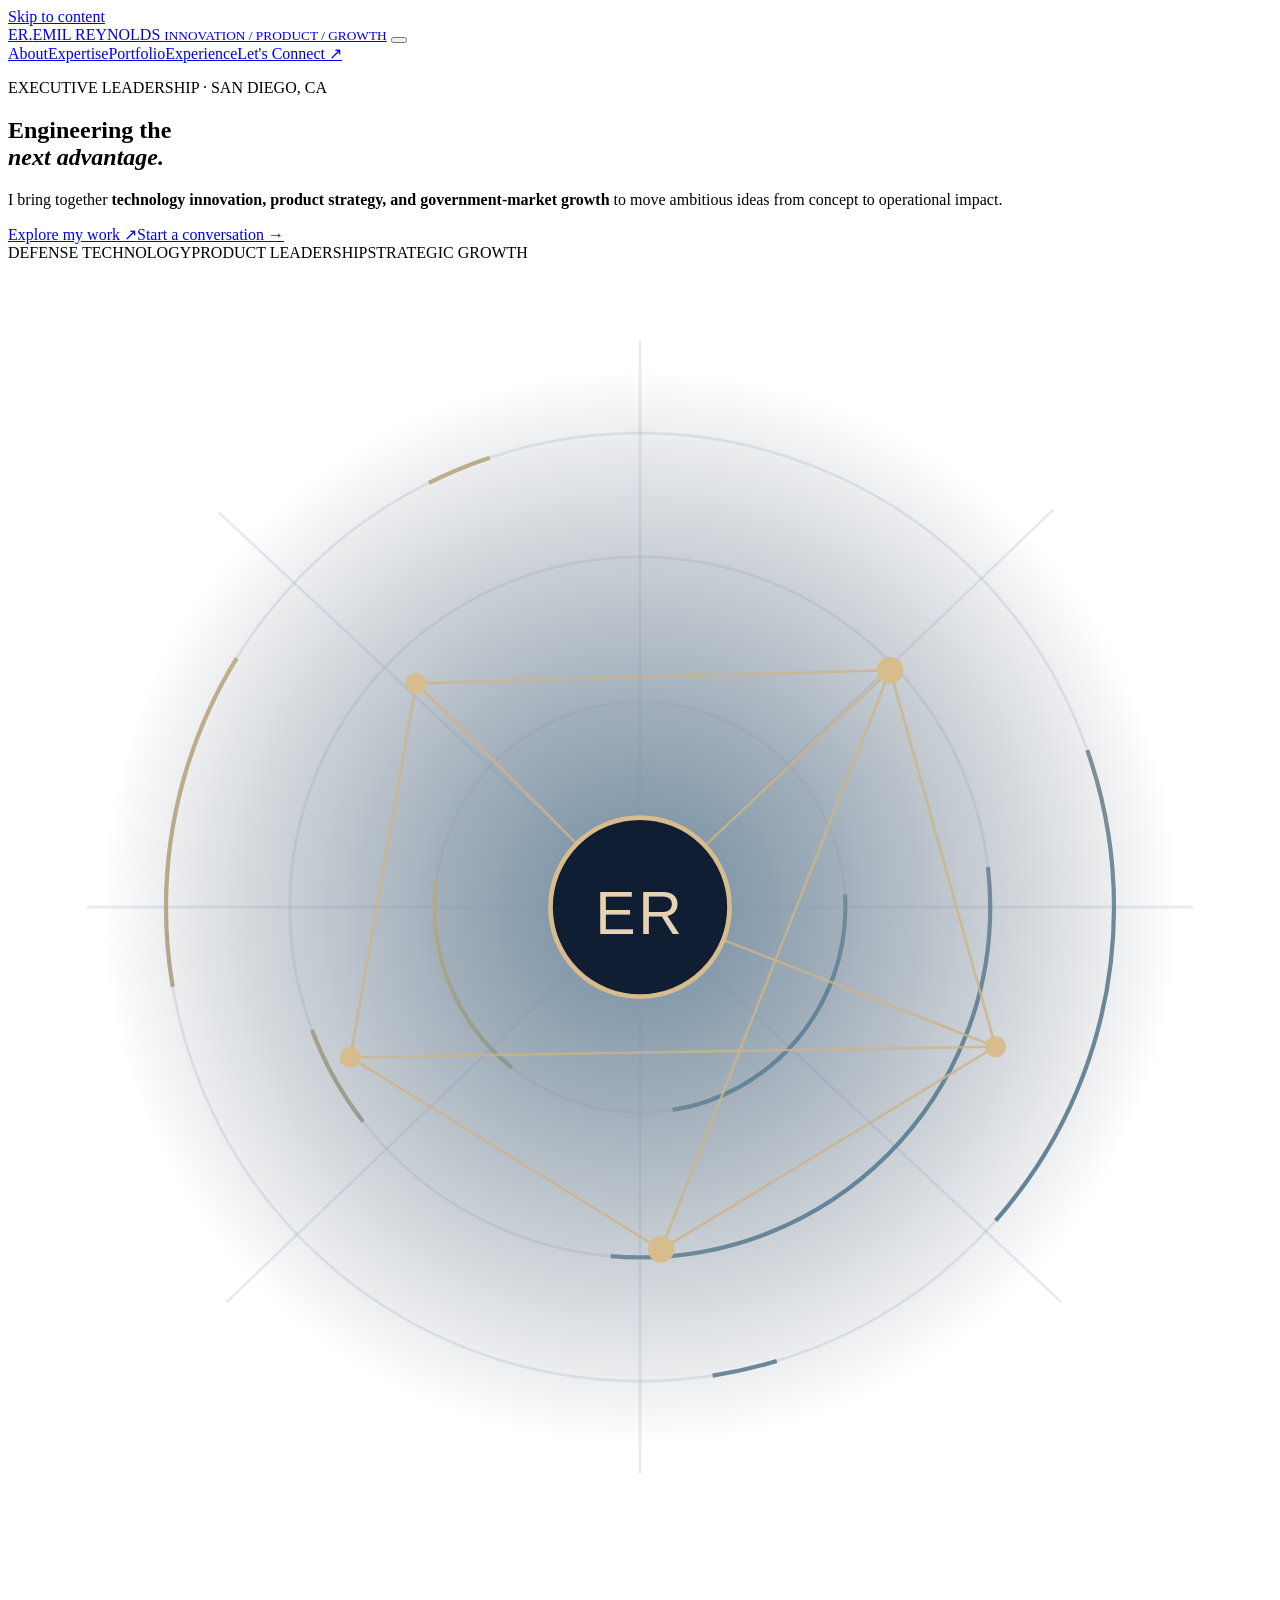
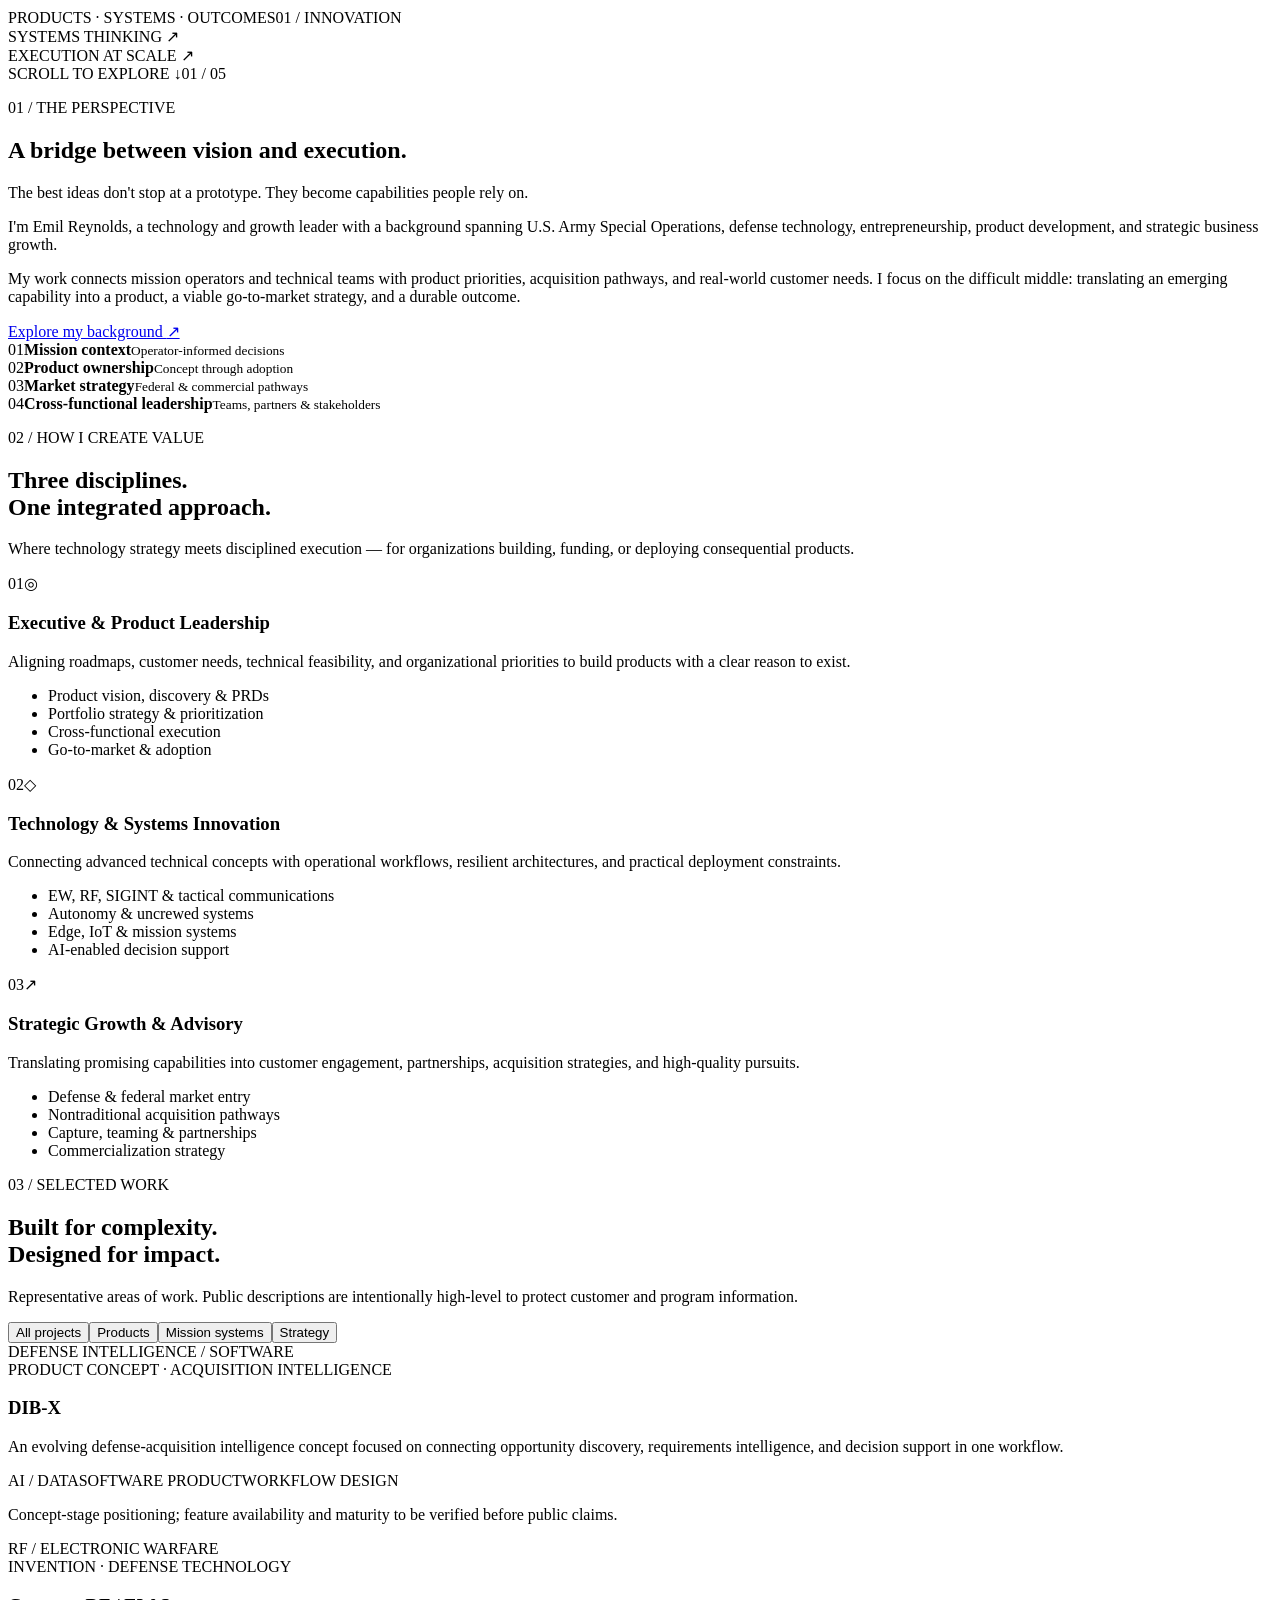
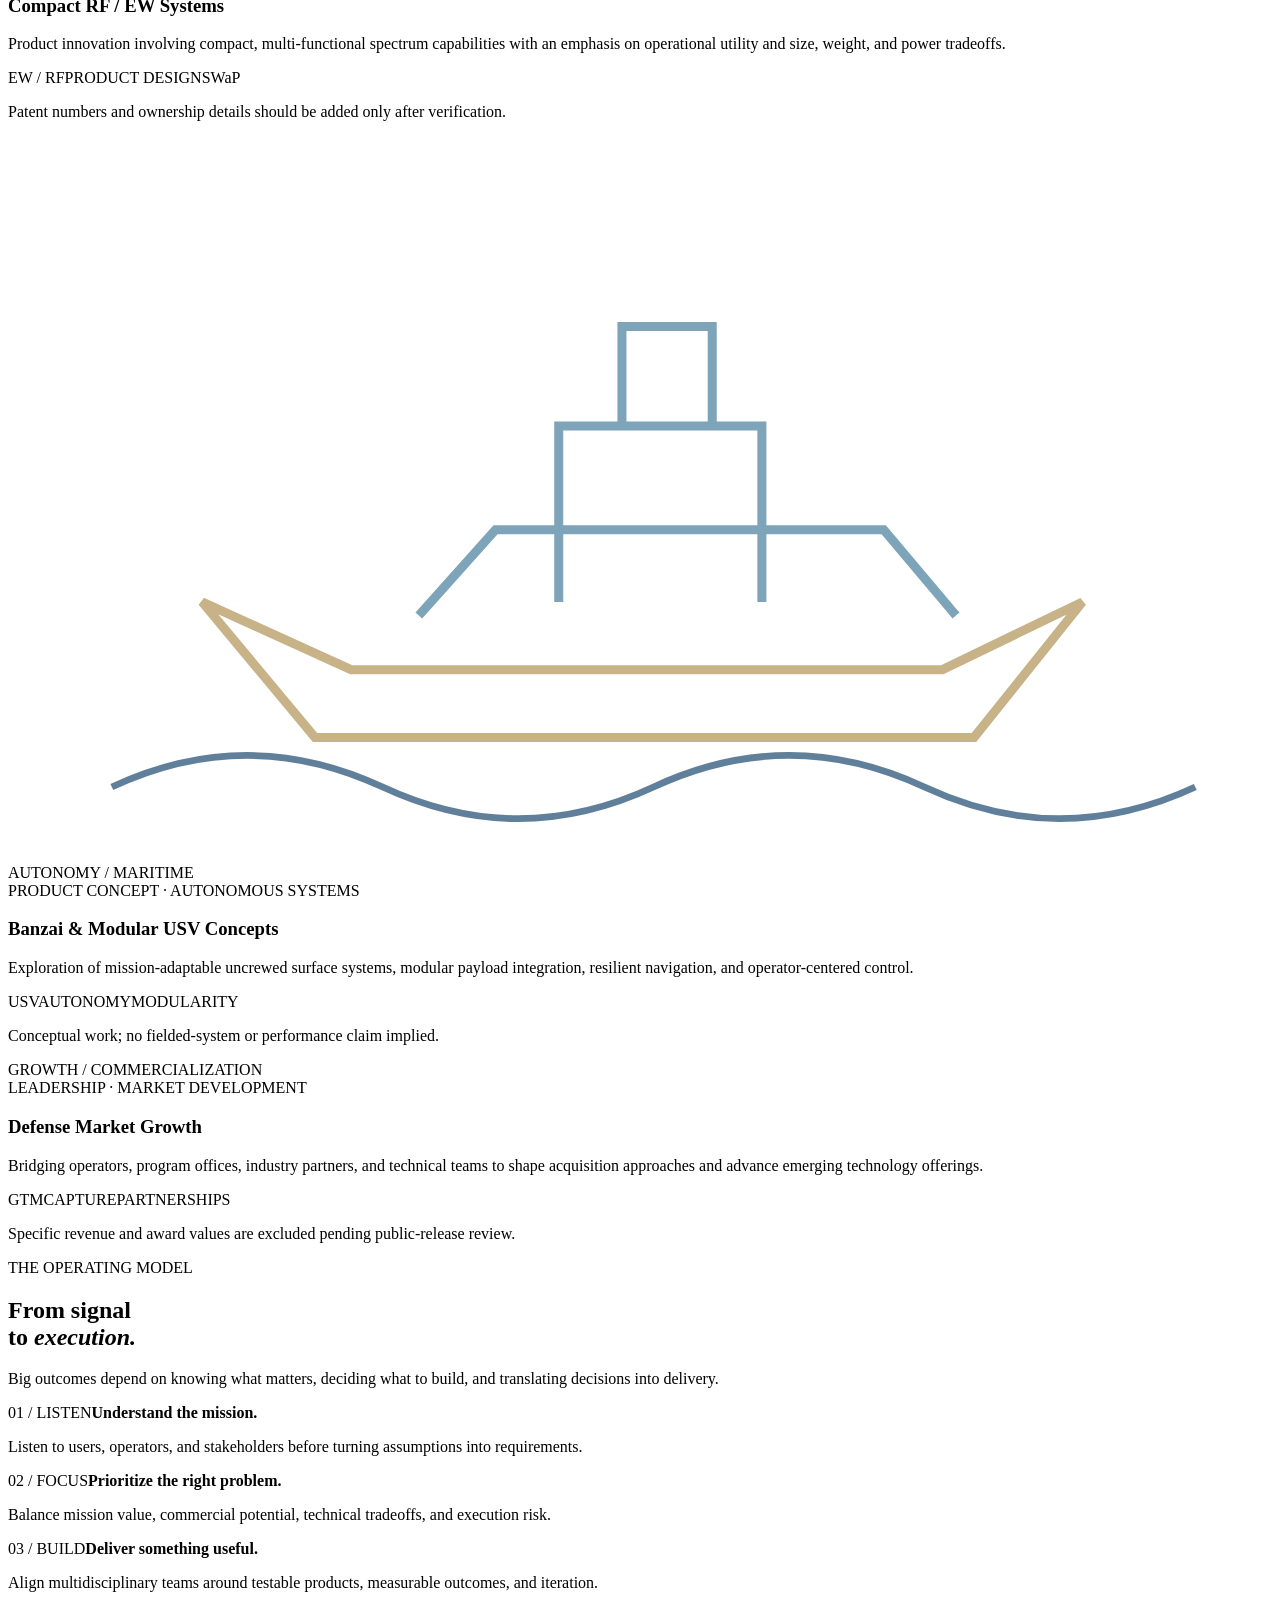
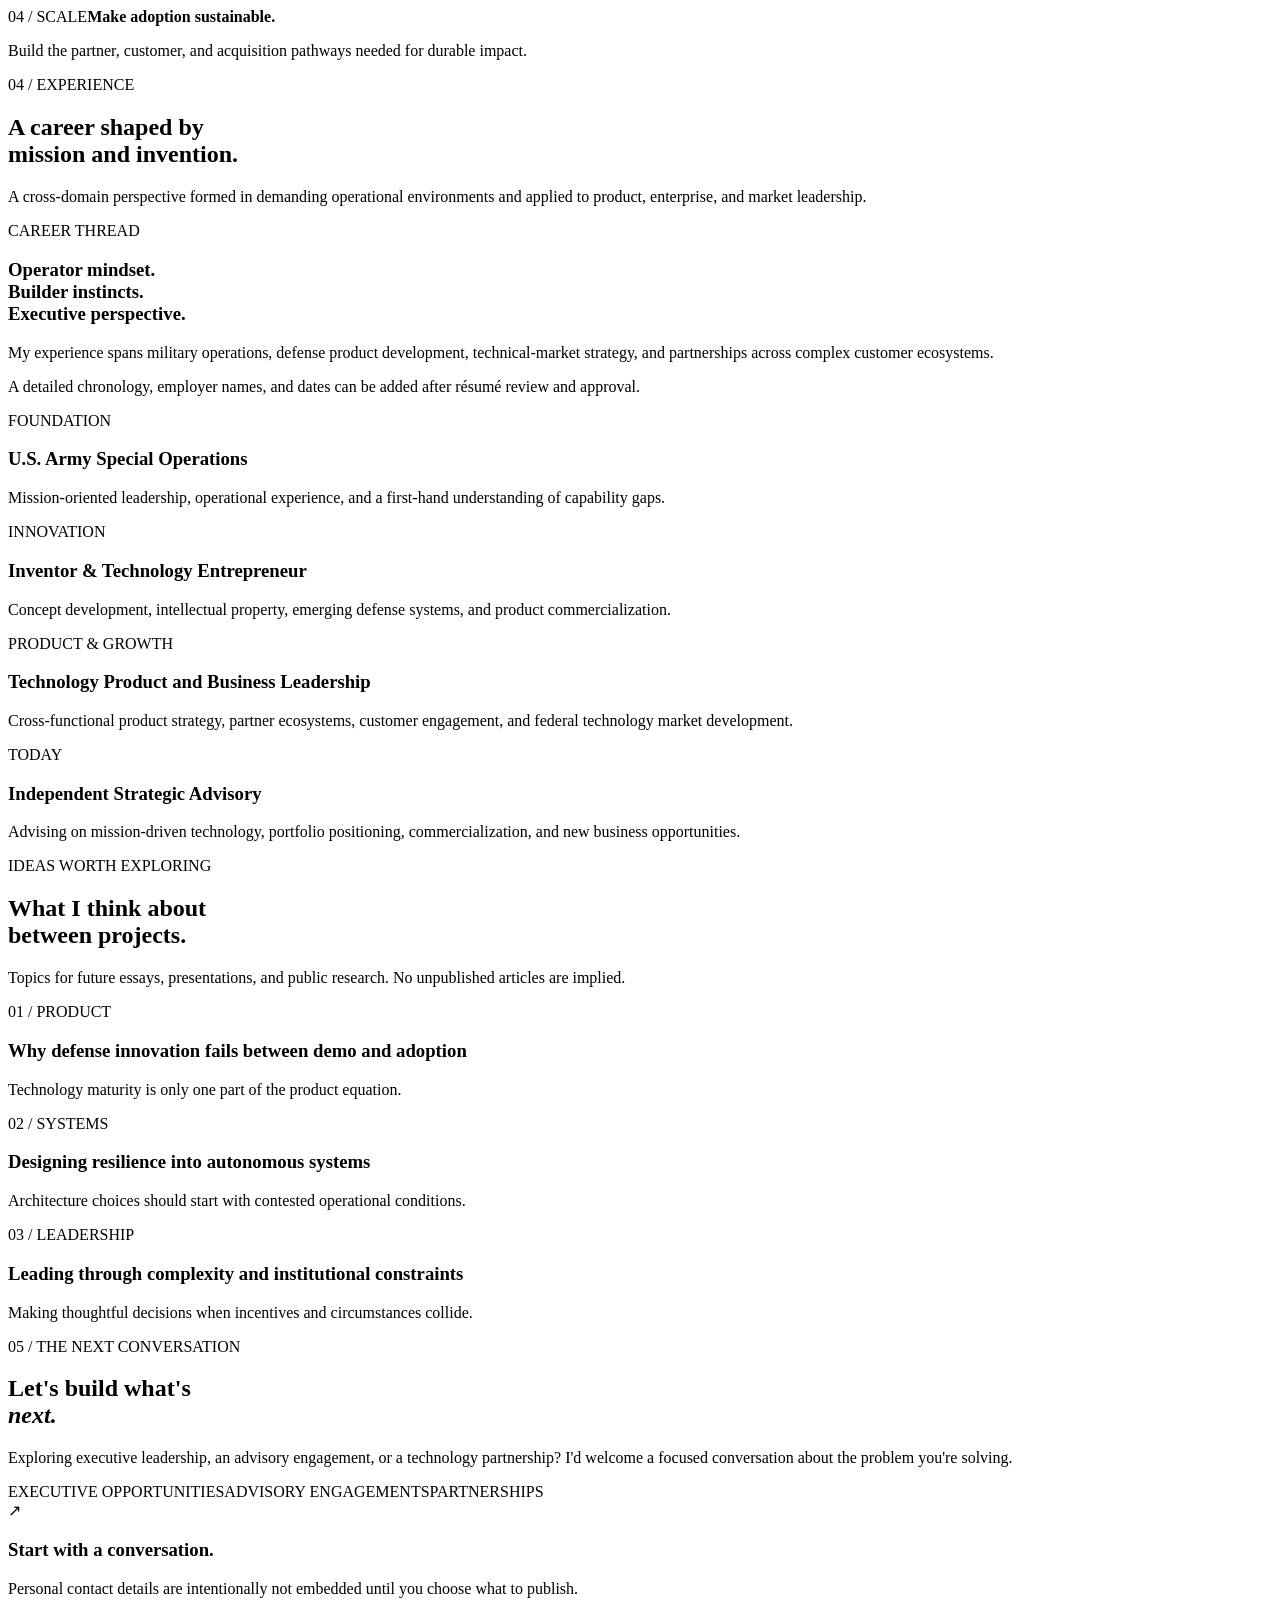
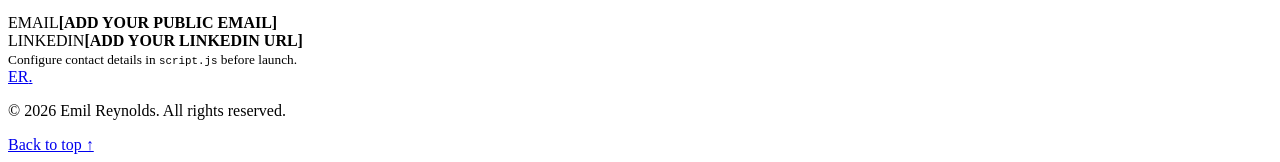
==== index.html @ 820b046d "Add executive portfolio website homepage" ====
<!doctype html>
<html lang="en">
<head>
  <meta charset="utf-8">
  <meta name="viewport" content="width=device-width, initial-scale=1">
  <meta name="theme-color" content="#0a1425">
  <meta name="description" content="Emil Reynolds — executive leadership in defense technology, product innovation, and strategic growth. Explore experience, advisory services, and selected product work.">
  <meta property="og:type" content="website">
  <meta property="og:title" content="Emil Reynolds | Innovation • Product • Growth">
  <meta property="og:description" content="Building mission-driven technology. Leading products. Turning complex challenges into growth.">
  <meta property="og:image" content="assets/social-preview.svg">
  <link rel="icon" href="assets/favicon.svg" type="image/svg+xml">
  <link rel="stylesheet" href="styles.css">
  <title>Emil Reynolds | Technology Executive & Product Innovator</title>
</head>
<body>
  <a class="skip-link" href="#main">Skip to content</a>
  <div class="ambient ambient-one" aria-hidden="true"></div><div class="ambient ambient-two" aria-hidden="true"></div>
  <header class="site-header" id="top">
    <div class="container nav-shell">
      <a class="brand" href="#top" aria-label="Emil Reynolds, home"><span class="brand-mark">ER<span class="brand-dot">.</span></span><span class="brand-name">EMIL REYNOLDS <small>INNOVATION / PRODUCT / GROWTH</small></span></a>
      <button class="menu-toggle" type="button" aria-expanded="false" aria-controls="main-navigation" aria-label="Open navigation"><span></span><span></span><span></span></button>
      <nav class="nav-links" id="main-navigation" aria-label="Main navigation">
        <a href="#about">About</a><a href="#expertise">Expertise</a><a href="#work">Portfolio</a><a href="#experience">Experience</a><a href="#contact" class="nav-cta">Let's Connect <span aria-hidden="true">↗</span></a>
      </nav>
    </div>
  </header>
  <main id="main">
    <section class="hero section" aria-labelledby="hero-title">
      <div class="container hero-layout">
        <div class="hero-copy">
          <p class="eyebrow"><span class="pulse"></span> EXECUTIVE LEADERSHIP · SAN DIEGO, CA</p>
          <h1 id="hero-title">Engineering the<br><em>next advantage.</em></h1>
          <p class="hero-lead">I bring together <strong>technology innovation, product strategy, and government-market growth</strong> to move ambitious ideas from concept to operational impact.</p>
          <div class="hero-actions"><a href="#work" class="button button-primary">Explore my work <span aria-hidden="true">↗</span></a><a href="#contact" class="button button-outline">Start a conversation <span aria-hidden="true">→</span></a></div>
          <div class="hero-trust"><span>DEFENSE TECHNOLOGY</span><i></i><span>PRODUCT LEADERSHIP</span><i></i><span>STRATEGIC GROWTH</span></div>
        </div>
        <div class="hero-art" aria-label="Abstract illustration of connected technology systems">
          <div class="art-frame"><div class="art-inner"><svg viewBox="0 0 480 510" role="img" aria-label="Abstract connected technology network illustration"><defs><linearGradient id="ring" x1="0" y1="0" x2="1" y2="1"><stop stop-color="#d4b886"/><stop offset="1" stop-color="#507b9d"/></linearGradient><radialGradient id="glow"><stop stop-color="#204c6c" stop-opacity=".65"/><stop offset="1" stop-color="#112039" stop-opacity="0"/></radialGradient></defs><circle cx="240" cy="245" r="205" fill="url(#glow)"/><g fill="none" stroke="#7893aa" stroke-opacity=".18"><circle cx="240" cy="245" r="180"/><circle cx="240" cy="245" r="133"/><circle cx="240" cy="245" r="78"/><path d="M30 245H450M240 30V460M80 95L400 395M397 94L83 395"/></g><g fill="none" stroke="url(#ring)" stroke-width="1.6"><circle cx="240" cy="245" r="180" stroke-dasharray="130 100 25 280"/><circle cx="240" cy="245" r="133" stroke-dasharray="220 110 40 450"/><circle cx="240" cy="245" r="78" stroke-dasharray="110 65 80 230"/></g><g stroke="#cdb48a" stroke-opacity=".8" fill="none"><path d="M240 245L335 155L375 298L248 375L130 302L155 160Z"/><path d="M155 160L335 155L248 375M130 302L375 298L240 245"/></g><g fill="#d7bc8d"><circle cx="335" cy="155" r="5"/><circle cx="375" cy="298" r="4"/><circle cx="248" cy="375" r="5"/><circle cx="130" cy="302" r="4"/><circle cx="155" cy="160" r="4"/></g><circle cx="240" cy="245" r="34" fill="#101e33" stroke="#d7bc8d" stroke-width="1.8"/><text x="240" y="255" text-anchor="middle" font-family="Arial,sans-serif" font-size="23" fill="#e6d3b2" letter-spacing="1">ER</text></svg><div class="art-caption"><span>PRODUCTS · SYSTEMS · OUTCOMES</span><span>01 / INNOVATION</span></div></div></div>
          <div class="orbit-label orbit-label-one">SYSTEMS THINKING <span>↗</span></div><div class="orbit-label orbit-label-two">EXECUTION AT SCALE <span>↗</span></div>
        </div>
      </div>
      <div class="container hero-bottom"><span class="scroll-label">SCROLL TO EXPLORE <span aria-hidden="true">↓</span></span><span class="hero-index">01 / 05</span></div>
    </section>
    <section id="about" class="section about-section" aria-labelledby="about-title"><div class="container"><div class="section-head"><p class="eyebrow gold">01 / THE PERSPECTIVE</p><h2 id="about-title">A bridge between <span>vision and execution.</span></h2></div><div class="about-grid"><div><p class="statement">The best ideas don't stop at a prototype. They become capabilities people rely on.</p></div><div class="about-body"><p>I'm Emil Reynolds, a technology and growth leader with a background spanning U.S. Army Special Operations, defense technology, entrepreneurship, product development, and strategic business growth.</p><p>My work connects mission operators and technical teams with product priorities, acquisition pathways, and real-world customer needs. I focus on the difficult middle: translating an emerging capability into a product, a viable go-to-market strategy, and a durable outcome.</p><a class="text-link" href="#experience">Explore my background <span aria-hidden="true">↗</span></a></div></div><div class="capability-strip"><div><span>01</span><strong>Mission context</strong><small>Operator-informed decisions</small></div><div><span>02</span><strong>Product ownership</strong><small>Concept through adoption</small></div><div><span>03</span><strong>Market strategy</strong><small>Federal & commercial pathways</small></div><div><span>04</span><strong>Cross-functional leadership</strong><small>Teams, partners & stakeholders</small></div></div></div></section>
    <section id="expertise" class="section expertise-section" aria-labelledby="expertise-title"><div class="container"><div class="section-head split-head"><div><p class="eyebrow gold">02 / HOW I CREATE VALUE</p><h2 id="expertise-title">Three disciplines.<br><span>One integrated approach.</span></h2></div><p>Where technology strategy meets disciplined execution — for organizations building, funding, or deploying consequential products.</p></div><div class="service-grid"><article class="service-card"><div class="service-top"><span class="service-number">01</span><span class="service-symbol" aria-hidden="true">◎</span></div><h3>Executive & Product Leadership</h3><p>Aligning roadmaps, customer needs, technical feasibility, and organizational priorities to build products with a clear reason to exist.</p><ul><li>Product vision, discovery & PRDs</li><li>Portfolio strategy & prioritization</li><li>Cross-functional execution</li><li>Go-to-market & adoption</li></ul></article><article class="service-card"><div class="service-top"><span class="service-number">02</span><span class="service-symbol" aria-hidden="true">◇</span></div><h3>Technology & Systems Innovation</h3><p>Connecting advanced technical concepts with operational workflows, resilient architectures, and practical deployment constraints.</p><ul><li>EW, RF, SIGINT & tactical communications</li><li>Autonomy & uncrewed systems</li><li>Edge, IoT & mission systems</li><li>AI-enabled decision support</li></ul></article><article class="service-card"><div class="service-top"><span class="service-number">03</span><span class="service-symbol" aria-hidden="true">↗</span></div><h3>Strategic Growth & Advisory</h3><p>Translating promising capabilities into customer engagement, partnerships, acquisition strategies, and high-quality pursuits.</p><ul><li>Defense & federal market entry</li><li>Nontraditional acquisition pathways</li><li>Capture, teaming & partnerships</li><li>Commercialization strategy</li></ul></article></div></div></section>
    <section id="work" class="section work-section" aria-labelledby="work-title"><div class="container"><div class="section-head split-head"><div><p class="eyebrow gold">03 / SELECTED WORK</p><h2 id="work-title">Built for complexity.<br><span>Designed for impact.</span></h2></div><p>Representative areas of work. Public descriptions are intentionally high-level to protect customer and program information.</p></div><div class="filter-bar" role="group" aria-label="Filter portfolio projects"><button class="filter-button active" type="button" data-filter="all" aria-pressed="true">All projects</button><button class="filter-button" type="button" data-filter="product" aria-pressed="false">Products</button><button class="filter-button" type="button" data-filter="systems" aria-pressed="false">Mission systems</button><button class="filter-button" type="button" data-filter="strategy" aria-pressed="false">Strategy</button></div><div class="project-grid"><article class="project-card feature-project" data-category="product strategy"><div class="project-art project-art-dib"><div class="product-glyph glyph-grid" aria-hidden="true"><span></span><span></span><span></span><span></span><span></span><span></span><span></span><span></span><span></span></div><span class="project-art-label">DEFENSE INTELLIGENCE / SOFTWARE</span></div><div class="project-content"><div class="project-meta">PRODUCT CONCEPT <span>·</span> ACQUISITION INTELLIGENCE</div><h3>DIB-X</h3><p>An evolving defense-acquisition intelligence concept focused on connecting opportunity discovery, requirements intelligence, and decision support in one workflow.</p><div class="tags"><span>AI / DATA</span><span>SOFTWARE PRODUCT</span><span>WORKFLOW DESIGN</span></div><p class="project-note">Concept-stage positioning; feature availability and maturity to be verified before public claims.</p></div></article><article class="project-card" data-category="systems product"><div class="project-art project-art-ew"><div class="radar-lines" aria-hidden="true"><b></b><b></b><b></b><b></b></div><span class="project-art-label">RF / ELECTRONIC WARFARE</span></div><div class="project-content"><div class="project-meta">INVENTION <span>·</span> DEFENSE TECHNOLOGY</div><h3>Compact RF / EW Systems</h3><p>Product innovation involving compact, multi-functional spectrum capabilities with an emphasis on operational utility and size, weight, and power tradeoffs.</p><div class="tags"><span>EW / RF</span><span>PRODUCT DESIGN</span><span>SWaP</span></div><p class="project-note">Patent numbers and ownership details should be added only after verification.</p></div></article><article class="project-card" data-category="systems product"><div class="project-art project-art-marine"><svg class="boat-icon" viewBox="0 0 280 160" fill="none" aria-hidden="true"><path d="M43 103L76 118H207L238 103L214 133H68L43 103Z" stroke="#c8b287" stroke-width="2"/><path d="M122 103V64H167V103M136 64V42H156V64M91 106L108 87H194L210 106" stroke="#7da4b9" stroke-width="2"/><path d="M23 144Q53 130 83 144T143 144T203 144T263 144" stroke="#607f9a" stroke-width="1.5"/></svg><span class="project-art-label">AUTONOMY / MARITIME</span></div><div class="project-content"><div class="project-meta">PRODUCT CONCEPT <span>·</span> AUTONOMOUS SYSTEMS</div><h3>Banzai & Modular USV Concepts</h3><p>Exploration of mission-adaptable uncrewed surface systems, modular payload integration, resilient navigation, and operator-centered control.</p><div class="tags"><span>USV</span><span>AUTONOMY</span><span>MODULARITY</span></div><p class="project-note">Conceptual work; no fielded-system or performance claim implied.</p></div></article><article class="project-card" data-category="strategy"><div class="project-art project-art-growth"><div class="growth-bars" aria-hidden="true"><span></span><span></span><span></span><span></span><span></span></div><span class="project-art-label">GROWTH / COMMERCIALIZATION</span></div><div class="project-content"><div class="project-meta">LEADERSHIP <span>·</span> MARKET DEVELOPMENT</div><h3>Defense Market Growth</h3><p>Bridging operators, program offices, industry partners, and technical teams to shape acquisition approaches and advance emerging technology offerings.</p><div class="tags"><span>GTM</span><span>CAPTURE</span><span>PARTNERSHIPS</span></div><p class="project-note">Specific revenue and award values are excluded pending public-release review.</p></div></article></div></div></section>
    <section class="section approach-section" aria-labelledby="approach-title"><div class="container approach-layout"><div><p class="eyebrow gold">THE OPERATING MODEL</p><h2 id="approach-title">From signal<br>to <em>execution.</em></h2><p>Big outcomes depend on knowing what matters, deciding what to build, and translating decisions into delivery.</p></div><div class="approach-steps"><div><span>01 / LISTEN</span><strong>Understand the mission.</strong><p>Listen to users, operators, and stakeholders before turning assumptions into requirements.</p></div><div><span>02 / FOCUS</span><strong>Prioritize the right problem.</strong><p>Balance mission value, commercial potential, technical tradeoffs, and execution risk.</p></div><div><span>03 / BUILD</span><strong>Deliver something useful.</strong><p>Align multidisciplinary teams around testable products, measurable outcomes, and iteration.</p></div><div><span>04 / SCALE</span><strong>Make adoption sustainable.</strong><p>Build the partner, customer, and acquisition pathways needed for durable impact.</p></div></div></div></section>
    <section id="experience" class="section experience-section" aria-labelledby="experience-title"><div class="container"><div class="section-head split-head"><div><p class="eyebrow gold">04 / EXPERIENCE</p><h2 id="experience-title">A career shaped by<br><span>mission and invention.</span></h2></div><p>A cross-domain perspective formed in demanding operational environments and applied to product, enterprise, and market leadership.</p></div><div class="experience-layout"><div class="experience-story"><div class="story-badge">CAREER THREAD</div><h3>Operator mindset.<br>Builder instincts.<br>Executive perspective.</h3><p>My experience spans military operations, defense product development, technical-market strategy, and partnerships across complex customer ecosystems.</p><p class="muted-small">A detailed chronology, employer names, and dates can be added after résumé review and approval.</p></div><div class="timeline"><div class="timeline-item"><span class="timeline-dot"></span><div class="timeline-kicker">FOUNDATION</div><h3>U.S. Army Special Operations</h3><p>Mission-oriented leadership, operational experience, and a first-hand understanding of capability gaps.</p></div><div class="timeline-item"><span class="timeline-dot"></span><div class="timeline-kicker">INNOVATION</div><h3>Inventor & Technology Entrepreneur</h3><p>Concept development, intellectual property, emerging defense systems, and product commercialization.</p></div><div class="timeline-item"><span class="timeline-dot"></span><div class="timeline-kicker">PRODUCT & GROWTH</div><h3>Technology Product and Business Leadership</h3><p>Cross-functional product strategy, partner ecosystems, customer engagement, and federal technology market development.</p></div><div class="timeline-item"><span class="timeline-dot"></span><div class="timeline-kicker">TODAY</div><h3>Independent Strategic Advisory</h3><p>Advising on mission-driven technology, portfolio positioning, commercialization, and new business opportunities.</p></div></div></div></div></section>
    <section class="section insights-section" aria-labelledby="insights-title"><div class="container"><div class="section-head split-head"><div><p class="eyebrow gold">IDEAS WORTH EXPLORING</p><h2 id="insights-title">What I think about<br><span>between projects.</span></h2></div><p>Topics for future essays, presentations, and public research. No unpublished articles are implied.</p></div><div class="insight-grid"><div class="insight-card"><span>01 / PRODUCT</span><h3>Why defense innovation fails between demo and adoption</h3><p>Technology maturity is only one part of the product equation.</p></div><div class="insight-card"><span>02 / SYSTEMS</span><h3>Designing resilience into autonomous systems</h3><p>Architecture choices should start with contested operational conditions.</p></div><div class="insight-card"><span>03 / LEADERSHIP</span><h3>Leading through complexity and institutional constraints</h3><p>Making thoughtful decisions when incentives and circumstances collide.</p></div></div></div></section>
    <section id="contact" class="section contact-section" aria-labelledby="contact-title"><div class="container contact-layout"><div><p class="eyebrow gold">05 / THE NEXT CONVERSATION</p><h2 id="contact-title">Let's build what's<br><em>next.</em></h2><p>Exploring executive leadership, an advisory engagement, or a technology partnership? I'd welcome a focused conversation about the problem you're solving.</p><div class="contact-tags"><span>EXECUTIVE OPPORTUNITIES</span><span>ADVISORY ENGAGEMENTS</span><span>PARTNERSHIPS</span></div></div><div class="contact-panel"><div class="contact-panel-icon" aria-hidden="true">↗</div><h3>Start with a conversation.</h3><p>Personal contact details are intentionally not embedded until you choose what to publish.</p><div class="contact-placeholder"><span>EMAIL</span><strong id="contact-email">[ADD YOUR PUBLIC EMAIL]</strong></div><div class="contact-placeholder"><span>LINKEDIN</span><strong id="contact-linkedin">[ADD YOUR LINKEDIN URL]</strong></div><a href="mailto:" class="button button-primary contact-button" id="email-button" hidden>Email Emil <span aria-hidden="true">↗</span></a><a href="#contact" class="button button-outline contact-button" id="linkedin-button" hidden target="_blank" rel="noopener noreferrer">View LinkedIn <span aria-hidden="true">↗</span></a><small>Configure contact details in <code>script.js</code> before launch.</small></div></div><div class="container footer"><a href="#top" class="footer-brand">ER<span>.</span></a><p>© <span id="year">2026</span> Emil Reynolds. All rights reserved.</p><a href="#top">Back to top ↑</a></div></section>
  </main>
  <script src="script.js" defer></script>
</body>
</html>
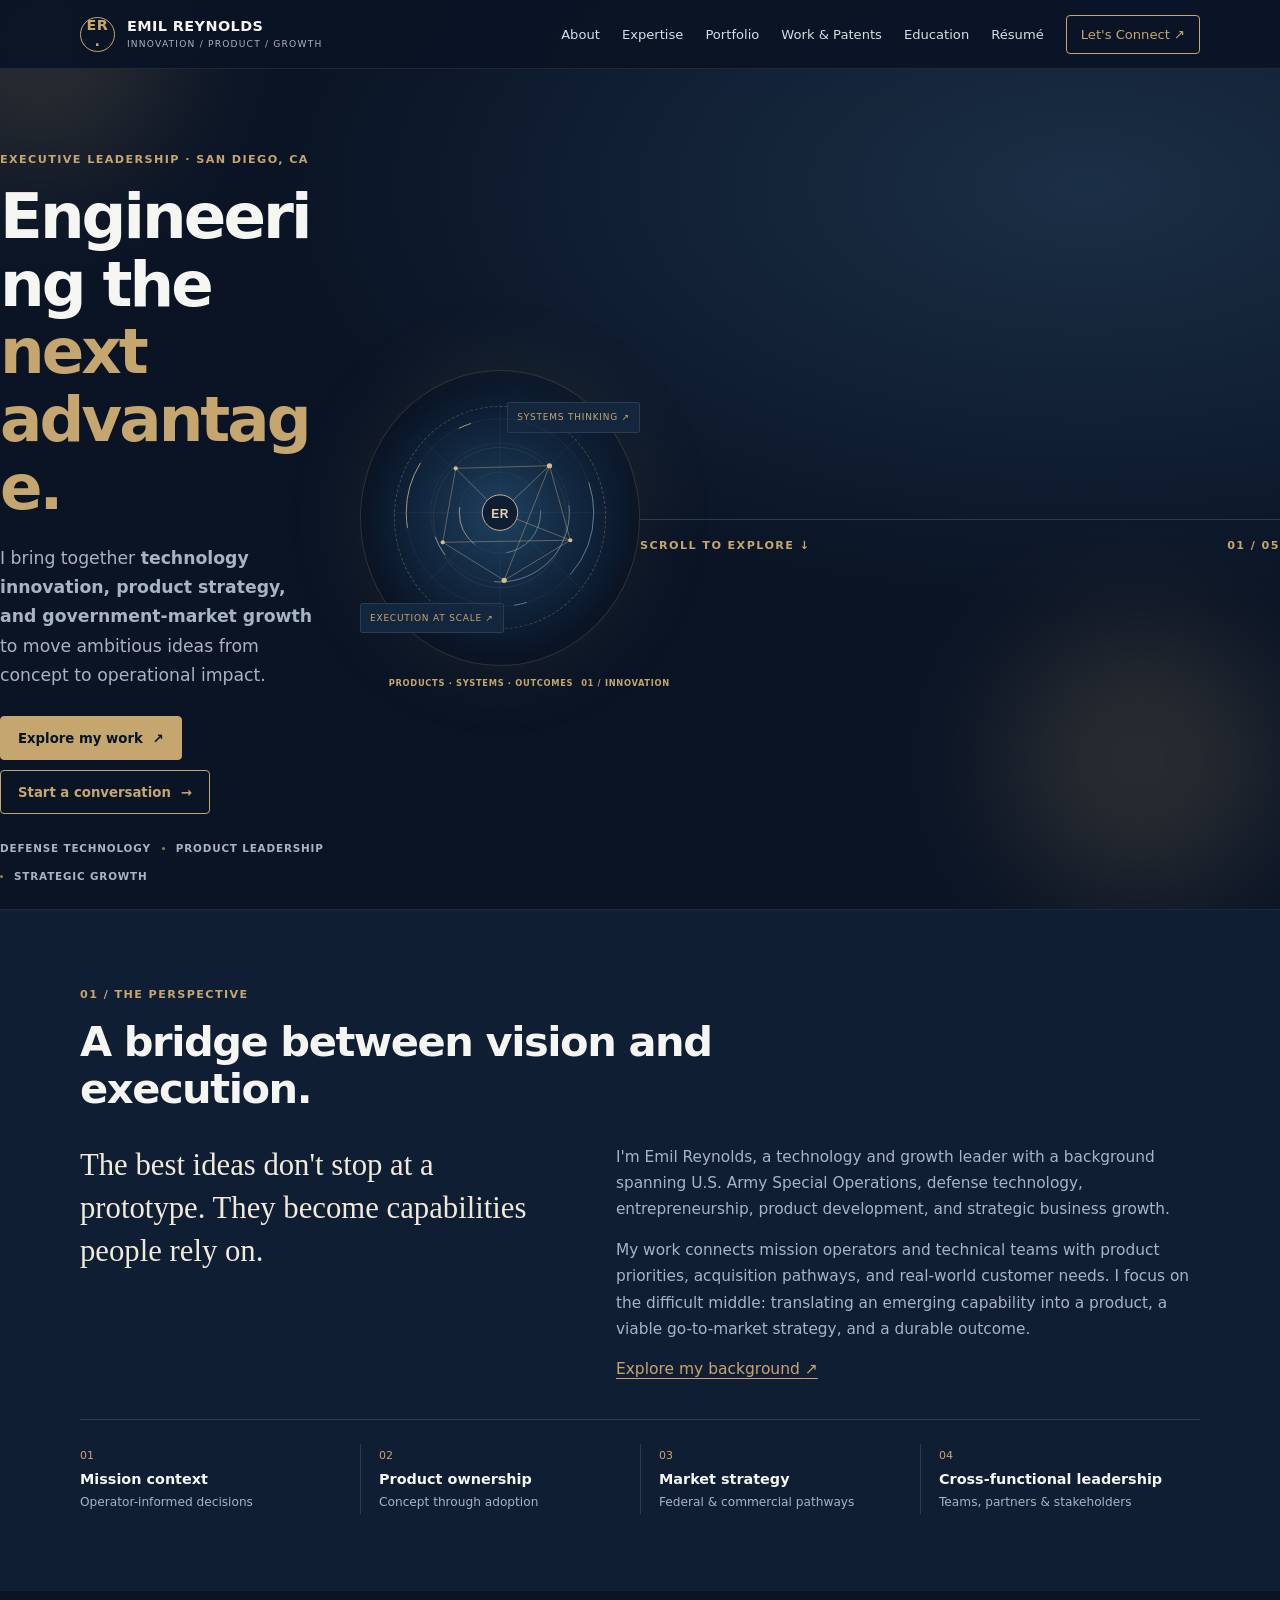
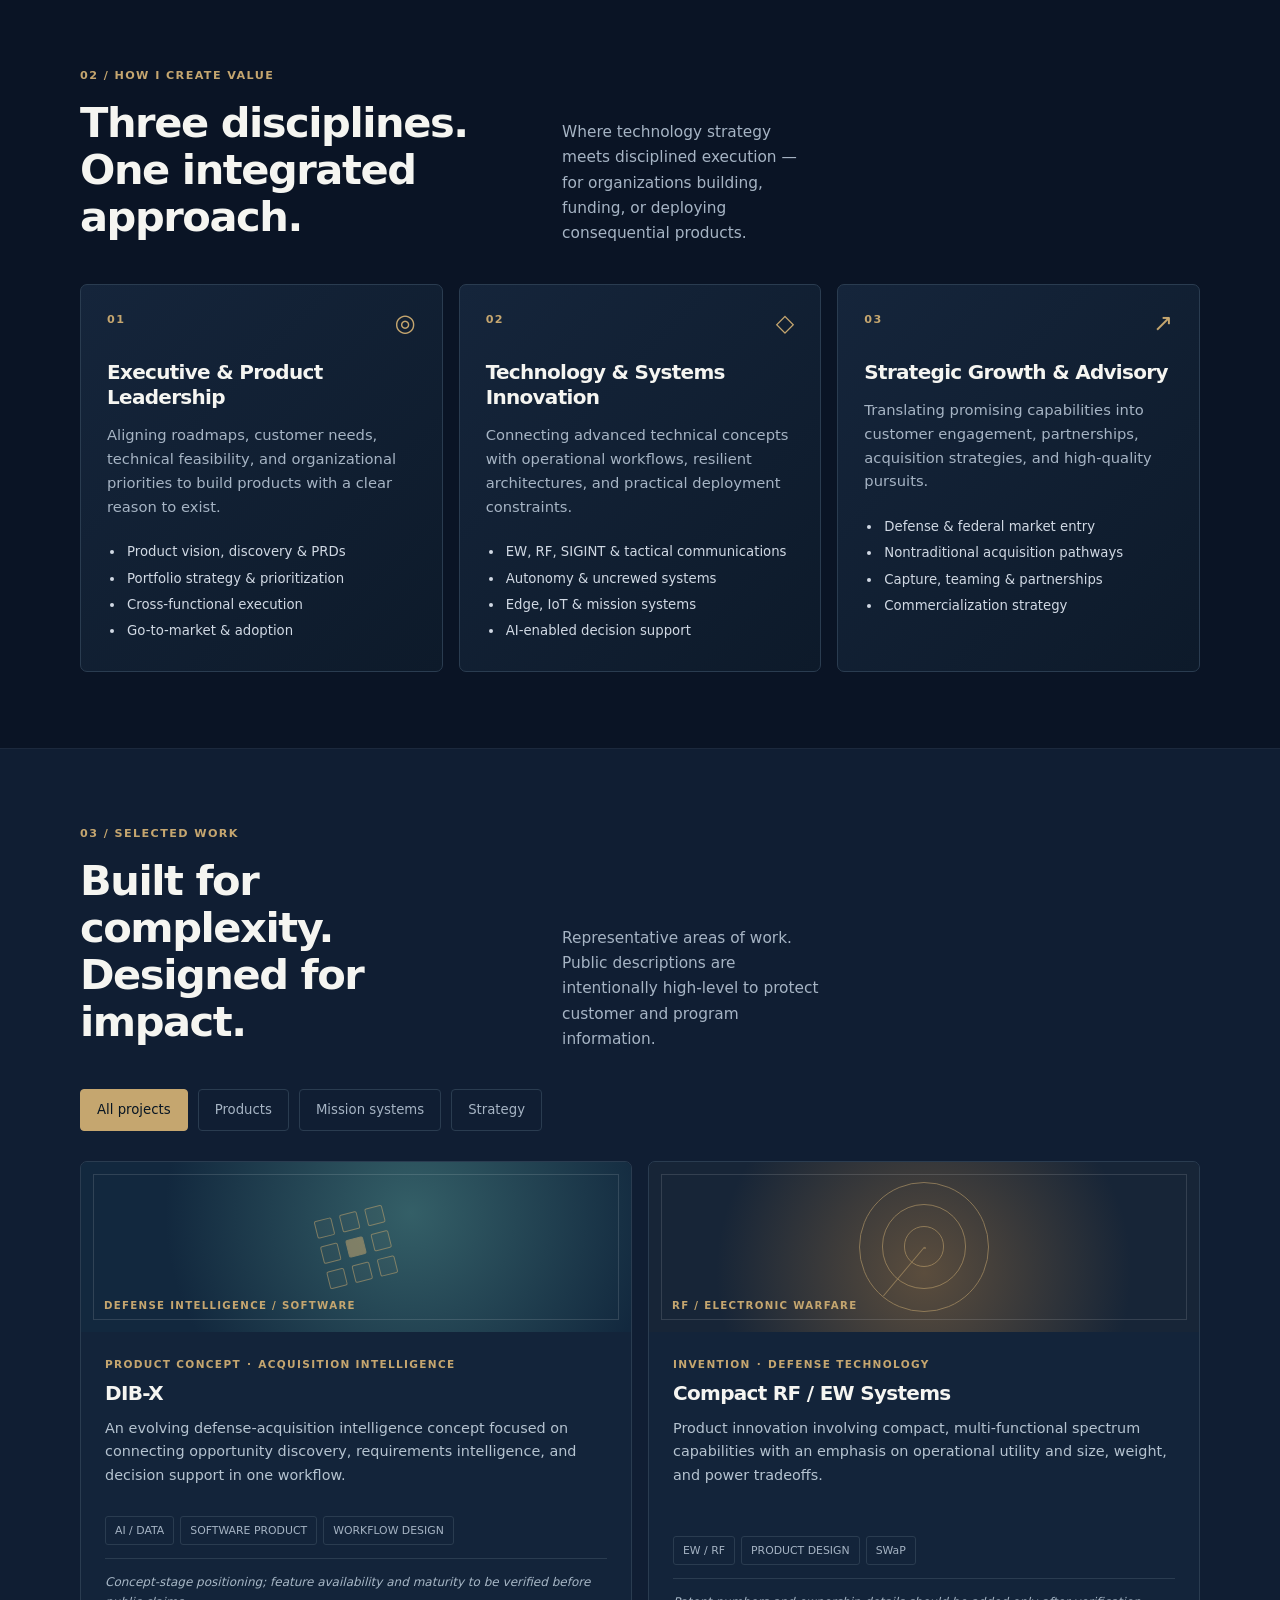
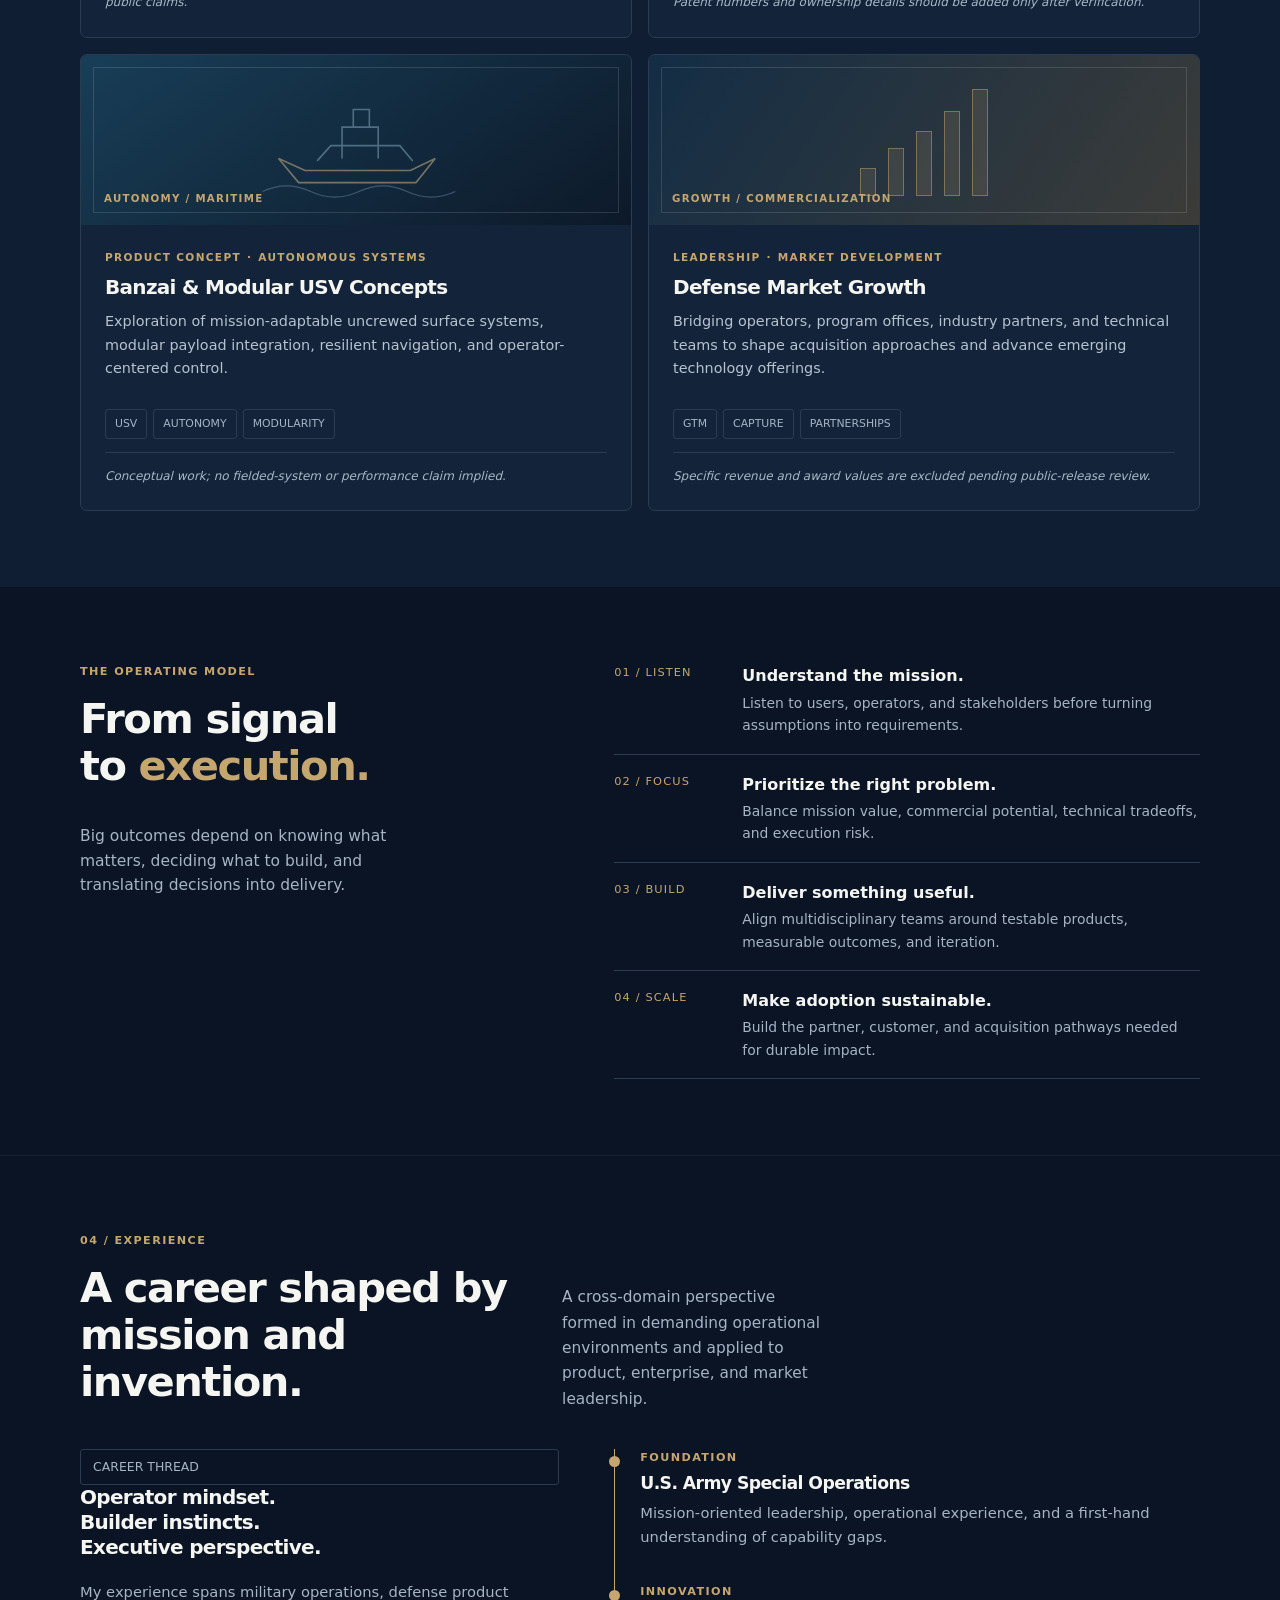
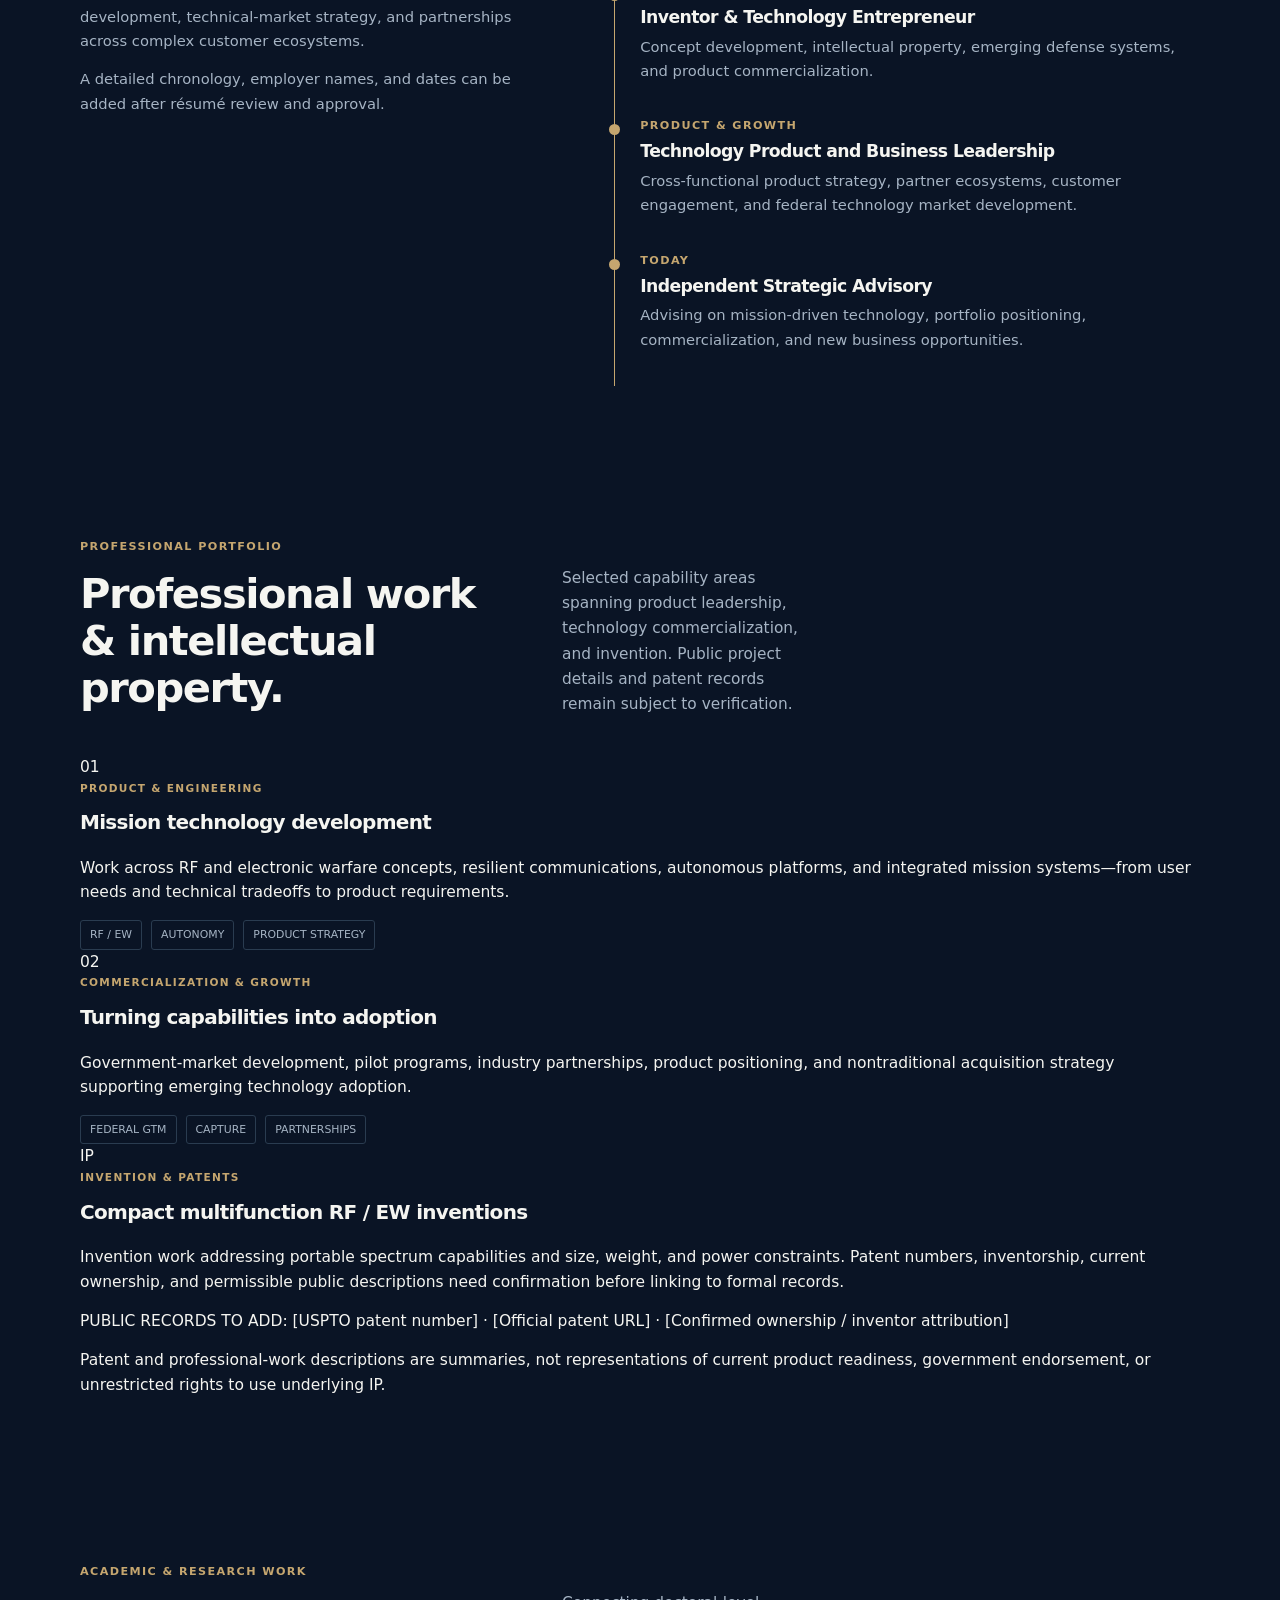
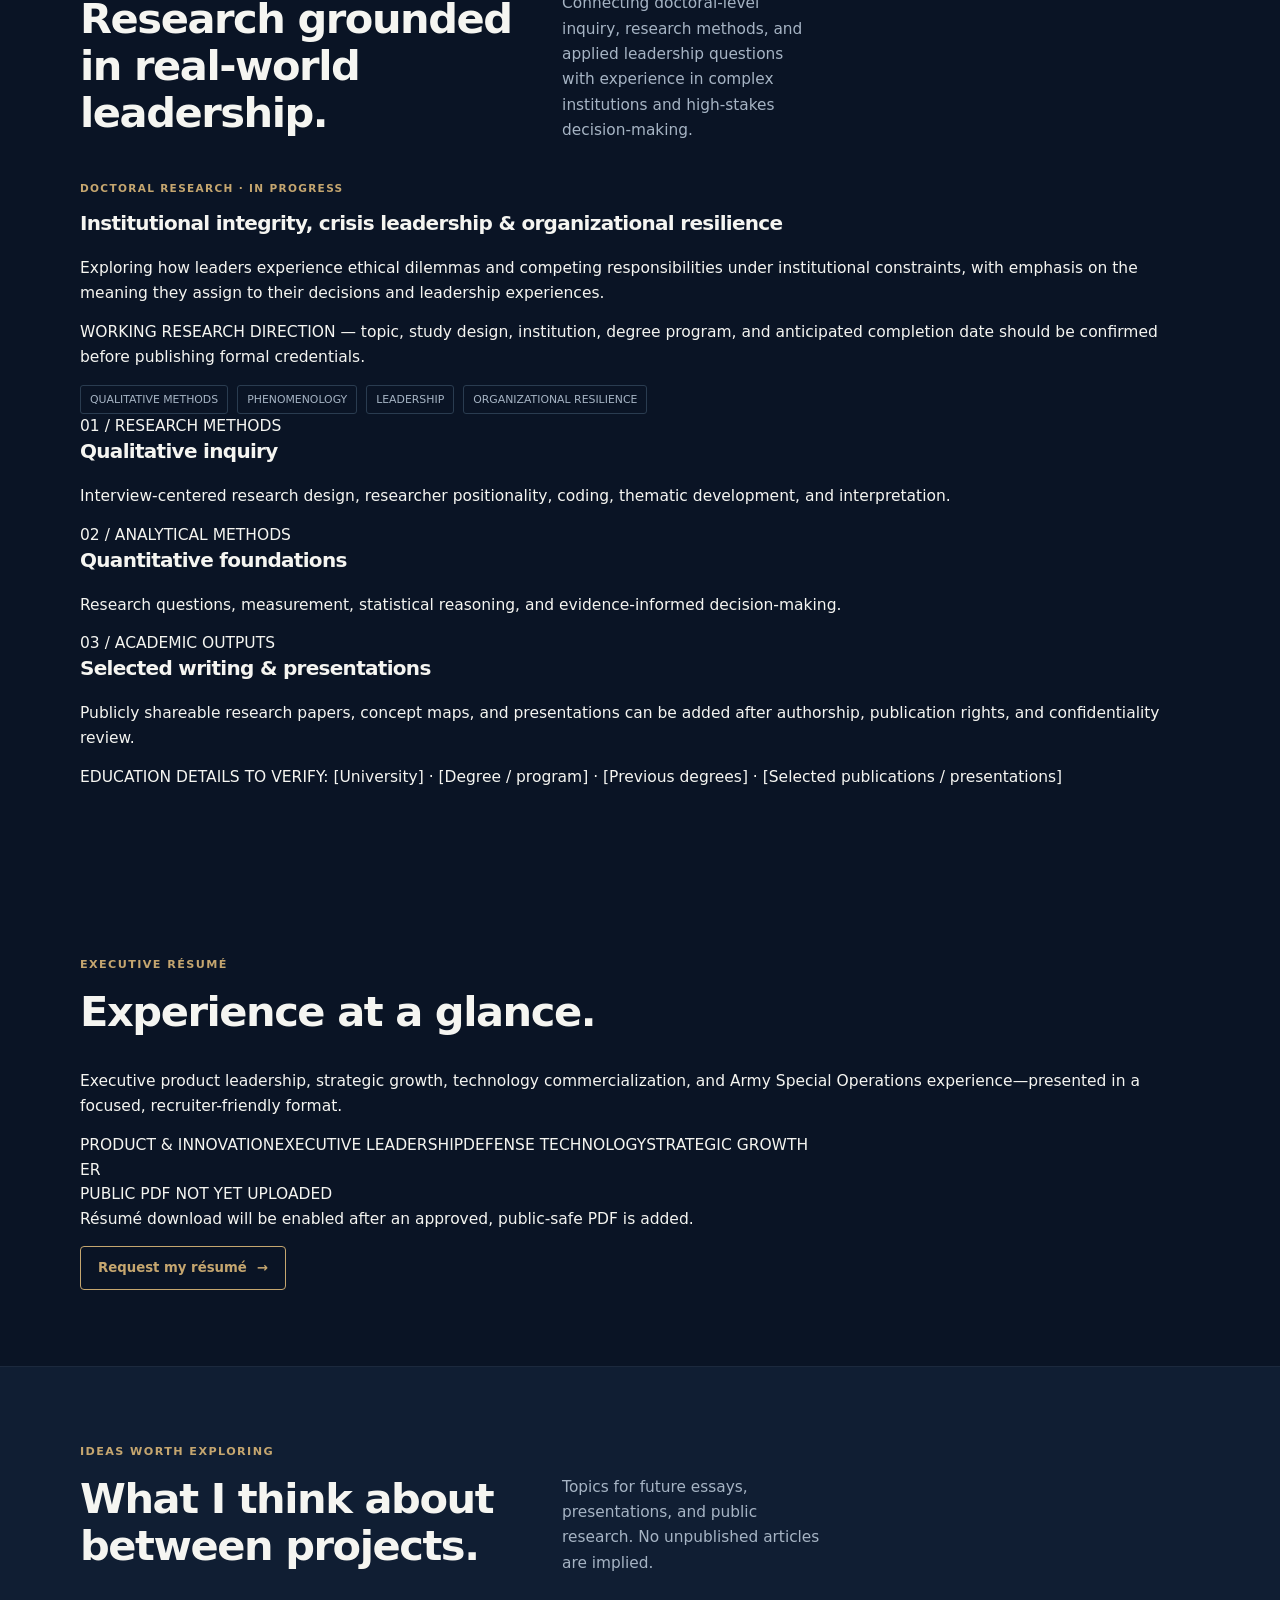
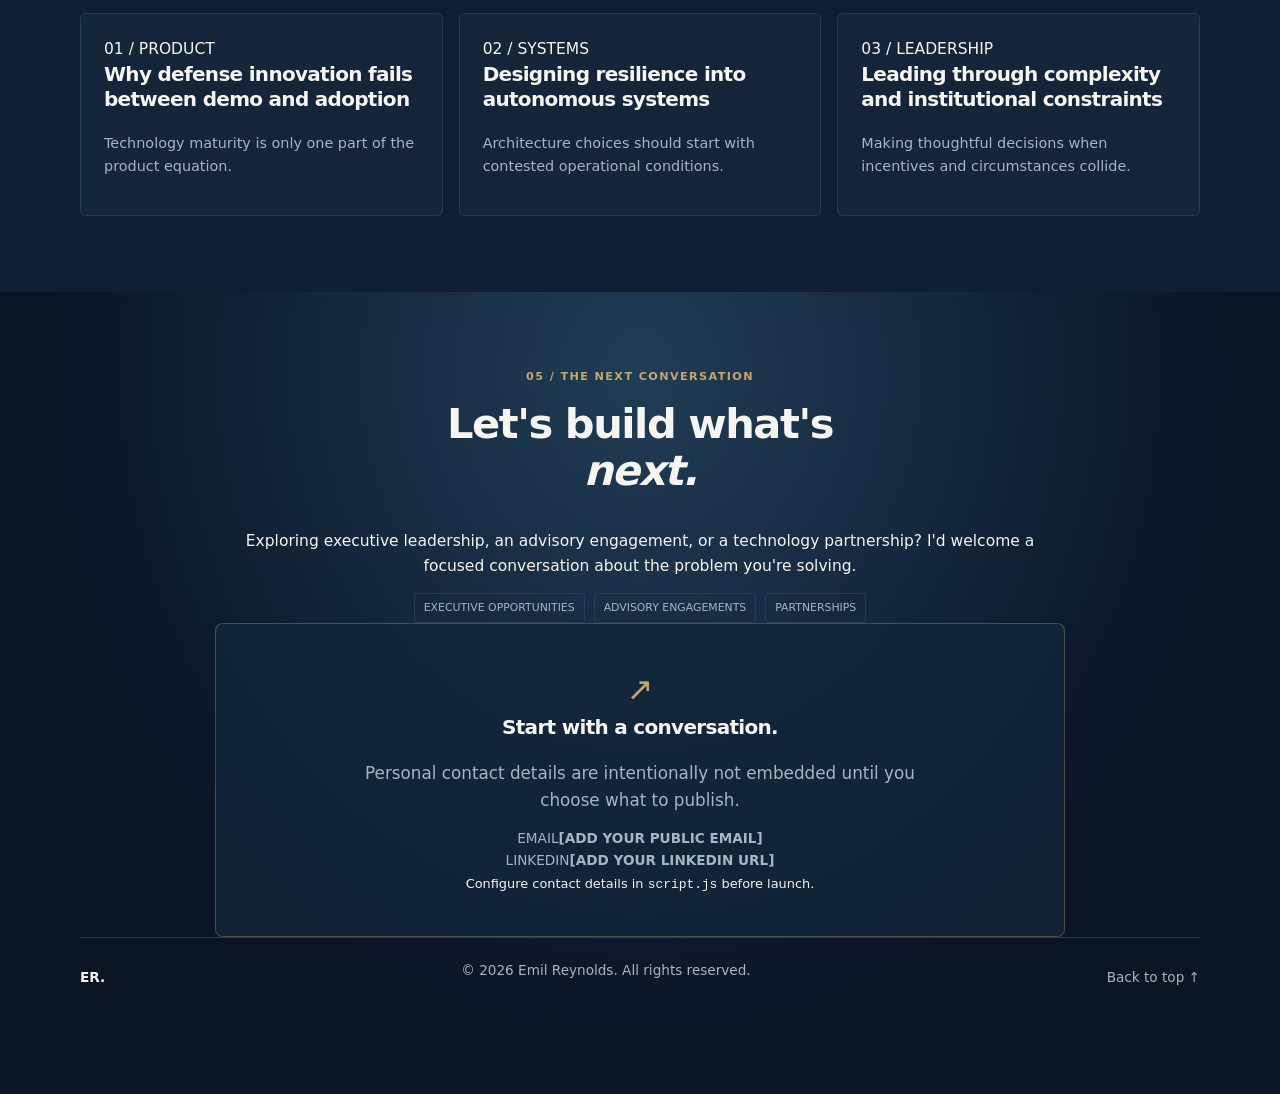
==== commit 7cdef9f9: "Add educational research, executive resume and professional patents sections" ====
--- a/index.html
+++ b/index.html
@@ -21,7 +21,7 @@
       <a class="brand" href="#top" aria-label="Emil Reynolds, home"><span class="brand-mark">ER<span class="brand-dot">.</span></span><span class="brand-name">EMIL REYNOLDS <small>INNOVATION / PRODUCT / GROWTH</small></span></a>
       <button class="menu-toggle" type="button" aria-expanded="false" aria-controls="main-navigation" aria-label="Open navigation"><span></span><span></span><span></span></button>
       <nav class="nav-links" id="main-navigation" aria-label="Main navigation">
-        <a href="#about">About</a><a href="#expertise">Expertise</a><a href="#work">Portfolio</a><a href="#experience">Experience</a><a href="#contact" class="nav-cta">Let's Connect <span aria-hidden="true">↗</span></a>
+        <a href="#about">About</a><a href="#expertise">Expertise</a><a href="#work">Portfolio</a><a href="#professional">Work & Patents</a><a href="#education">Education</a><a href="#resume">Résumé</a><a href="#contact" class="nav-cta">Let's Connect <span aria-hidden="true">↗</span></a>
       </nav>
     </div>
   </header>
@@ -47,6 +47,81 @@
     <section id="work" class="section work-section" aria-labelledby="work-title"><div class="container"><div class="section-head split-head"><div><p class="eyebrow gold">03 / SELECTED WORK</p><h2 id="work-title">Built for complexity.<br><span>Designed for impact.</span></h2></div><p>Representative areas of work. Public descriptions are intentionally high-level to protect customer and program information.</p></div><div class="filter-bar" role="group" aria-label="Filter portfolio projects"><button class="filter-button active" type="button" data-filter="all" aria-pressed="true">All projects</button><button class="filter-button" type="button" data-filter="product" aria-pressed="false">Products</button><button class="filter-button" type="button" data-filter="systems" aria-pressed="false">Mission systems</button><button class="filter-button" type="button" data-filter="strategy" aria-pressed="false">Strategy</button></div><div class="project-grid"><article class="project-card feature-project" data-category="product strategy"><div class="project-art project-art-dib"><div class="product-glyph glyph-grid" aria-hidden="true"><span></span><span></span><span></span><span></span><span></span><span></span><span></span><span></span><span></span></div><span class="project-art-label">DEFENSE INTELLIGENCE / SOFTWARE</span></div><div class="project-content"><div class="project-meta">PRODUCT CONCEPT <span>·</span> ACQUISITION INTELLIGENCE</div><h3>DIB-X</h3><p>An evolving defense-acquisition intelligence concept focused on connecting opportunity discovery, requirements intelligence, and decision support in one workflow.</p><div class="tags"><span>AI / DATA</span><span>SOFTWARE PRODUCT</span><span>WORKFLOW DESIGN</span></div><p class="project-note">Concept-stage positioning; feature availability and maturity to be verified before public claims.</p></div></article><article class="project-card" data-category="systems product"><div class="project-art project-art-ew"><div class="radar-lines" aria-hidden="true"><b></b><b></b><b></b><b></b></div><span class="project-art-label">RF / ELECTRONIC WARFARE</span></div><div class="project-content"><div class="project-meta">INVENTION <span>·</span> DEFENSE TECHNOLOGY</div><h3>Compact RF / EW Systems</h3><p>Product innovation involving compact, multi-functional spectrum capabilities with an emphasis on operational utility and size, weight, and power tradeoffs.</p><div class="tags"><span>EW / RF</span><span>PRODUCT DESIGN</span><span>SWaP</span></div><p class="project-note">Patent numbers and ownership details should be added only after verification.</p></div></article><article class="project-card" data-category="systems product"><div class="project-art project-art-marine"><svg class="boat-icon" viewBox="0 0 280 160" fill="none" aria-hidden="true"><path d="M43 103L76 118H207L238 103L214 133H68L43 103Z" stroke="#c8b287" stroke-width="2"/><path d="M122 103V64H167V103M136 64V42H156V64M91 106L108 87H194L210 106" stroke="#7da4b9" stroke-width="2"/><path d="M23 144Q53 130 83 144T143 144T203 144T263 144" stroke="#607f9a" stroke-width="1.5"/></svg><span class="project-art-label">AUTONOMY / MARITIME</span></div><div class="project-content"><div class="project-meta">PRODUCT CONCEPT <span>·</span> AUTONOMOUS SYSTEMS</div><h3>Banzai & Modular USV Concepts</h3><p>Exploration of mission-adaptable uncrewed surface systems, modular payload integration, resilient navigation, and operator-centered control.</p><div class="tags"><span>USV</span><span>AUTONOMY</span><span>MODULARITY</span></div><p class="project-note">Conceptual work; no fielded-system or performance claim implied.</p></div></article><article class="project-card" data-category="strategy"><div class="project-art project-art-growth"><div class="growth-bars" aria-hidden="true"><span></span><span></span><span></span><span></span><span></span></div><span class="project-art-label">GROWTH / COMMERCIALIZATION</span></div><div class="project-content"><div class="project-meta">LEADERSHIP <span>·</span> MARKET DEVELOPMENT</div><h3>Defense Market Growth</h3><p>Bridging operators, program offices, industry partners, and technical teams to shape acquisition approaches and advance emerging technology offerings.</p><div class="tags"><span>GTM</span><span>CAPTURE</span><span>PARTNERSHIPS</span></div><p class="project-note">Specific revenue and award values are excluded pending public-release review.</p></div></article></div></div></section>
     <section class="section approach-section" aria-labelledby="approach-title"><div class="container approach-layout"><div><p class="eyebrow gold">THE OPERATING MODEL</p><h2 id="approach-title">From signal<br>to <em>execution.</em></h2><p>Big outcomes depend on knowing what matters, deciding what to build, and translating decisions into delivery.</p></div><div class="approach-steps"><div><span>01 / LISTEN</span><strong>Understand the mission.</strong><p>Listen to users, operators, and stakeholders before turning assumptions into requirements.</p></div><div><span>02 / FOCUS</span><strong>Prioritize the right problem.</strong><p>Balance mission value, commercial potential, technical tradeoffs, and execution risk.</p></div><div><span>03 / BUILD</span><strong>Deliver something useful.</strong><p>Align multidisciplinary teams around testable products, measurable outcomes, and iteration.</p></div><div><span>04 / SCALE</span><strong>Make adoption sustainable.</strong><p>Build the partner, customer, and acquisition pathways needed for durable impact.</p></div></div></div></section>
     <section id="experience" class="section experience-section" aria-labelledby="experience-title"><div class="container"><div class="section-head split-head"><div><p class="eyebrow gold">04 / EXPERIENCE</p><h2 id="experience-title">A career shaped by<br><span>mission and invention.</span></h2></div><p>A cross-domain perspective formed in demanding operational environments and applied to product, enterprise, and market leadership.</p></div><div class="experience-layout"><div class="experience-story"><div class="story-badge">CAREER THREAD</div><h3>Operator mindset.<br>Builder instincts.<br>Executive perspective.</h3><p>My experience spans military operations, defense product development, technical-market strategy, and partnerships across complex customer ecosystems.</p><p class="muted-small">A detailed chronology, employer names, and dates can be added after résumé review and approval.</p></div><div class="timeline"><div class="timeline-item"><span class="timeline-dot"></span><div class="timeline-kicker">FOUNDATION</div><h3>U.S. Army Special Operations</h3><p>Mission-oriented leadership, operational experience, and a first-hand understanding of capability gaps.</p></div><div class="timeline-item"><span class="timeline-dot"></span><div class="timeline-kicker">INNOVATION</div><h3>Inventor & Technology Entrepreneur</h3><p>Concept development, intellectual property, emerging defense systems, and product commercialization.</p></div><div class="timeline-item"><span class="timeline-dot"></span><div class="timeline-kicker">PRODUCT & GROWTH</div><h3>Technology Product and Business Leadership</h3><p>Cross-functional product strategy, partner ecosystems, customer engagement, and federal technology market development.</p></div><div class="timeline-item"><span class="timeline-dot"></span><div class="timeline-kicker">TODAY</div><h3>Independent Strategic Advisory</h3><p>Advising on mission-driven technology, portfolio positioning, commercialization, and new business opportunities.</p></div></div></div></div></section>
+
+    <!-- Professional examples are deliberately high-level. Confirm public-release permissions before adding client details. -->
+    <section id="professional" class="section professional-section" aria-labelledby="professional-title">
+      <div class="container">
+        <div class="section-head split-head">
+          <div><p class="eyebrow gold">PROFESSIONAL PORTFOLIO</p><h2 id="professional-title">Professional work <span>& intellectual property.</span></h2></div>
+          <p>Selected capability areas spanning product leadership, technology commercialization, and invention. Public project details and patent records remain subject to verification.</p>
+        </div>
+        <div class="professional-grid">
+          <article class="professional-card">
+            <span class="professional-icon" aria-hidden="true">01</span>
+            <p class="project-meta">PRODUCT & ENGINEERING</p>
+            <h3>Mission technology development</h3>
+            <p>Work across RF and electronic warfare concepts, resilient communications, autonomous platforms, and integrated mission systems—from user needs and technical tradeoffs to product requirements.</p>
+            <div class="tags"><span>RF / EW</span><span>AUTONOMY</span><span>PRODUCT STRATEGY</span></div>
+          </article>
+          <article class="professional-card">
+            <span class="professional-icon" aria-hidden="true">02</span>
+            <p class="project-meta">COMMERCIALIZATION & GROWTH</p>
+            <h3>Turning capabilities into adoption</h3>
+            <p>Government-market development, pilot programs, industry partnerships, product positioning, and nontraditional acquisition strategy supporting emerging technology adoption.</p>
+            <div class="tags"><span>FEDERAL GTM</span><span>CAPTURE</span><span>PARTNERSHIPS</span></div>
+          </article>
+          <article class="professional-card patent-card">
+            <span class="professional-icon" aria-hidden="true">IP</span>
+            <p class="project-meta">INVENTION & PATENTS</p>
+            <h3>Compact multifunction RF / EW inventions</h3>
+            <p>Invention work addressing portable spectrum capabilities and size, weight, and power constraints. Patent numbers, inventorship, current ownership, and permissible public descriptions need confirmation before linking to formal records.</p>
+            <p class="verification-note">PUBLIC RECORDS TO ADD: [USPTO patent number] · [Official patent URL] · [Confirmed ownership / inventor attribution]</p>
+          </article>
+        </div>
+        <p class="section-footnote">Patent and professional-work descriptions are summaries, not representations of current product readiness, government endorsement, or unrestricted rights to use underlying IP.</p>
+      </div>
+    </section>
+    <section id="education" class="section education-section" aria-labelledby="education-title">
+      <div class="container">
+        <div class="section-head split-head">
+          <div><p class="eyebrow gold">ACADEMIC & RESEARCH WORK</p><h2 id="education-title">Research grounded <span>in real-world leadership.</span></h2></div>
+          <p>Connecting doctoral-level inquiry, research methods, and applied leadership questions with experience in complex institutions and high-stakes decision-making.</p>
+        </div>
+        <div class="academic-layout">
+          <article class="academic-feature">
+            <p class="project-meta">DOCTORAL RESEARCH · IN PROGRESS</p>
+            <h3>Institutional integrity, crisis leadership & organizational resilience</h3>
+            <p>Exploring how leaders experience ethical dilemmas and competing responsibilities under institutional constraints, with emphasis on the meaning they assign to their decisions and leadership experiences.</p>
+            <p class="verification-note">WORKING RESEARCH DIRECTION — topic, study design, institution, degree program, and anticipated completion date should be confirmed before publishing formal credentials.</p>
+            <div class="tags"><span>QUALITATIVE METHODS</span><span>PHENOMENOLOGY</span><span>LEADERSHIP</span><span>ORGANIZATIONAL RESILIENCE</span></div>
+          </article>
+          <div class="academic-list">
+            <article><span class="academic-index">01 / RESEARCH METHODS</span><h3>Qualitative inquiry</h3><p>Interview-centered research design, researcher positionality, coding, thematic development, and interpretation.</p></article>
+            <article><span class="academic-index">02 / ANALYTICAL METHODS</span><h3>Quantitative foundations</h3><p>Research questions, measurement, statistical reasoning, and evidence-informed decision-making.</p></article>
+            <article><span class="academic-index">03 / ACADEMIC OUTPUTS</span><h3>Selected writing & presentations</h3><p>Publicly shareable research papers, concept maps, and presentations can be added after authorship, publication rights, and confidentiality review.</p></article>
+          </div>
+        </div>
+        <p class="section-footnote">EDUCATION DETAILS TO VERIFY: [University] · [Degree / program] · [Previous degrees] · [Selected publications / presentations]</p>
+      </div>
+    </section>
+    <section id="resume" class="section resume-section" aria-labelledby="resume-title">
+      <div class="container">
+        <div class="resume-panel">
+          <div>
+            <p class="eyebrow gold">EXECUTIVE RÉSUMÉ</p>
+            <h2 id="resume-title">Experience at a glance.</h2>
+            <p>Executive product leadership, strategic growth, technology commercialization, and Army Special Operations experience—presented in a focused, recruiter-friendly format.</p>
+            <div class="resume-chips"><span>PRODUCT & INNOVATION</span><span>EXECUTIVE LEADERSHIP</span><span>DEFENSE TECHNOLOGY</span><span>STRATEGIC GROWTH</span></div>
+          </div>
+          <div class="resume-action">
+            <div class="resume-document" aria-hidden="true"><span>ER</span><div></div><div></div><div></div></div>
+            <span class="resume-status">PUBLIC PDF NOT YET UPLOADED</span>
+            <p>Résumé download will be enabled after an approved, public-safe PDF is added.</p>
+            <a class="button button-outline" href="#contact">Request my résumé <span aria-hidden="true">→</span></a>
+          </div>
+        </div>
+      </div>
+    </section>
     <section class="section insights-section" aria-labelledby="insights-title"><div class="container"><div class="section-head split-head"><div><p class="eyebrow gold">IDEAS WORTH EXPLORING</p><h2 id="insights-title">What I think about<br><span>between projects.</span></h2></div><p>Topics for future essays, presentations, and public research. No unpublished articles are implied.</p></div><div class="insight-grid"><div class="insight-card"><span>01 / PRODUCT</span><h3>Why defense innovation fails between demo and adoption</h3><p>Technology maturity is only one part of the product equation.</p></div><div class="insight-card"><span>02 / SYSTEMS</span><h3>Designing resilience into autonomous systems</h3><p>Architecture choices should start with contested operational conditions.</p></div><div class="insight-card"><span>03 / LEADERSHIP</span><h3>Leading through complexity and institutional constraints</h3><p>Making thoughtful decisions when incentives and circumstances collide.</p></div></div></div></section>
     <section id="contact" class="section contact-section" aria-labelledby="contact-title"><div class="container contact-layout"><div><p class="eyebrow gold">05 / THE NEXT CONVERSATION</p><h2 id="contact-title">Let's build what's<br><em>next.</em></h2><p>Exploring executive leadership, an advisory engagement, or a technology partnership? I'd welcome a focused conversation about the problem you're solving.</p><div class="contact-tags"><span>EXECUTIVE OPPORTUNITIES</span><span>ADVISORY ENGAGEMENTS</span><span>PARTNERSHIPS</span></div></div><div class="contact-panel"><div class="contact-panel-icon" aria-hidden="true">↗</div><h3>Start with a conversation.</h3><p>Personal contact details are intentionally not embedded until you choose what to publish.</p><div class="contact-placeholder"><span>EMAIL</span><strong id="contact-email">[ADD YOUR PUBLIC EMAIL]</strong></div><div class="contact-placeholder"><span>LINKEDIN</span><strong id="contact-linkedin">[ADD YOUR LINKEDIN URL]</strong></div><a href="mailto:" class="button button-primary contact-button" id="email-button" hidden>Email Emil <span aria-hidden="true">↗</span></a><a href="#contact" class="button button-outline contact-button" id="linkedin-button" hidden target="_blank" rel="noopener noreferrer">View LinkedIn <span aria-hidden="true">↗</span></a><small>Configure contact details in <code>script.js</code> before launch.</small></div></div><div class="container footer"><a href="#top" class="footer-brand">ER<span>.</span></a><p>© <span id="year">2026</span> Emil Reynolds. All rights reserved.</p><a href="#top">Back to top ↑</a></div></section>
   </main>
--- a/styles.css
+++ b/styles.css
@@ -0,0 +1,197 @@
+:root{--bg:#0a1425;--bg2:#101e33;--card:#13243a;--line:#2a3c50;--gold:#c5a66f;--text:#f5f5f1;--muted:#a6b4c4;--white:#fff;--max:1160px}*{box-sizing:border-box}html{scroll-behavior:smooth;scroll-padding-top:90px}body{margin:0;background:var(--bg);color:var(--text);font:16px/1.7 Inter,ui-sans-serif,system-ui,-apple-system,BlinkMacSystemFont,"Segoe UI",sans-serif}body:before{content:"";position:absolute;top:0;left:0;right:0;height:750px;pointer-events:none;background:radial-gradient(ellipse at 85% 25%,#233c56aa,transparent 53%)}a{color:inherit;text-decoration:none}a:hover{color:var(--gold)}button{font:inherit;cursor:pointer}button:focus-visible,a:focus-visible{outline:2px solid var(--gold);outline-offset:4px}img,svg{max-width:100%}.container{width:min(calc(100% - 48px),var(--max));margin:0 auto}.section{padding:110px 0;position:relative}.eyebrow,.timeline-kicker,.project-meta,.service-number,.hero-index,.hero-trust,.scroll-label,.art-caption,.project-art-label{color:var(--gold);font-size:.78rem;font-weight:700;letter-spacing:.16em;text-transform:uppercase}.gold{color:var(--gold)}h1,h2,h3,p{margin-top:0}h1,h2,h3{line-height:1.13;letter-spacing:-.035em}h1{font-size:clamp(3.4rem,7vw,6rem);font-weight:650;max-width:850px}h2{font-size:clamp(2.4rem,4.3vw,4rem);font-weight:630}h3{font-size:1.45rem}.section-head{margin-bottom:45px;max-width:790px}.section-head p:not(.eyebrow),.hero-lead,.about-body p,.experience-story p,.contact-panel p{color:var(--muted);font-size:1.05rem}.muted-small{color:var(--muted);font-size:.9rem}.site-header{position:sticky;z-index:100;top:0;background:#0a1425ed;border-bottom:1px solid #ffffff17;backdrop-filter:blur(18px)}.nav-shell{height:78px;display:flex;align-items:center;justify-content:space-between;gap:30px}.brand{display:inline-flex;gap:12px;align-items:center;font-weight:750;letter-spacing:.03em}.brand-mark{width:37px;height:37px;border:1px solid var(--gold);border-radius:50%;display:grid;place-items:center;color:var(--gold);font-weight:800}.brand-dot{color:var(--gold)}.nav-links{display:flex;align-items:center;gap:26px}.nav-links a{font-size:.88rem;color:#d6dde6}.nav-links a:hover{color:var(--gold)}.nav-links .nav-cta{border:1px solid var(--gold);border-radius:4px;padding:9px 17px;color:var(--gold)}.menu-toggle{display:none;border:1px solid var(--line);background:transparent;color:var(--text);padding:9px 14px;border-radius:5px}.skip-link{position:absolute;top:-70px;left:15px;background:var(--gold);color:#07111e;padding:8px 15px;z-index:300}.skip-link:focus{top:10px}.hero{min-height:710px;display:flex;align-items:center;padding:95px 0 40px;overflow:hidden}.hero-layout{display:grid;grid-template-columns:1.25fr .75fr;align-items:center;gap:55px}.hero-copy{z-index:2}.hero-lead{font-size:1.18rem;max-width:660px}.hero-actions{display:flex;flex-wrap:wrap;gap:14px;margin:32px 0}.button{display:inline-flex;align-items:center;justify-content:center;min-height:48px;padding:11px 22px;border-radius:4px;font-weight:700;font-size:.88rem;transition:.2s;border:1px solid var(--gold)}.button-primary{background:var(--gold);color:#091524!important}.button-primary:hover{background:#ead2a2;color:#091524!important;transform:translateY(-2px)}.button-outline{color:var(--gold)}.button-outline:hover{background:#c5a66f1b}.hero-trust{color:var(--muted);font-size:.7rem}.hero-art{position:relative;min-height:410px;display:grid;place-items:center}.art-frame{aspect-ratio:1;width:100%;max-width:440px;border:1px solid #52637b66;border-radius:50%;display:grid;place-items:center;background:radial-gradient(circle,#1c3450 0%,#10253c 42%,transparent 69%);box-shadow:0 0 90px #c5a66f17;position:relative}.art-frame:before,.art-frame:after{content:"";position:absolute;border:1px dashed #c5a66f55;border-radius:50%;inset:12%}.art-frame:after{inset:26%;border-style:solid;opacity:.4}.art-inner{font-size:clamp(4rem,10vw,9rem);font-weight:600;color:var(--gold);letter-spacing:-.09em;z-index:2}.orbit-label{position:absolute;background:#14263e;border:1px solid var(--line);color:var(--gold);padding:8px 13px;font-size:.7rem;letter-spacing:.11em;text-transform:uppercase;border-radius:2px}.orbit-label-one{top:15%;right:-5%}.orbit-label-two{bottom:14%;left:-5%}.art-caption{position:absolute;bottom:0;right:5%;font-size:.65rem}.ambient{position:absolute;border-radius:50%;filter:blur(60px);opacity:.16;background:var(--gold);width:280px;height:280px}.ambient-one{top:-100px;left:-100px}.ambient-two{right:0;bottom:0}.hero-bottom{display:flex;justify-content:space-between;align-items:center;border-top:1px solid var(--line);padding-top:25px;margin-top:60px}.capability-strip{display:flex;gap:20px;flex-wrap:wrap;color:#cad5e1;font-size:.79rem;text-transform:uppercase;letter-spacing:.08em}.about-section,.expertise-section,.work-section,.experience-section,.insights-section{border-top:1px solid #ffffff0d}.about-section,.work-section,.insights-section{background:var(--bg2)}.about-grid{display:grid;grid-template-columns:.9fr 1.1fr;gap:80px}.statement{font-family:Georgia,serif;font-size:clamp(1.7rem,2.7vw,2.6rem);line-height:1.4;color:#f0eadb}.about-body{display:grid;align-content:start;gap:15px}.tags,.contact-tags{display:flex;flex-wrap:wrap;gap:9px;margin-top:15px}.tags span,.contact-tags span,.story-badge{border:1px solid var(--line);border-radius:3px;padding:7px 12px;font-size:.78rem;color:var(--muted)}.service-grid{display:grid;grid-template-columns:repeat(3,1fr);gap:18px}.service-card{border:1px solid var(--line);background:linear-gradient(135deg,#15253b,#0d1a2a);padding:30px;border-radius:7px;min-height:335px;transition:.2s}.service-card:hover,.project-card:hover,.insight-card:hover{border-color:#c5a66f88;transform:translateY(-3px)}.service-top{display:flex;justify-content:space-between;align-items:start}.service-symbol{font-size:2rem;color:var(--gold)}.service-card h3{margin-top:30px}.service-card p,.insight-card p{color:var(--muted)}.split-head{display:flex;max-width:none;justify-content:space-between;align-items:end;gap:20px}.filter-bar{display:flex;gap:10px;flex-wrap:wrap;margin-bottom:30px}.filter-button{background:transparent;border:1px solid var(--line);color:var(--muted);padding:9px 16px;border-radius:4px;font-size:.83rem}.filter-button.active,.filter-button:hover{background:var(--gold);border-color:var(--gold);color:#071523}.project-grid{display:grid;grid-template-columns:repeat(2,minmax(0,1fr));gap:22px}.project-card{background:var(--card);border:1px solid var(--line);border-radius:7px;overflow:hidden;transition:.2s}.project-card[hidden]{display:none!important}.project-art{height:225px;position:relative;overflow:hidden;display:grid;place-items:center;background:radial-gradient(circle at 50% 45%,#355670,#0d1b2e 72%)}.project-art:after{content:"";position:absolute;inset:18px;border:1px solid #ffffff20;pointer-events:none}.project-art-dib{background:radial-gradient(circle at 60% 30%,#345f67,#12283e 70%)}.project-art-ew{background:radial-gradient(circle at 50% 65%,#5b4d3d,#172537 70%)}.project-art-marine{background:linear-gradient(145deg,#183e57,#0d1929)}.project-art-growth{background:linear-gradient(125deg,#132d45,#3c3c39)}.project-art-label{position:absolute;left:32px;bottom:22px}.product-glyph,.radar-lines,.boat-icon,.growth-bars{font-size:5rem;color:var(--gold);opacity:.55;font-weight:200}.project-content{padding:30px}.project-content h3{margin:12px 0}.project-content p{color:#b5c3d0}.project-note{border-top:1px solid var(--line);padding-top:14px;font-size:.77rem!important;font-style:italic}.approach-layout{display:grid;grid-template-columns:.9fr 1.1fr;gap:70px}.approach-steps{display:grid;gap:18px}.approach-steps>div,.approach-steps article{padding:18px 0;border-bottom:1px solid var(--line)}.approach-steps h3{font-size:1.1rem}.approach-steps p{color:var(--muted)}.experience-layout{display:grid;grid-template-columns:.9fr 1.1fr;gap:70px}.timeline{border-left:1px solid var(--gold);padding-left:25px}.timeline-item{position:relative;padding:0 0 28px}.timeline-dot{position:absolute;left:-31px;top:7px;background:var(--gold);width:11px;height:11px;border-radius:50%}.timeline-item h3{font-size:1.16rem;margin:6px 0}.timeline-item p{color:var(--muted)}.insight-grid{display:grid;grid-template-columns:repeat(3,1fr);gap:18px}.insight-card{border:1px solid var(--line);border-radius:6px;padding:25px;background:#142439;transition:.2s}.contact-section{background:radial-gradient(ellipse at 50% 10%,#203d56,#0a1425 65%);text-align:center}.contact-layout{max-width:850px}.contact-panel{padding:45px 25px;border:1px solid #c5a66f55;background:#12253ac9;border-radius:8px}.contact-panel-icon{font-size:2rem;color:var(--gold)}.contact-panel h2{margin:10px auto 20px}.contact-panel .button{margin:10px 5px}.contact-placeholder{color:var(--muted);font-size:.85rem}.footer{display:flex;justify-content:space-between;gap:20px;align-items:center;padding:30px 0;color:var(--muted);font-size:.85rem;border-top:1px solid var(--line)}.footer-brand{font-weight:750;color:var(--text)}.text-link{color:var(--gold);text-decoration:underline;text-underline-offset:4px}[hidden]{display:none!important}@media(max-width:950px){.nav-links{gap:13px}.hero-layout{grid-template-columns:1.2fr .8fr;gap:15px}.service-grid,.insight-grid{grid-template-columns:repeat(2,1fr)}.about-grid,.approach-layout,.experience-layout{gap:35px}.art-frame{max-width:330px}}@media(max-width:720px){.container{width:min(calc(100% - 32px),var(--max))}.section{padding:75px 0}.nav-shell{height:65px}.menu-toggle{display:block}.nav-links{position:absolute;left:0;right:0;top:65px;padding:18px 24px 24px;background:#0a1425;display:none;flex-direction:column;align-items:stretch;border-bottom:1px solid var(--line);box-shadow:0 20px 30px #0005}.nav-links.open{display:flex}.nav-links a{padding:8px}.hero{min-height:auto;padding-top:74px}.hero-layout,.about-grid,.approach-layout,.experience-layout{grid-template-columns:1fr}.hero-art{min-height:270px;order:2}.art-frame{width:260px}.orbit-label-one{right:4%}.orbit-label-two{left:4%}.hero-bottom{margin-top:30px}.project-grid,.service-grid,.insight-grid{grid-template-columns:1fr}.service-card{min-height:auto}.split-head{display:block}.footer{flex-direction:column;text-align:center}.contact-panel{padding:30px 18px}h1{font-size:clamp(2.8rem,12vw,4rem)}}@media(prefers-reduced-motion:reduce){*,*:before,*:after{scroll-behavior:auto!important;transition:none!important}}
+
+/* ==========================================================
+   Executive design refinement · November 2026
+   Compact rhythm, consistent type, real component layouts.
+   Edit these tokens for broad changes.
+   ========================================================== */
+:root {
+  --max: 1120px;
+  --section-space: 76px;
+  --card-padding: 26px;
+}
+body {
+  font-size: 15.5px;
+  line-height: 1.6;
+  overflow-x: clip;
+}
+.container { width: min(calc(100% - 64px), var(--max)); }
+.section { padding-block: var(--section-space); }
+h1, h2, h3 { overflow-wrap: break-word; }
+h1 {
+  font-size: clamp(2.75rem, 4.9vw, 4.7rem);
+  line-height: 1.08;
+  letter-spacing: -.047em;
+}
+h2 {
+  font-size: clamp(2rem, 3.25vw, 3.15rem);
+  line-height: 1.13;
+}
+h3 { font-size: 1.25rem; line-height: 1.26; }
+p { margin-bottom: 14px; }
+.eyebrow, .timeline-kicker, .project-meta, .service-number,
+.hero-index, .scroll-label, .project-art-label {
+  font-size: .7rem;
+  letter-spacing: .125em;
+}
+.section-head { max-width: 740px; margin-bottom: 32px; }
+.section-head h2 { margin-bottom: 12px; }
+.section-head p:not(.eyebrow) { font-size: .96rem; line-height: 1.65; }
+.split-head { display: grid; grid-template-columns: minmax(0,1.2fr) minmax(250px,.7fr); gap: 40px; align-items:end; }
+.split-head > p { max-width: 370px; margin: 0 0 5px; color:var(--muted); }
+.nav-shell { height: 68px; gap: 24px; }
+.brand { min-width:0; font-size: .9rem; line-height:1.1; }
+.brand-mark { flex:0 0 35px; width:35px; height:35px; }
+.brand-name { display:flex; flex-direction:column; gap:4px; white-space:nowrap; }
+.brand-name small { display:block; color:var(--muted); font-size:.57rem; font-weight:500; letter-spacing:.13em; }
+.nav-links { gap: 22px; }
+.nav-links a { font-size:.82rem; white-space:nowrap; }
+.nav-links .nav-cta { padding:8px 14px; }
+.hero {
+  min-height: 0;
+  padding: 82px 0 24px;
+  overflow: hidden;
+}
+.hero-layout { grid-template-columns: minmax(0, 1.2fr) minmax(280px, .8fr); gap: 34px; }
+.hero-copy h1 { margin:14px 0 22px; }
+.hero-copy h1 em, .approach-layout h2 em { color:var(--gold); font-weight:inherit; font-style:normal; }
+.hero-lead { font-size:1.08rem; line-height:1.7; max-width:610px; }
+.hero-actions { margin:26px 0; gap:10px; }
+.button { min-height:44px; padding:9px 17px; font-size:.83rem; gap:10px; }
+.hero-trust { display:flex; align-items:center; gap:11px; flex-wrap:wrap; font-size:.65rem; letter-spacing:.08em; }
+.hero-trust i { width:3px; height:3px; border-radius:50%; background:var(--gold); opacity:.75; }
+.hero-art { min-height:330px; }
+.art-frame { max-width:335px; border-color:#c5a66f33; }
+.art-frame:before,.art-frame:after { pointer-events:none; }
+.art-inner { width:100%; padding:14px; line-height:0; font-size:inherit; }
+.art-inner svg { display:block; width:100%; height:auto; max-height:340px; }
+.art-caption {
+  position:absolute; bottom:-18px; left:10%; right:10%;
+  display:flex; justify-content:space-between; gap:8px;
+  font-size:.52rem; letter-spacing:.08em; white-space:nowrap;
+}
+.orbit-label { font-size:.56rem; padding:7px 9px; letter-spacing:.09em; }
+.orbit-label-one { top:15%; right:0; }
+.orbit-label-two { bottom:15%; left:0; }
+.hero-bottom { margin-top:38px; padding-top:17px; }
+.about-grid { gap:58px; grid-template-columns: minmax(0,.9fr) minmax(0,1.1fr); }
+.statement { font-size:clamp(1.5rem,2.4vw,2.25rem); line-height:1.4; }
+.about-body { gap:0; }
+.about-body p { font-size:.96rem; line-height:1.72; }
+.capability-strip {
+  display:grid; grid-template-columns:repeat(4,minmax(0,1fr));
+  gap:0; margin-top:38px; padding:24px 0 0; border-top:1px solid var(--line);
+  text-transform:none; letter-spacing:normal;
+}
+.capability-strip > div { display:flex; flex-direction:column; gap:5px; padding:3px 18px; border-left:1px solid var(--line); }
+.capability-strip > div:first-child { border-left:0; padding-left:0; }
+.capability-strip span { color:var(--gold); font-size:.69rem; }
+.capability-strip strong { color:var(--text); font-size:.9rem; line-height:1.3; }
+.capability-strip small { color:var(--muted); font-size:.76rem; line-height:1.4; }
+.service-grid { align-items:stretch; gap:16px; }
+.service-card { min-height:0; padding:var(--card-padding); display:flex; flex-direction:column; }
+.service-symbol { font-size:1.5rem; line-height:1; }
+.service-card h3 { margin:25px 0 13px; }
+.service-card p { font-size:.92rem; line-height:1.62; }
+.service-card ul { margin:8px 0 0; padding-left:18px; color:#d1d9e4; font-size:.83rem; line-height:1.75; }
+.service-card li { padding-left:2px; margin-bottom:3px; }
+.project-grid { gap:16px; align-items:stretch; }
+.project-card { display:flex; flex-direction:column; min-width:0; }
+.project-art { height:170px; flex:0 0 170px; }
+.project-art:after { inset:12px; }
+.project-art-label { left:23px; bottom:18px; font-size:.64rem; }
+.project-content { padding:24px; display:flex; flex-direction:column; flex:1; }
+.project-content h3 { margin:9px 0 10px; }
+.project-content > p { font-size:.9rem; line-height:1.65; }
+.project-meta { display:flex; flex-wrap:wrap; gap:6px; font-size:.66rem; }
+.project-content .tags { margin: auto 0 13px; padding-top:14px; gap:6px; }
+.tags span, .contact-tags span { font-size:.68rem; padding:5px 9px; }
+.project-note { margin:0; font-size:.75rem!important; color:#a7b7c6!important; }
+.product-glyph.glyph-grid { display:grid; grid-template-columns:repeat(3,18px); gap:8px; transform:rotate(-14deg); }
+.product-glyph.glyph-grid span { display:block; height:18px; border:1px solid var(--gold); background:#c5a66f12; border-radius:2px; }
+.product-glyph.glyph-grid span:nth-child(5) { background:var(--gold); }
+.radar-lines { width:130px; height:130px; border:1px solid var(--gold); border-radius:50%; display:grid; place-items:center; position:relative; }
+.radar-lines b { display:block; position:absolute; inset:17%; border:1px solid var(--gold); border-radius:50%; }
+.radar-lines b:nth-child(2) { inset:34%; }
+.radar-lines b:nth-child(3) { inset:50%; background:var(--gold); }
+.radar-lines b:nth-child(4) { inset:50% 50% 0 50%; width:1px; background:var(--gold); transform-origin:top; transform:rotate(40deg); border:0; border-radius:0; }
+.boat-icon { width:225px; height:130px; }
+.growth-bars { height:112px; display:flex; align-items:end; gap:12px; }
+.growth-bars span { display:block; width:16px; border:1px solid var(--gold); background:#c5a66f44; }
+.growth-bars span:nth-child(1){height:25%}.growth-bars span:nth-child(2){height:43%}.growth-bars span:nth-child(3){height:58%}.growth-bars span:nth-child(4){height:76%}.growth-bars span:nth-child(5){height:95%}
+.approach-layout,.experience-layout { grid-template-columns: minmax(0,.9fr) minmax(0,1.1fr); gap:55px; }
+.approach-layout > div:first-child > p:not(.eyebrow) { color:var(--muted); max-width:360px; }
+.approach-steps { gap:0; }
+.approach-steps > div { display:grid; grid-template-columns:112px 1fr; align-items:start; gap:3px 16px; padding:17px 0; }
+.approach-steps > div:first-child { padding-top:0; }
+.approach-steps span { grid-row:span 2; color:var(--gold); font-size:.71rem; letter-spacing:.1em; }
+.approach-steps strong { font-size:1rem; }
+.approach-steps p { grid-column:2; font-size:.87rem; line-height:1.6; margin:0; }
+.timeline-item { padding-bottom:20px; }
+.timeline-item h3 { margin:6px 0; font-size:1.08rem; }
+.timeline-item p,.experience-story p { font-size:.92rem; line-height:1.65; }
+.insight-grid { gap:16px; }
+.insight-card { padding:23px; }
+.insight-card p { font-size:.9rem; }
+.contact-panel { padding:40px 32px; }
+.contact-panel h2 { max-width:680px; }
+.contact-panel p { max-width:570px; margin-inline:auto; }
+.contact-tags { justify-content:center; }
+.footer { padding:22px 0; }
+/* Tablet: avoid three cramped service columns and header overflow. */
+@media(max-width:1000px){
+  .nav-links { gap:12px; }
+  .nav-links a { font-size:.77rem; }
+  .brand-name small { letter-spacing:.06em; }
+  .hero-layout { gap:20px; }
+  .art-frame { max-width:285px; }
+  .service-grid { grid-template-columns:repeat(2,minmax(0,1fr)); }
+  .capability-strip { grid-template-columns:repeat(2,minmax(0,1fr)); row-gap:20px; }
+  .capability-strip > div:nth-child(3) { border-left:0; padding-left:0; }
+}
+@media(max-width:800px){
+  :root{ --section-space:60px; }
+  .container { width:min(calc(100% - 36px),var(--max)); }
+  .nav-shell { height:64px; }
+  .menu-toggle { display:flex; flex-direction:column; justify-content:center; align-items:center; gap:4px; width:42px; height:38px; padding:7px; }
+  .menu-toggle span { display:block; width:19px; height:2px; background:var(--gold); border-radius:1px; }
+  .nav-links { top:64px; position:absolute; left:0; right:0; background:#0a1425; flex-direction:column; align-items:stretch; padding:16px 20px; display:none; border-bottom:1px solid var(--line); }
+  .nav-links.open { display:flex; }
+  .nav-links a { padding:11px; font-size:.9rem; }
+  .hero-layout { grid-template-columns:minmax(0,1fr); gap:6px; }
+  .hero { padding-top:64px; }
+  .hero-art { min-height:275px; }
+  .art-frame { max-width:265px; }
+  .orbit-label-one { right:13%; }.orbit-label-two { left:13%; }
+  .hero-bottom { margin-top:25px; }
+  .about-grid,.approach-layout,.experience-layout,.split-head { grid-template-columns:minmax(0,1fr); gap:22px; }
+  .split-head > p { max-width:680px; }
+}
+@media(max-width:600px){
+  :root{--section-space:52px;--card-padding:22px}
+  .container { width:min(calc(100% - 32px),var(--max)); }
+  .brand-name { font-size:.81rem; }
+  .brand-name small { font-size:.48rem; letter-spacing:.06em; }
+  h1 { font-size:clamp(2.65rem,11vw,3.5rem); }
+  h2 { font-size:clamp(1.85rem,8vw,2.5rem); }
+  .hero { padding-top:52px; }
+  .hero-lead { font-size:1rem; }
+  .hero-trust { gap:7px; font-size:.58rem; }
+  .hero-art { min-height:246px; }
+  .art-frame { max-width:235px; }
+  .orbit-label-one { right:0; }.orbit-label-two { left:0; }
+  .art-caption { display:none; }
+  .hero-bottom { margin-top:16px; }
+  .capability-strip { grid-template-columns:repeat(2,minmax(0,1fr)); gap:16px; }
+  .capability-strip > div { padding:0 0 0 12px; }
+  .capability-strip > div:nth-child(odd) { padding-left:0; border-left:0; }
+  .capability-strip strong { font-size:.82rem; }
+  .capability-strip small { font-size:.72rem; }
+  .service-grid,.insight-grid,.project-grid { grid-template-columns:minmax(0,1fr); }
+  .project-art { height:155px; flex-basis:155px; }
+  .project-content { padding:20px; }
+  .approach-steps > div { grid-template-columns:90px 1fr; gap:3px 10px; }
+  .approach-steps span { font-size:.63rem; }
+  .contact-panel { padding:28px 17px; }
+  .footer { gap:12px; }
+}
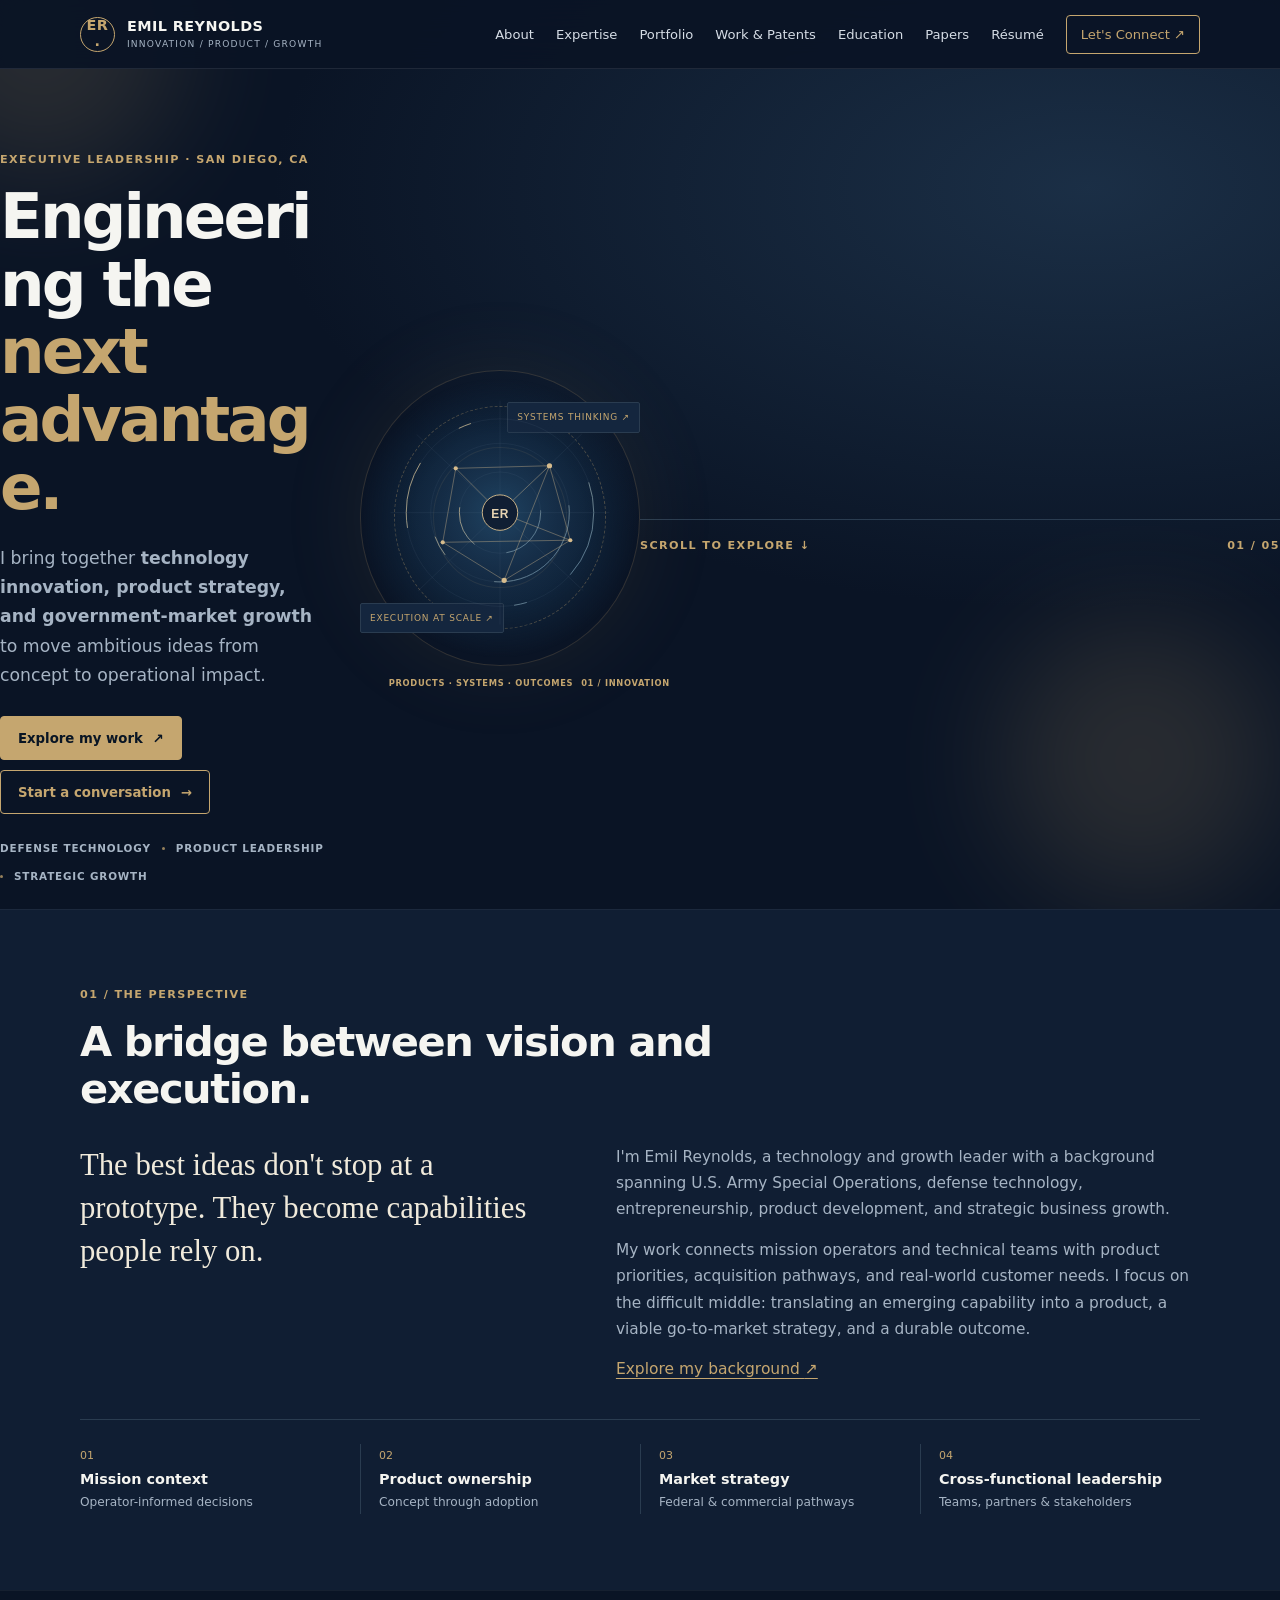
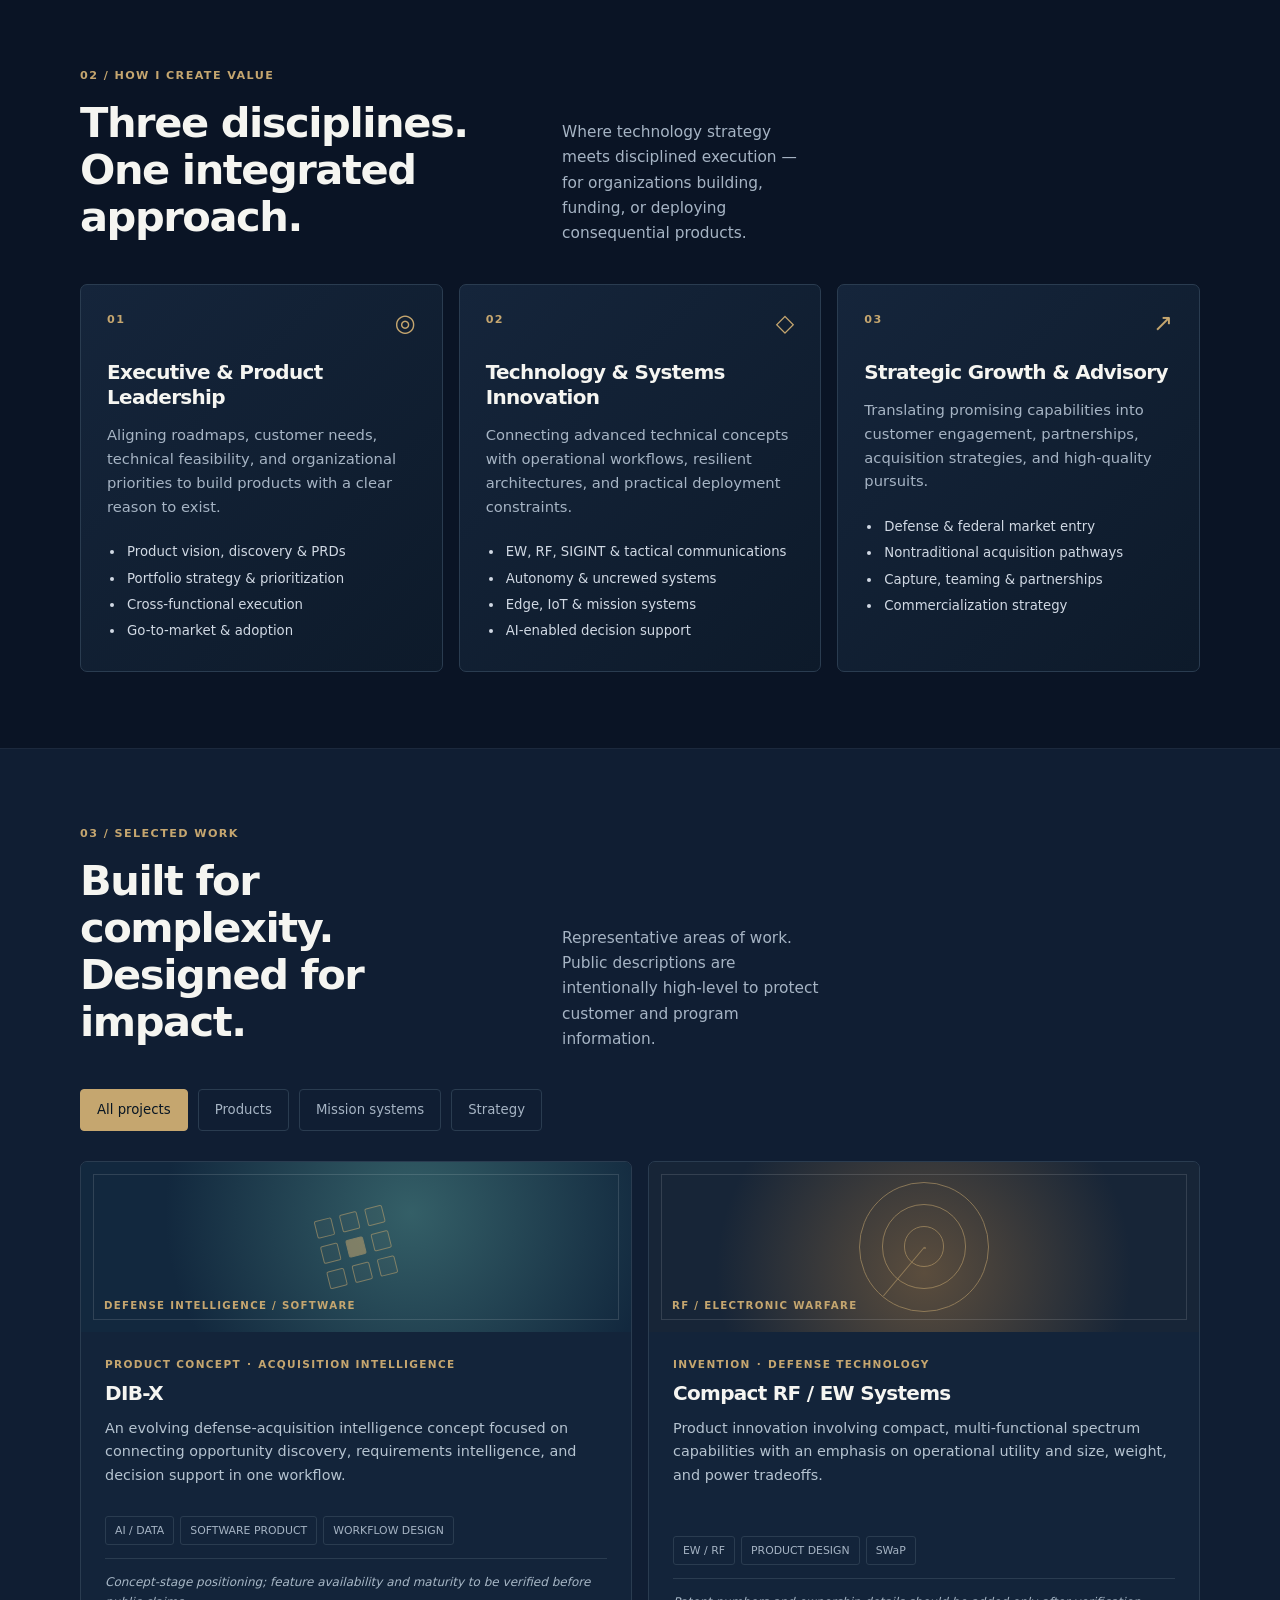
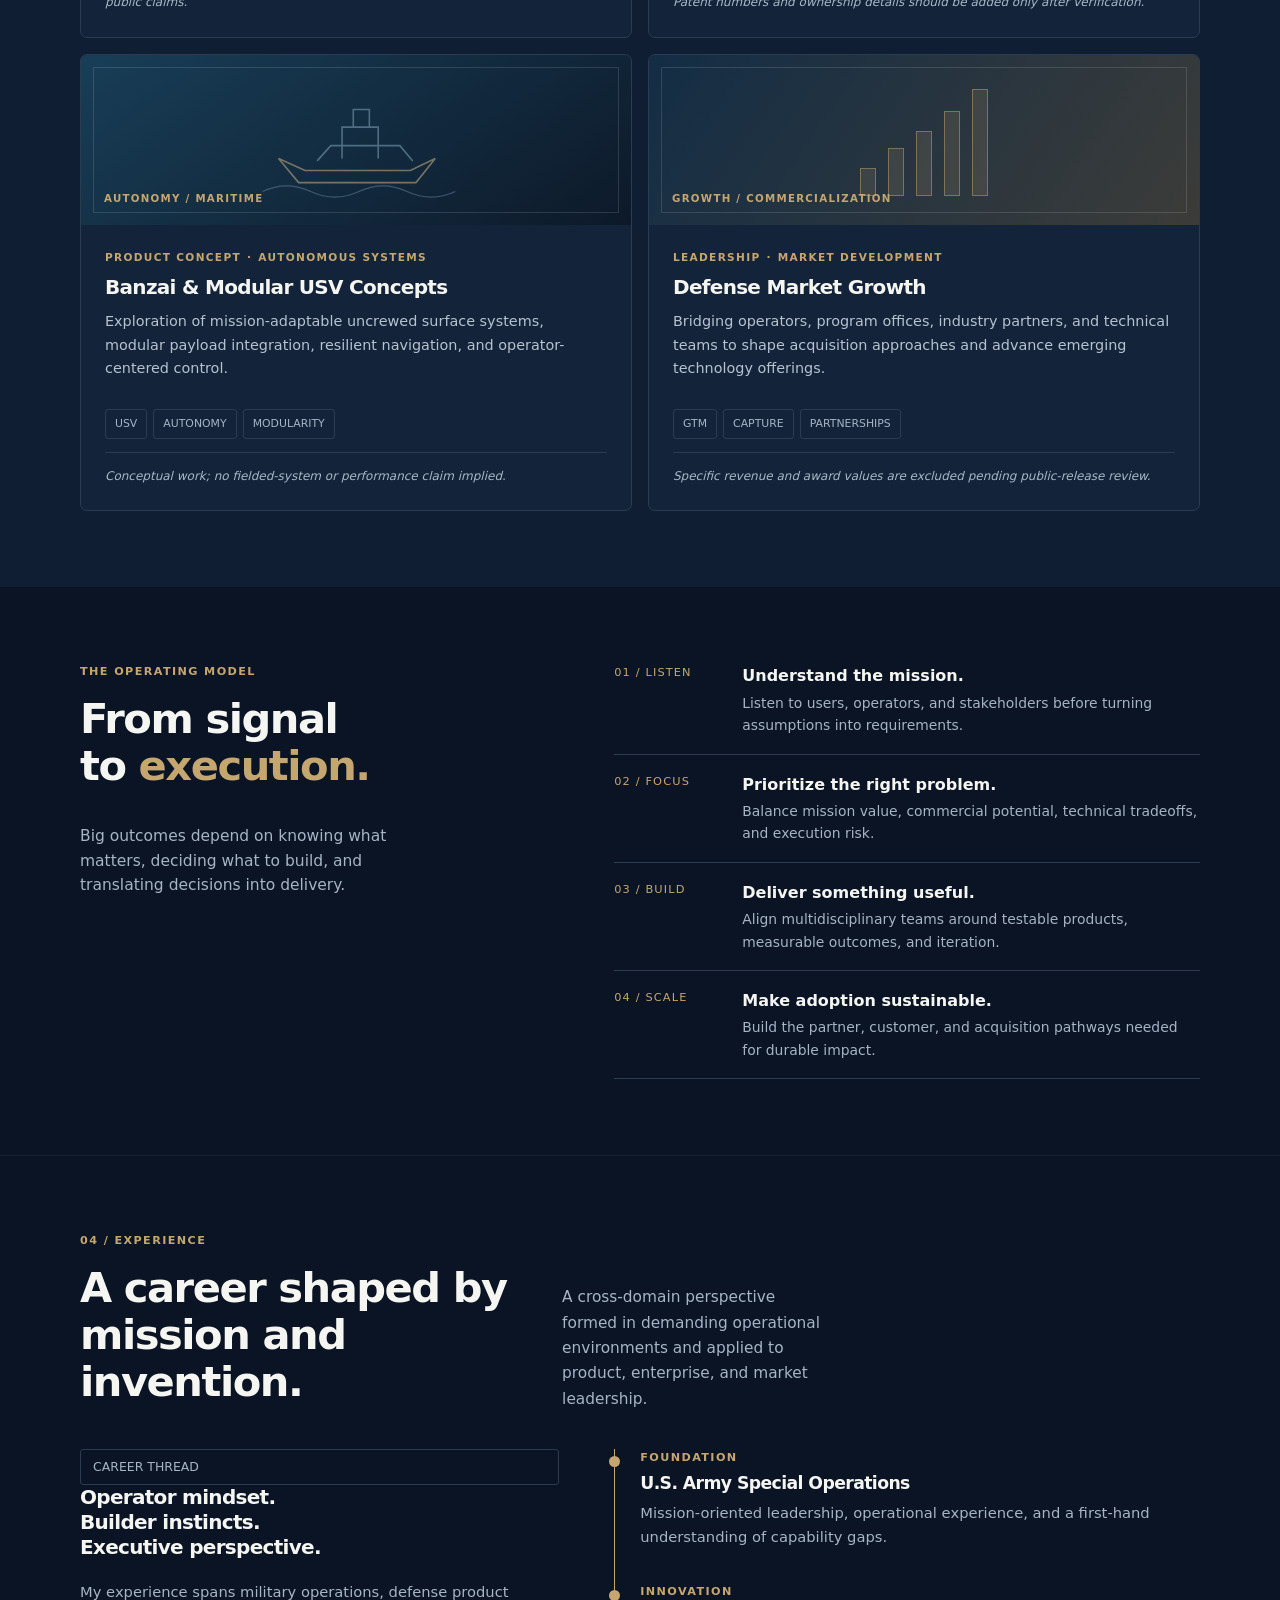
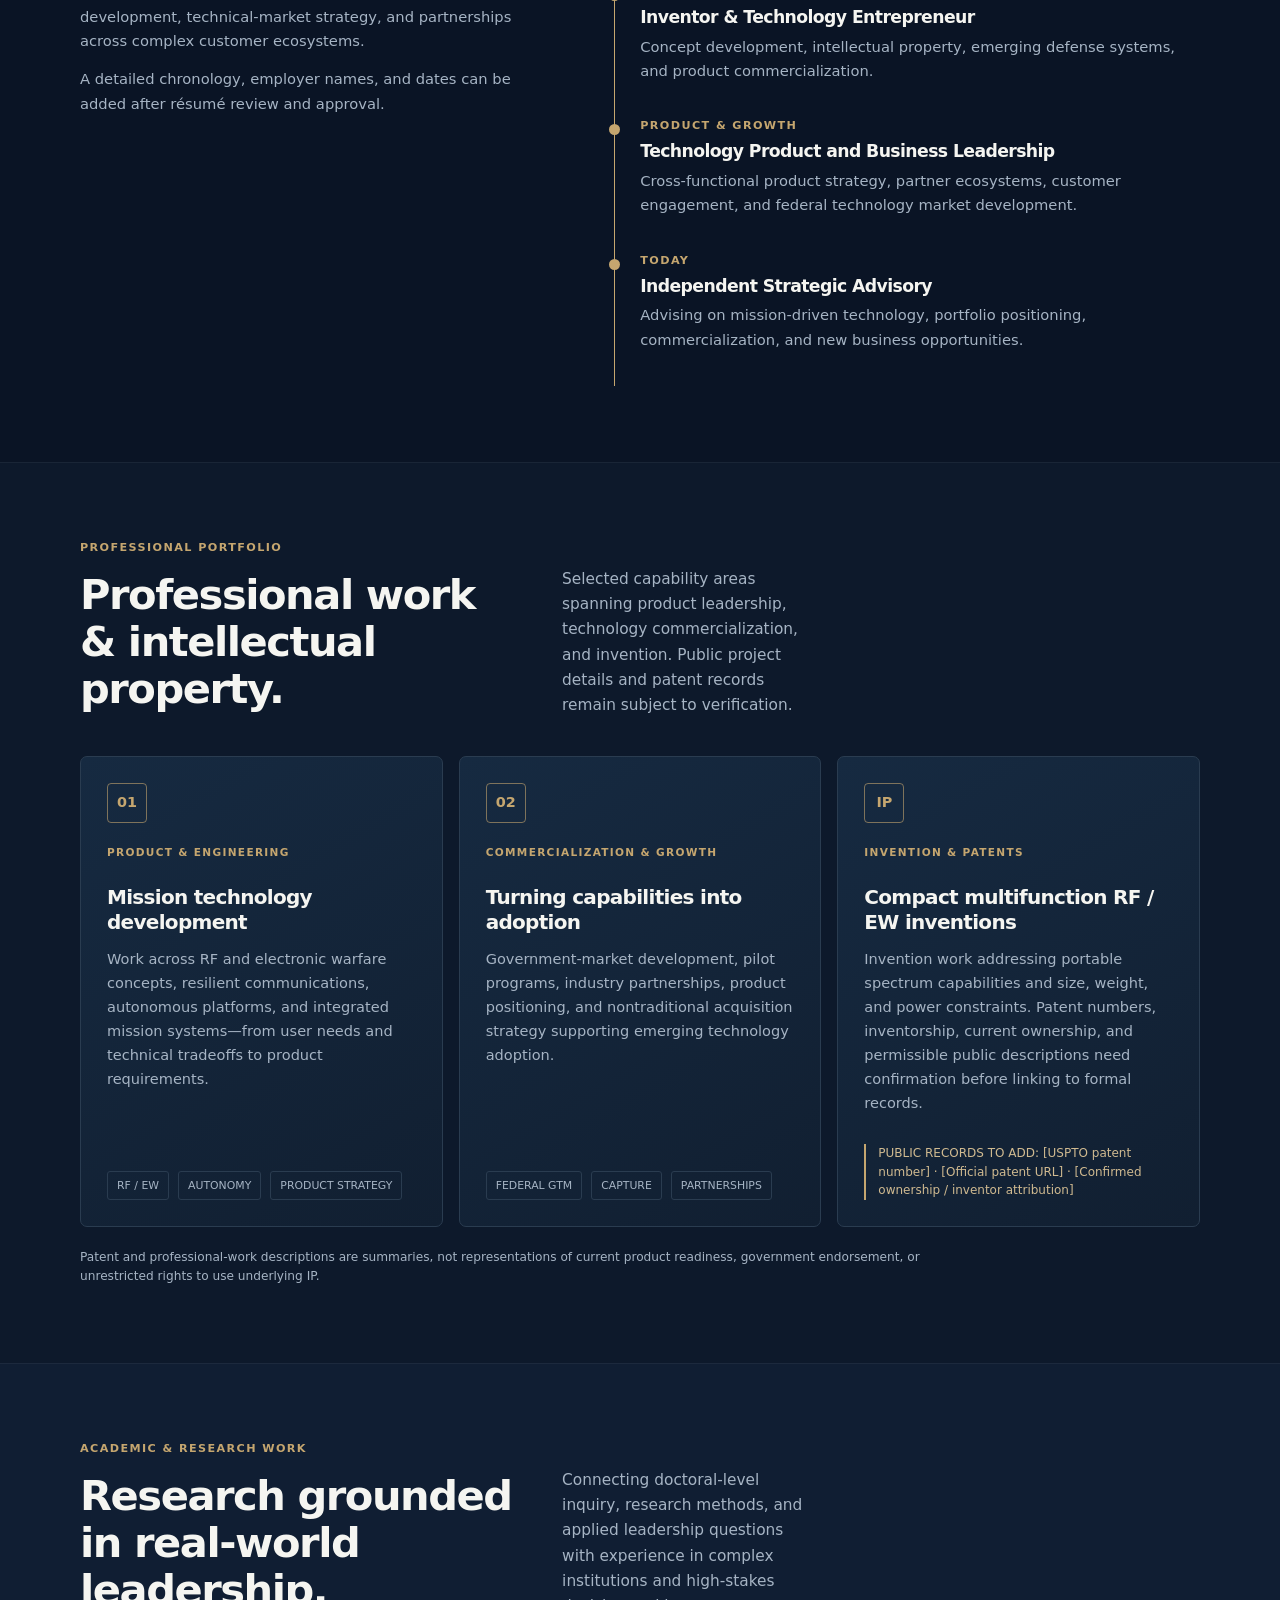
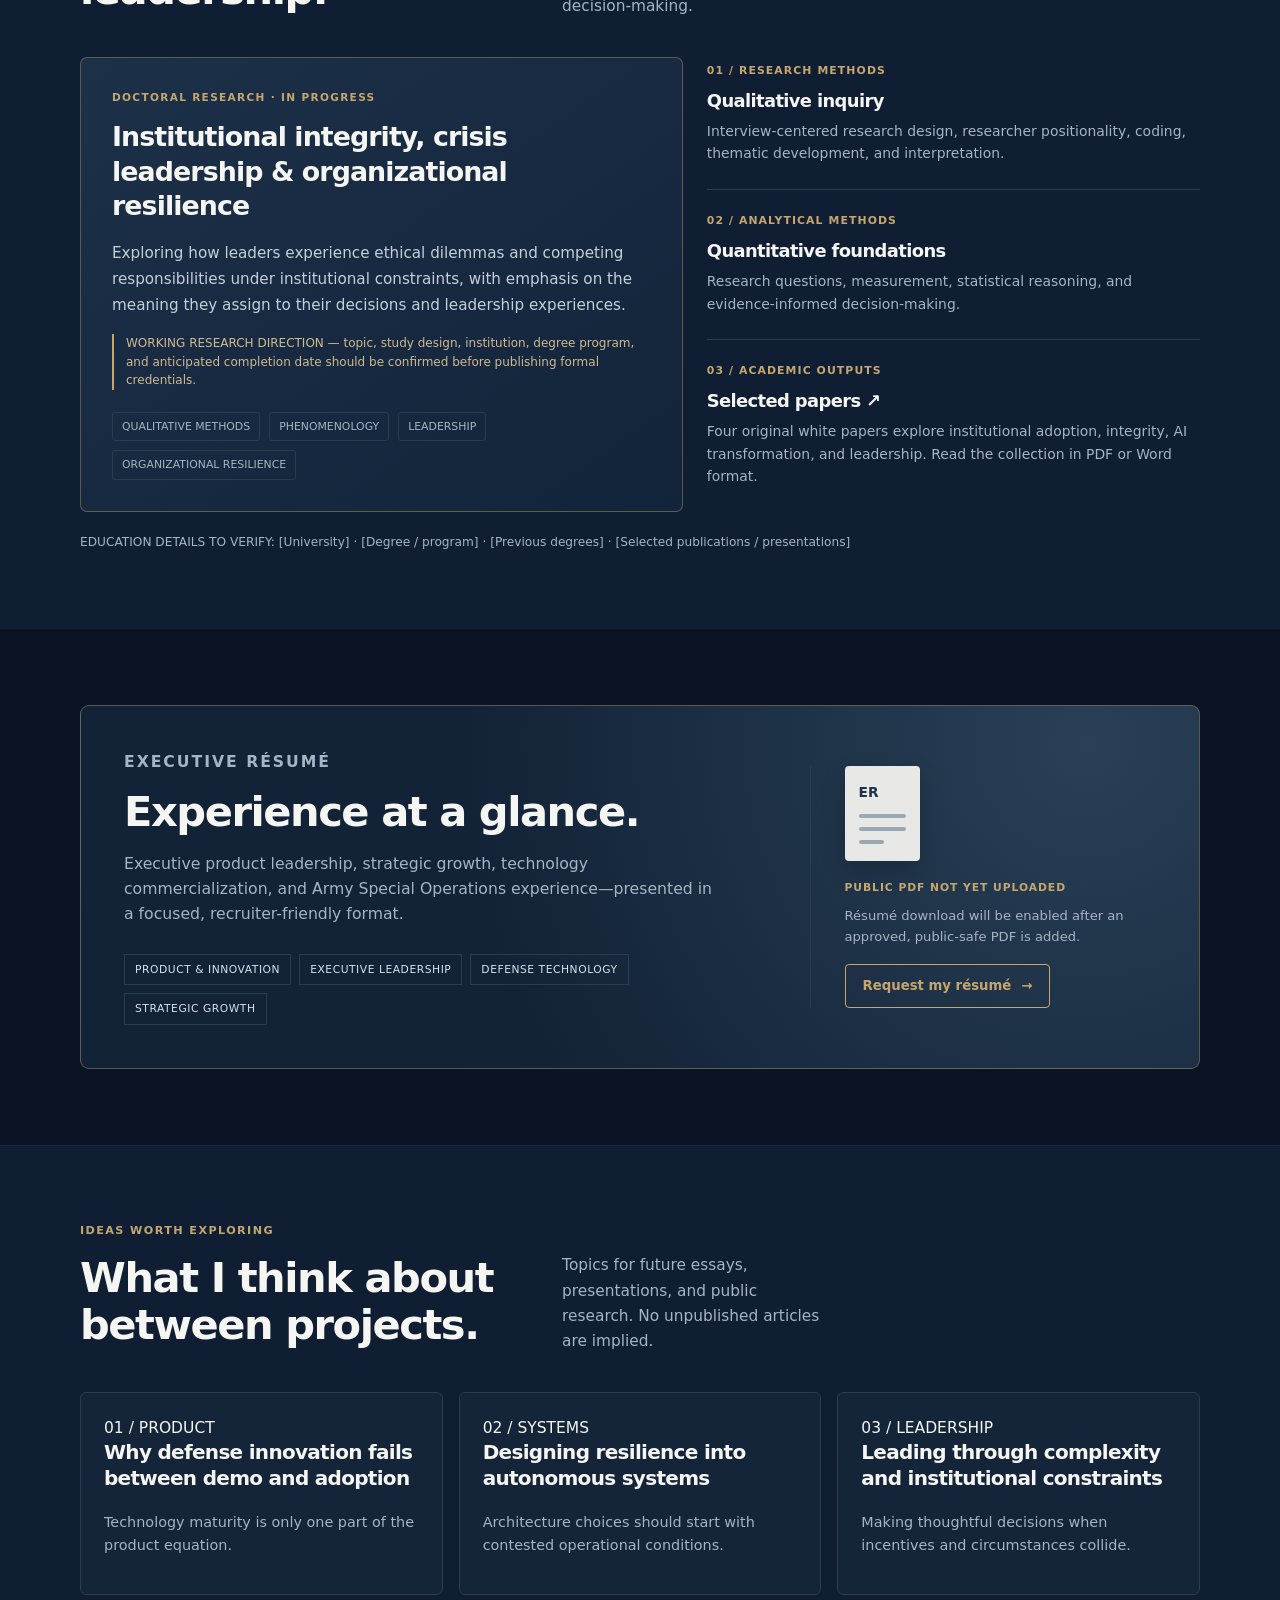
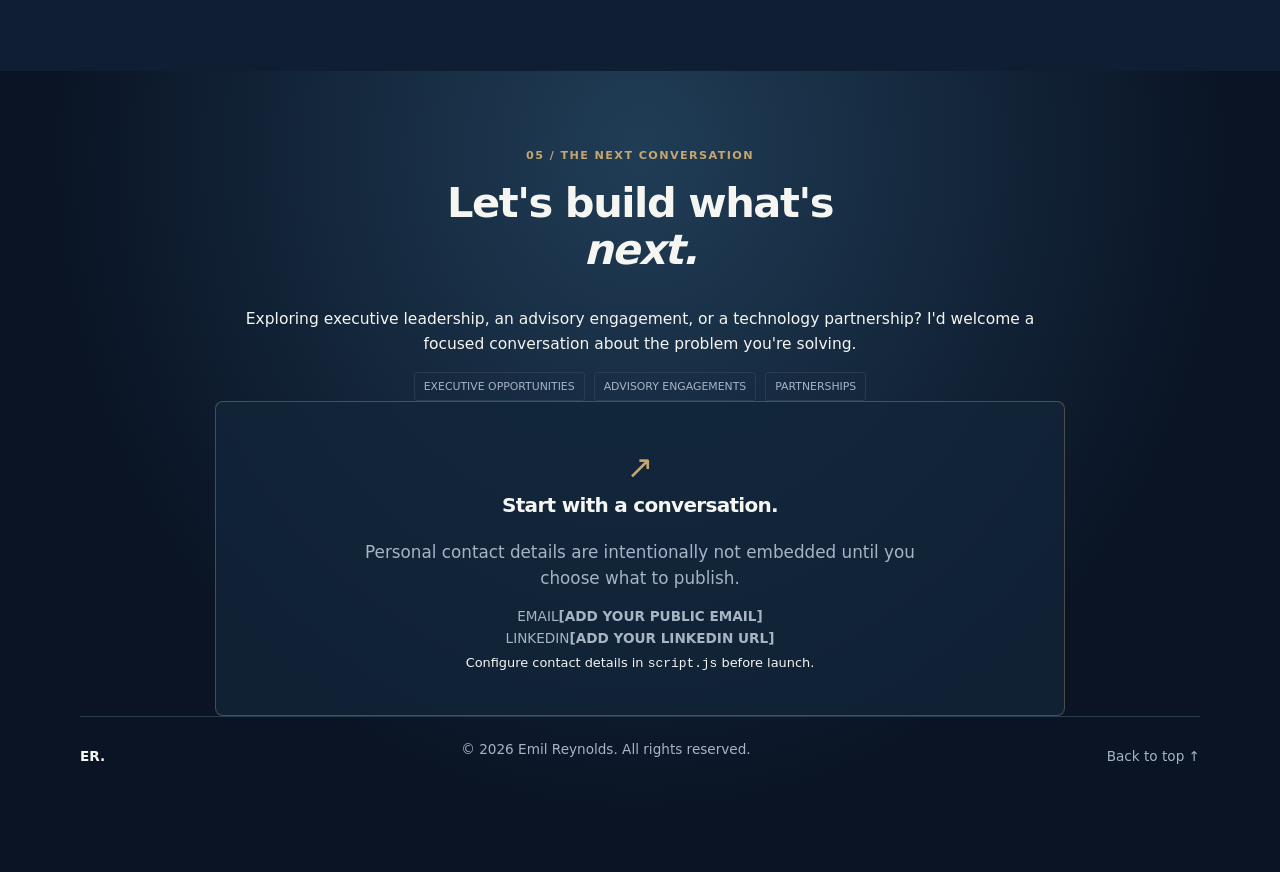
==== commit 2a2cfa10: "Add four original white papers with PDF editions and a linked library" ====
--- a/index.html
+++ b/index.html
@@ -21,7 +21,7 @@
       <a class="brand" href="#top" aria-label="Emil Reynolds, home"><span class="brand-mark">ER<span class="brand-dot">.</span></span><span class="brand-name">EMIL REYNOLDS <small>INNOVATION / PRODUCT / GROWTH</small></span></a>
       <button class="menu-toggle" type="button" aria-expanded="false" aria-controls="main-navigation" aria-label="Open navigation"><span></span><span></span><span></span></button>
       <nav class="nav-links" id="main-navigation" aria-label="Main navigation">
-        <a href="#about">About</a><a href="#expertise">Expertise</a><a href="#work">Portfolio</a><a href="#professional">Work & Patents</a><a href="#education">Education</a><a href="#resume">Résumé</a><a href="#contact" class="nav-cta">Let's Connect <span aria-hidden="true">↗</span></a>
+        <a href="#about">About</a><a href="#expertise">Expertise</a><a href="#work">Portfolio</a><a href="#professional">Work & Patents</a><a href="#education">Education</a><a href="papers.html">Papers</a><a href="#resume">Résumé</a><a href="#contact" class="nav-cta">Let's Connect <span aria-hidden="true">↗</span></a>
       </nav>
     </div>
   </header>
@@ -98,7 +98,7 @@
           <div class="academic-list">
             <article><span class="academic-index">01 / RESEARCH METHODS</span><h3>Qualitative inquiry</h3><p>Interview-centered research design, researcher positionality, coding, thematic development, and interpretation.</p></article>
             <article><span class="academic-index">02 / ANALYTICAL METHODS</span><h3>Quantitative foundations</h3><p>Research questions, measurement, statistical reasoning, and evidence-informed decision-making.</p></article>
-            <article><span class="academic-index">03 / ACADEMIC OUTPUTS</span><h3>Selected writing & presentations</h3><p>Publicly shareable research papers, concept maps, and presentations can be added after authorship, publication rights, and confidentiality review.</p></article>
+            <article><span class="academic-index">03 / ACADEMIC OUTPUTS</span><h3><a href="papers.html">Selected papers ↗</a></h3><p>Four original white papers explore institutional adoption, integrity, AI transformation, and leadership. Read the collection in PDF or Word format.</p></article>
           </div>
         </div>
         <p class="section-footnote">EDUCATION DETAILS TO VERIFY: [University] · [Degree / program] · [Previous degrees] · [Selected publications / presentations]</p>
--- a/styles.css
+++ b/styles.css
@@ -195,3 +195,69 @@
   .contact-panel { padding:28px 17px; }
   .footer { gap:12px; }
 }
+
+
+/* Education, professional record and executive résumé */
+.professional-section { background:#0d192b; border-top:1px solid #ffffff0d; }
+.education-section { background:var(--bg2); border-top:1px solid #ffffff0d; }
+.resume-section { background:var(--bg); border-top:1px solid #ffffff0d; }
+.professional-grid { display:grid; grid-template-columns:repeat(3,minmax(0,1fr)); gap:16px; }
+.professional-card { background:linear-gradient(150deg,#162a41,#111f31); border:1px solid var(--line); border-radius:7px; padding:26px; min-width:0; display:flex; flex-direction:column; }
+.professional-icon { width:40px; height:40px; border:1px solid #c5a66f99; color:var(--gold); display:grid; place-items:center; border-radius:4px; font-size:.9rem; font-weight:700; margin-bottom:21px; }
+.professional-card h3 { margin:10px 0 12px; }
+.professional-card > p:not(.project-meta) { color:var(--muted); font-size:.91rem; line-height:1.65; }
+.professional-card .tags { margin-top:auto; padding-top:13px; }
+.verification-note { font-size:.75rem!important; color:#d0ba90!important; line-height:1.55!important; border-left:2px solid var(--gold); padding-left:12px; margin:15px 0 0; }
+.section-footnote { margin:21px 0 0; color:var(--muted); font-size:.76rem; max-width:890px; }
+.academic-layout { display:grid; grid-template-columns:minmax(0,1.1fr) minmax(0,.9fr); gap:24px; }
+.academic-feature { border:1px solid #c5a66f66; border-radius:7px; background:linear-gradient(145deg,#1c3048,#12243a); padding:31px; }
+.academic-feature h3 { font-size:clamp(1.45rem,2.1vw,1.95rem); margin:12px 0 17px; line-height:1.3; }
+.academic-feature > p:not(.project-meta):not(.verification-note) { color:#c4cfda; font-size:.95rem; line-height:1.7; }
+.academic-feature .tags { margin-top:22px; }
+.academic-list { display:grid; gap:0; }
+.academic-list article { border-bottom:1px solid var(--line); padding:17px 0; }
+.academic-list article:first-child { padding-top:0; }
+.academic-list article:last-child { border-bottom:0; }
+.academic-index { color:var(--gold); letter-spacing:.1em; font-size:.68rem; font-weight:700; }
+.academic-list h3 { margin:8px 0; font-size:1.12rem; }
+.academic-list p { font-size:.87rem; color:var(--muted); margin:0; }
+.resume-panel { border:1px solid #c5a66f66; border-radius:9px; background:radial-gradient(circle at 90% 10%,#294056,#122237 60%); padding:43px; display:grid; grid-template-columns:minmax(0,1.3fr) minmax(240px,.7fr); gap:42px; align-items:center; }
+.resume-panel h2 { margin-bottom:16px; }
+.resume-panel p { color:var(--muted); font-size:.98rem; max-width:590px; }
+.resume-chips { display:flex; flex-wrap:wrap; gap:8px; margin-top:28px; }
+.resume-chips span { font-size:.67rem; border:1px solid var(--line); padding:6px 10px; color:#d8e1e8; letter-spacing:.05em; }
+.resume-action { border-left:1px solid var(--line); padding-left:34px; display:flex; flex-direction:column; align-items:flex-start; }
+.resume-document { width:75px; height:95px; background:#e8e9e6; border-radius:4px; margin-bottom:18px; padding:14px; box-shadow:0 9px 25px #0003; }
+.resume-document > span { font-size:.86rem; font-weight:800; color:#1e3348; }
+.resume-document > div { margin-top:9px; background:#99a9b4; height:4px; border-radius:3px; }
+.resume-document > div:nth-last-child(1) { width:55%; }
+.resume-status { color:var(--gold); font-size:.67rem; letter-spacing:.09em; font-weight:700; }
+.resume-action p { font-size:.82rem; margin:9px 0 17px; }
+.resume-action .button { margin:0; }
+@media(max-width:1050px) {
+ .professional-grid { grid-template-columns:repeat(2,minmax(0,1fr)); }
+ .professional-grid .patent-card { grid-column:1 / -1; }
+}
+@media(max-width:950px) {
+ .nav-links { gap:10px; }
+ .nav-links a { font-size:.72rem; }
+ .brand-name small { font-size:.48rem; }
+}
+@media(max-width:880px) {
+ .menu-toggle { display:flex; flex-direction:column; justify-content:center; align-items:center; gap:4px; width:42px; height:38px; padding:7px; }
+ .menu-toggle span { display:block; width:19px; height:2px; background:var(--gold); border-radius:1px; }
+ .nav-links { top:68px; position:absolute; left:0; right:0; background:#0a1425; flex-direction:column; align-items:stretch; padding:16px 20px; display:none; border-bottom:1px solid var(--line); }
+ .nav-links.open { display:flex; }
+ .nav-links a { padding:11px; font-size:.9rem; }
+ .academic-layout { grid-template-columns:minmax(0,1fr); }
+ .academic-list { grid-template-columns:repeat(3,minmax(0,1fr)); gap:15px; }
+ .academic-list article { border:1px solid var(--line); padding:17px!important; border-radius:5px; }
+}
+@media(max-width:680px) {
+ .professional-grid,.academic-list,.resume-panel { grid-template-columns:minmax(0,1fr); }
+ .professional-grid .patent-card { grid-column:auto; }
+ .professional-card,.academic-feature { padding:22px; }
+ .resume-panel { padding:25px; gap:25px; }
+ .resume-action { border-left:0; padding:22px 0 0; border-top:1px solid var(--line); }
+ .nav-links { top:64px; }
+}
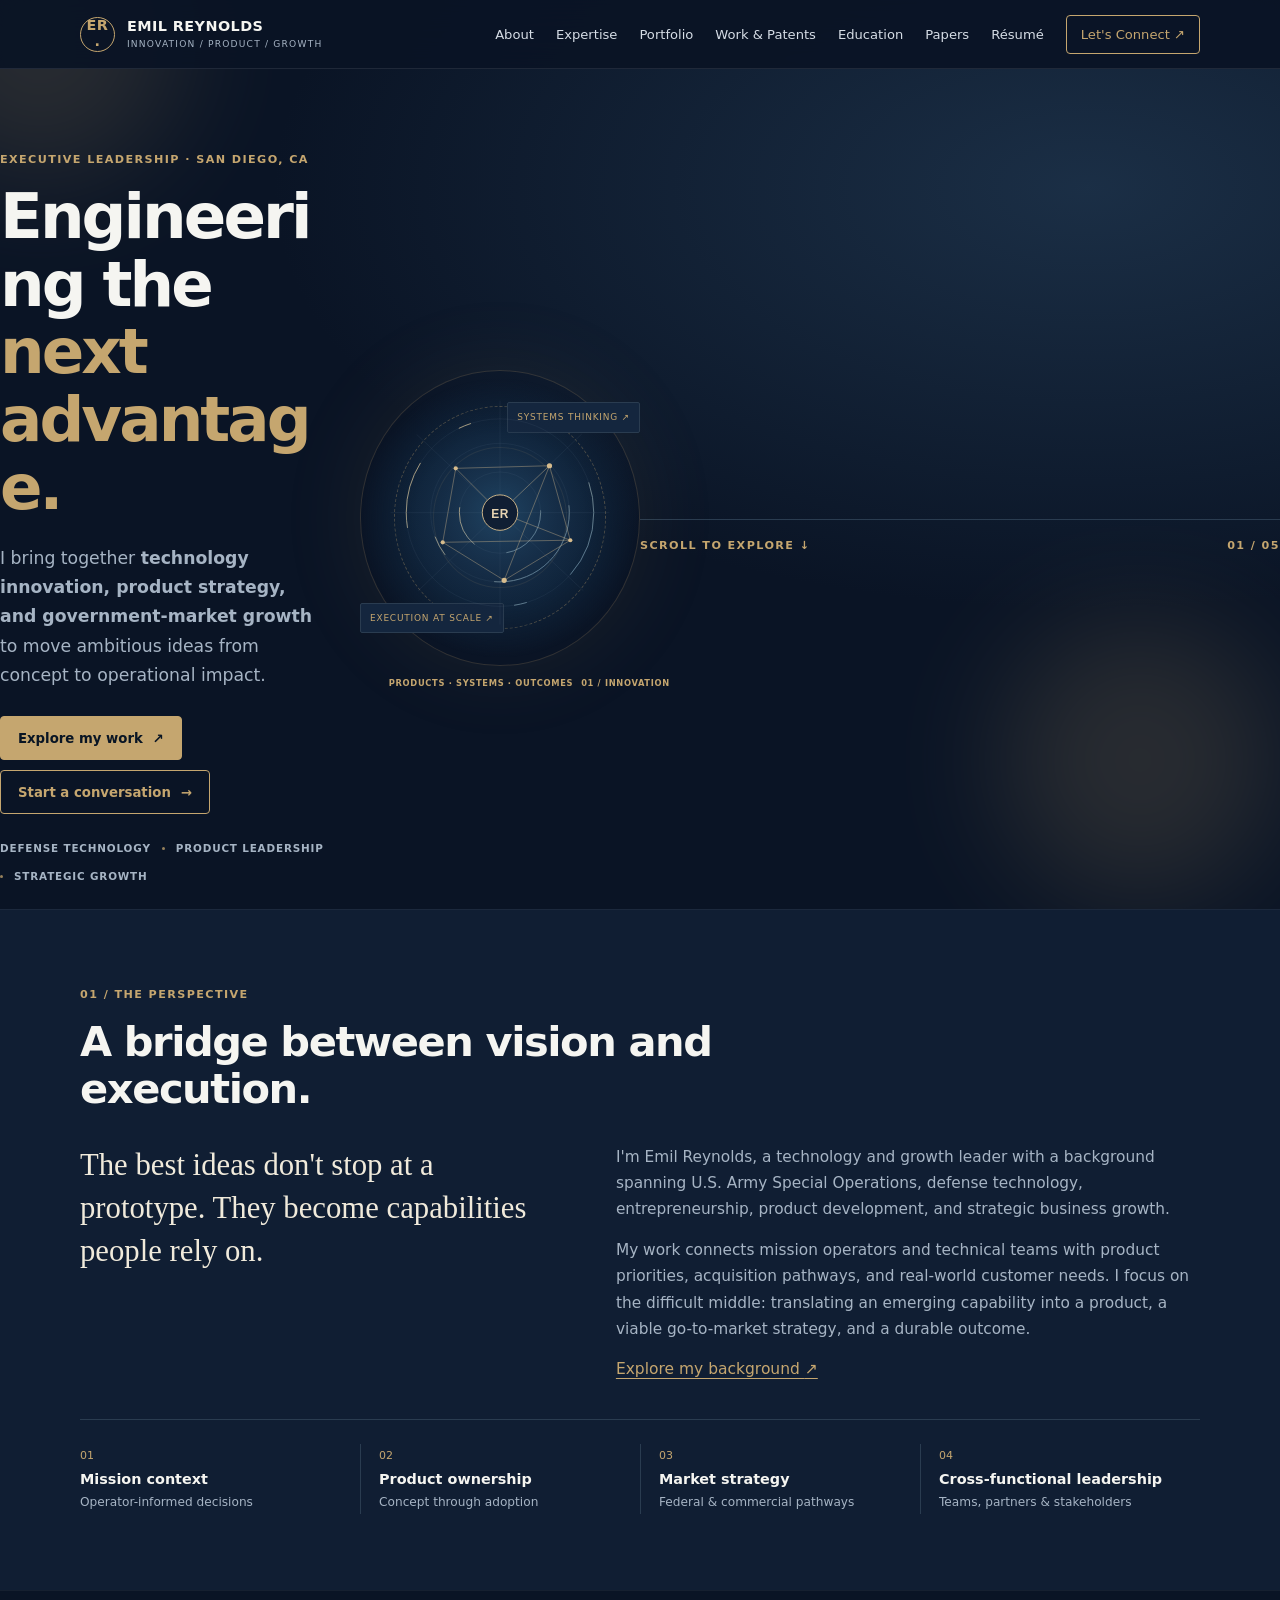
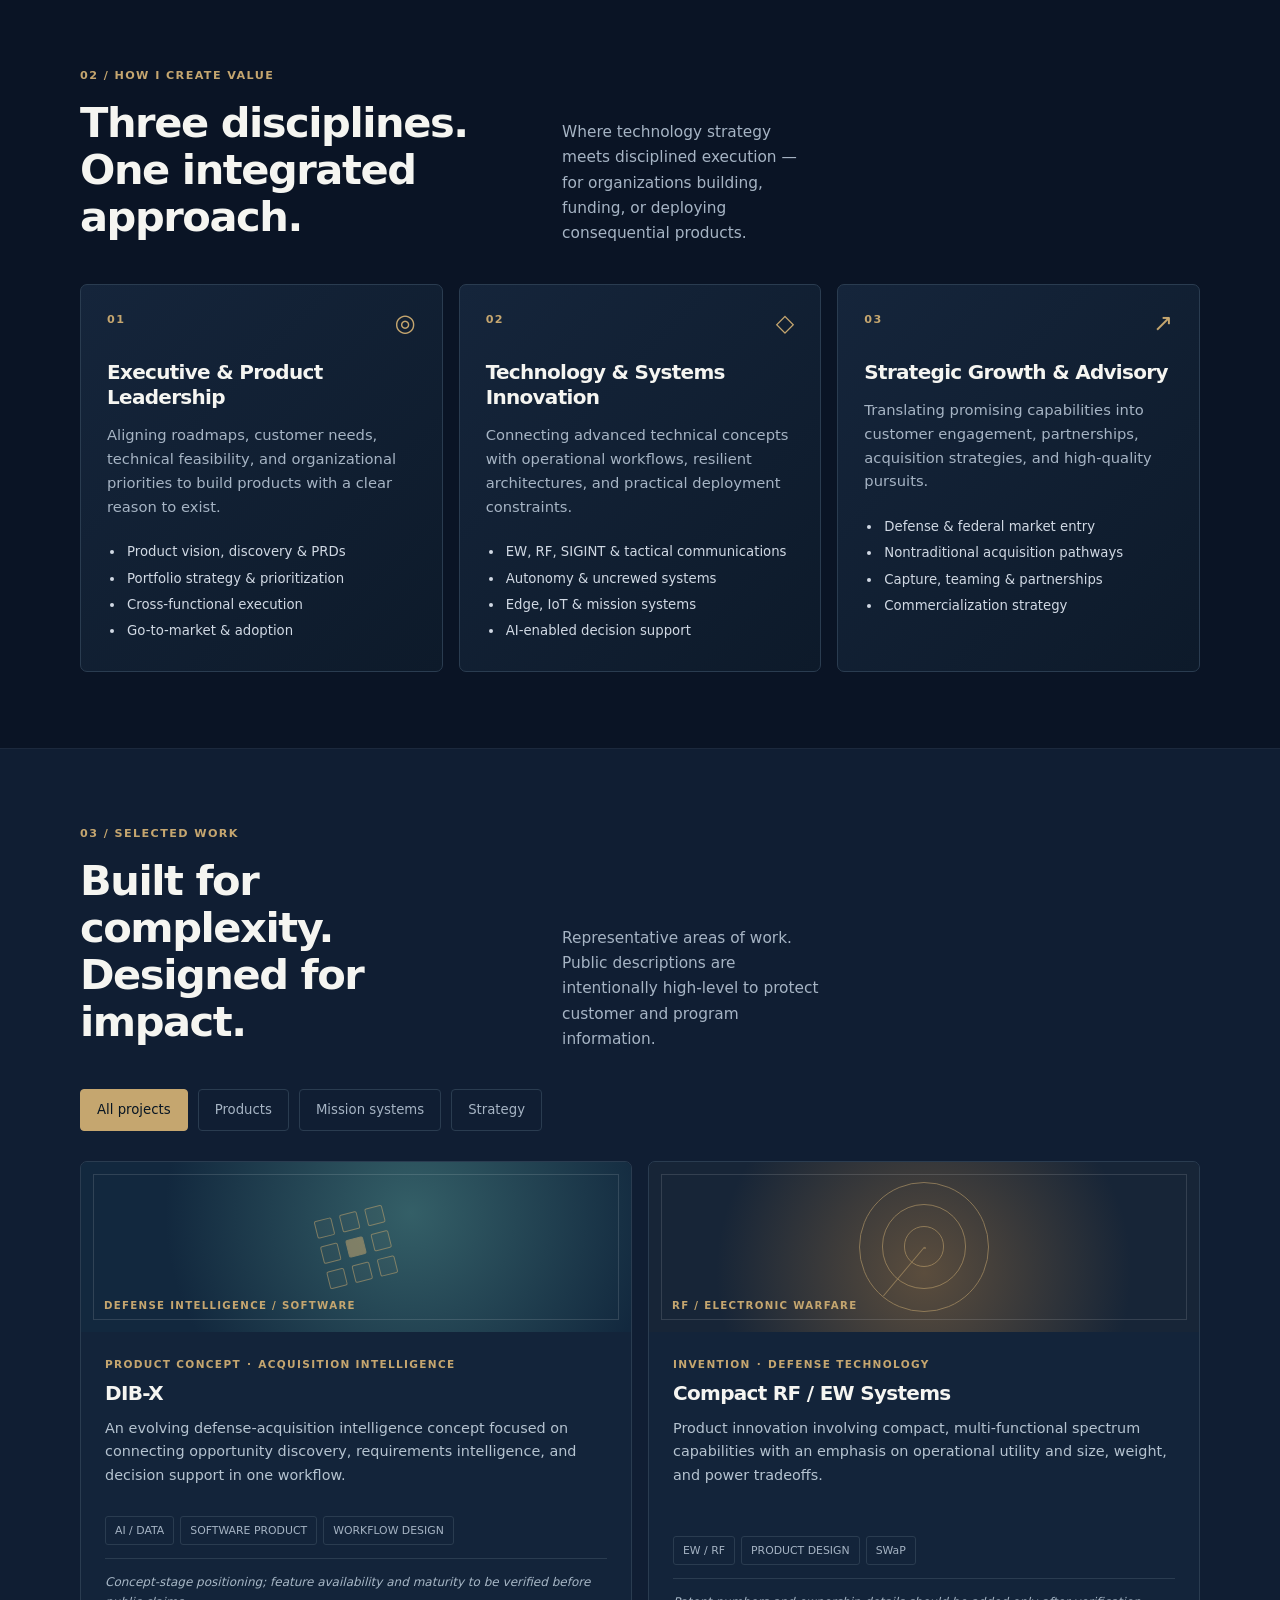
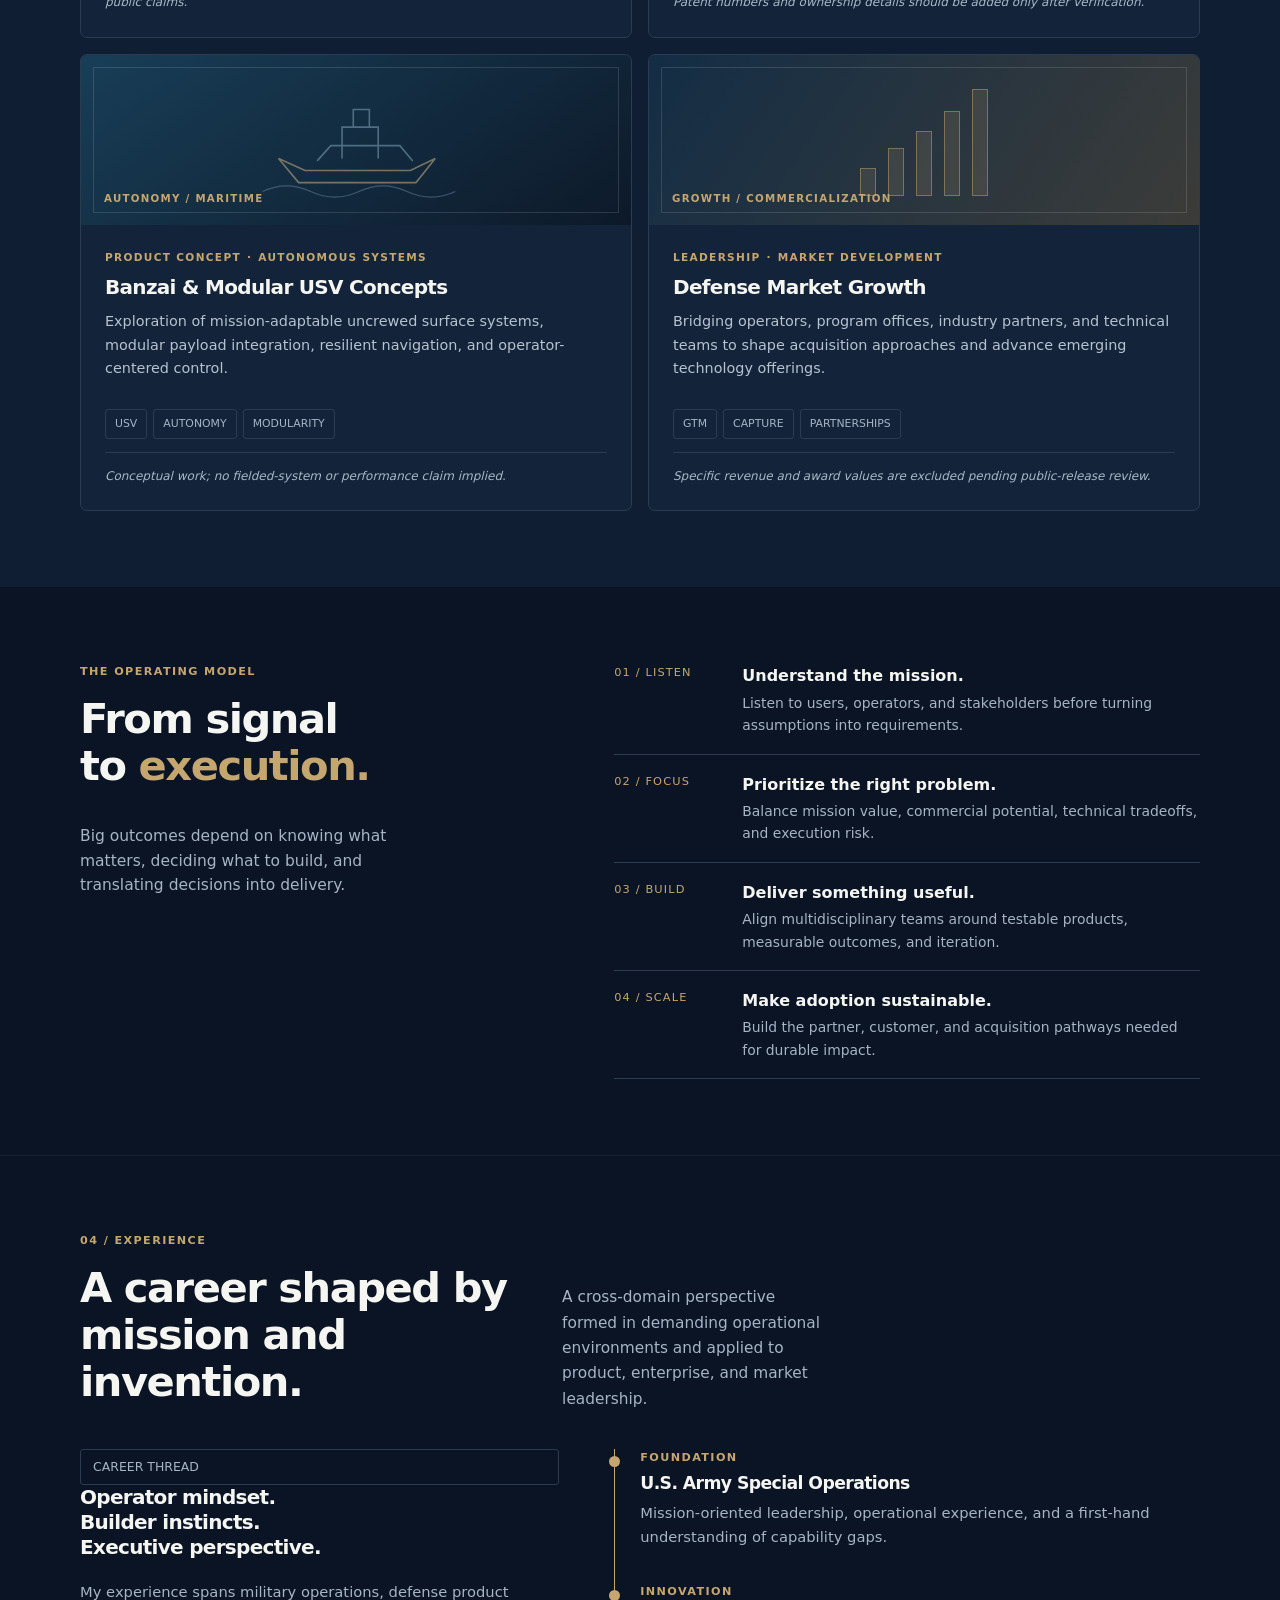
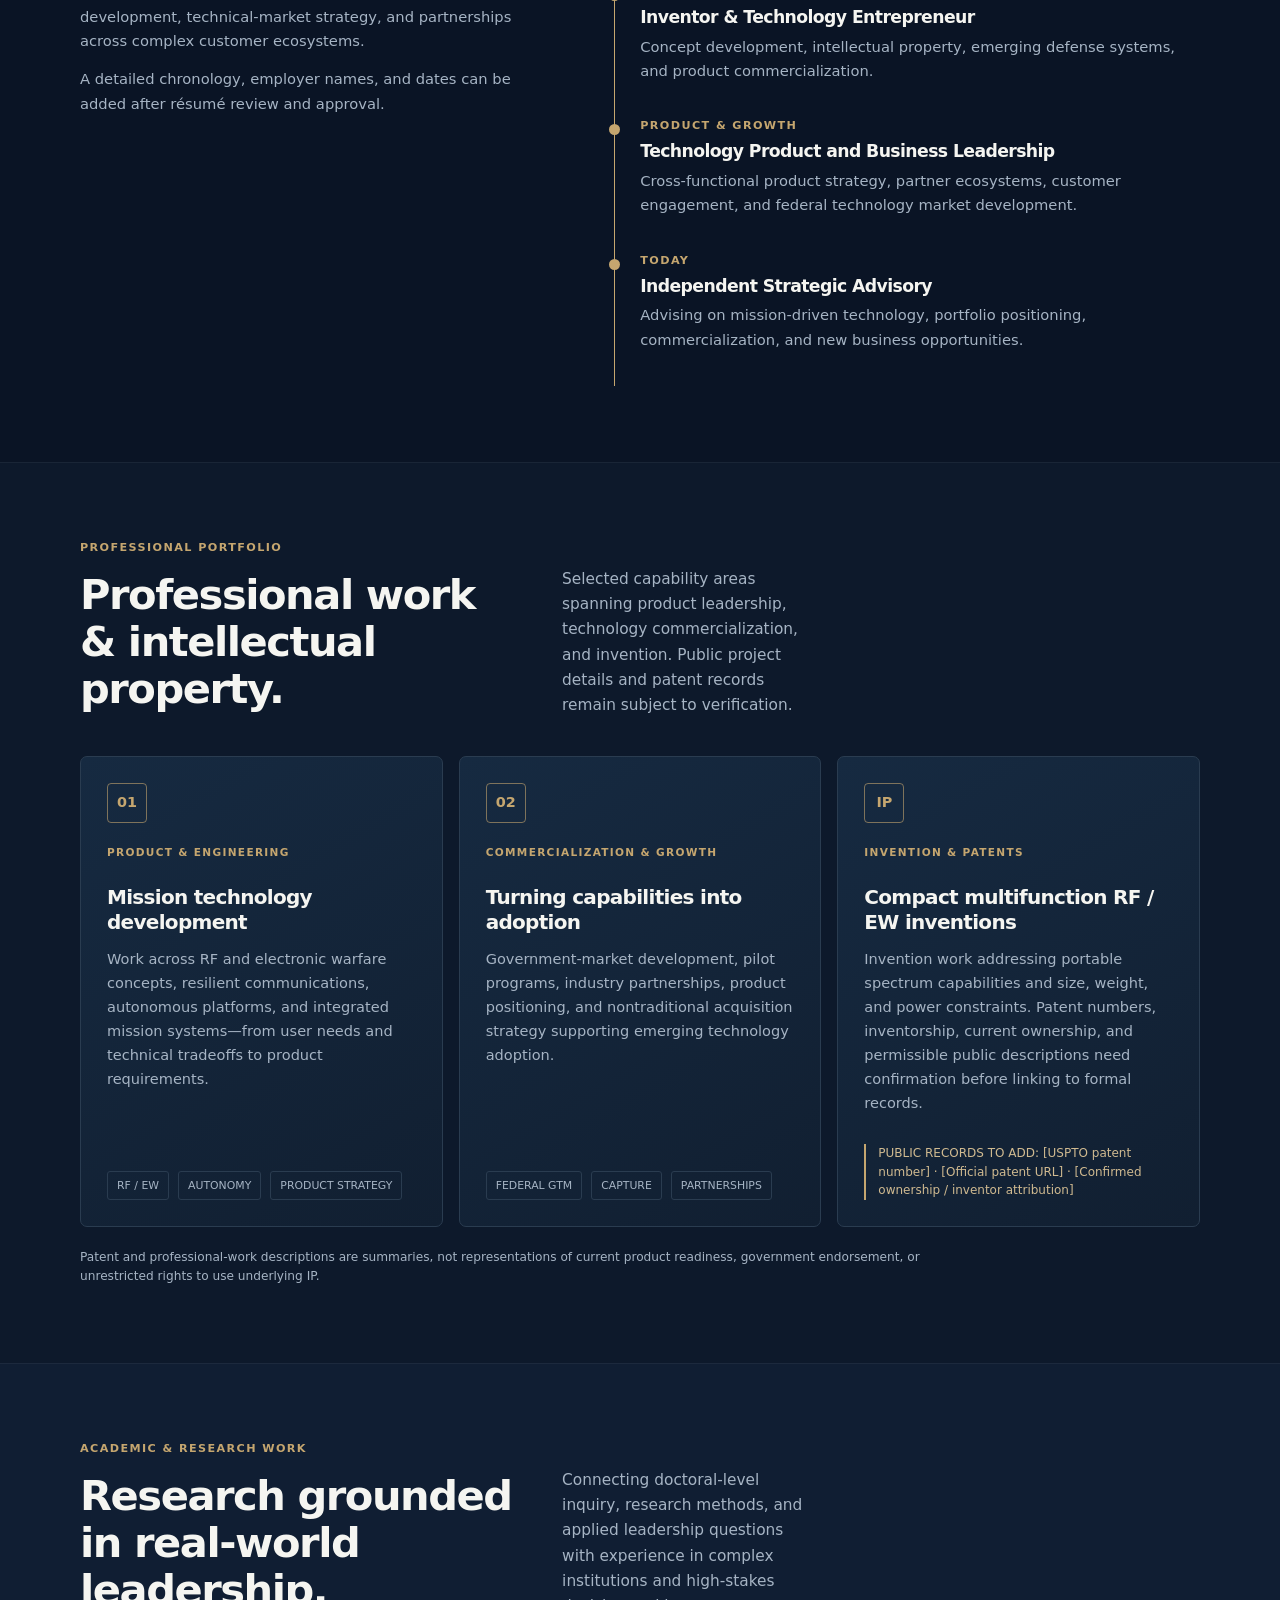
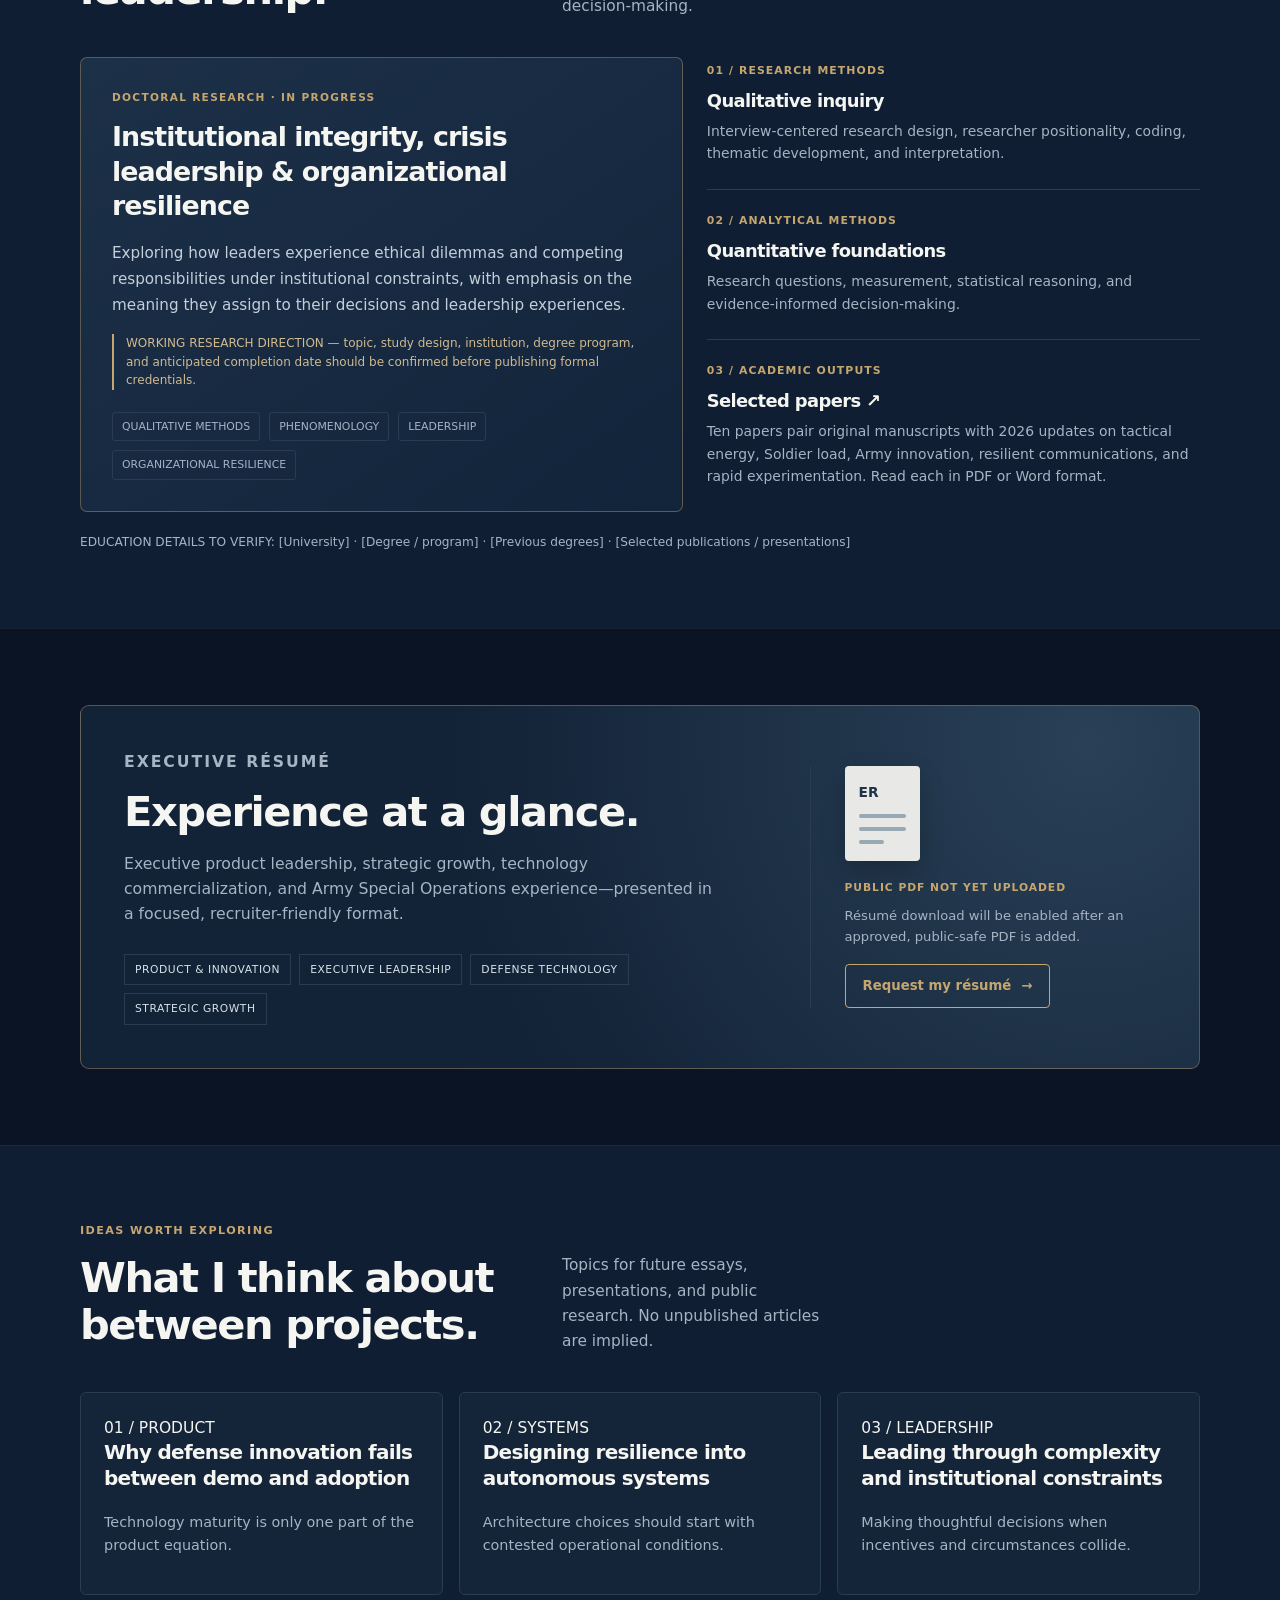
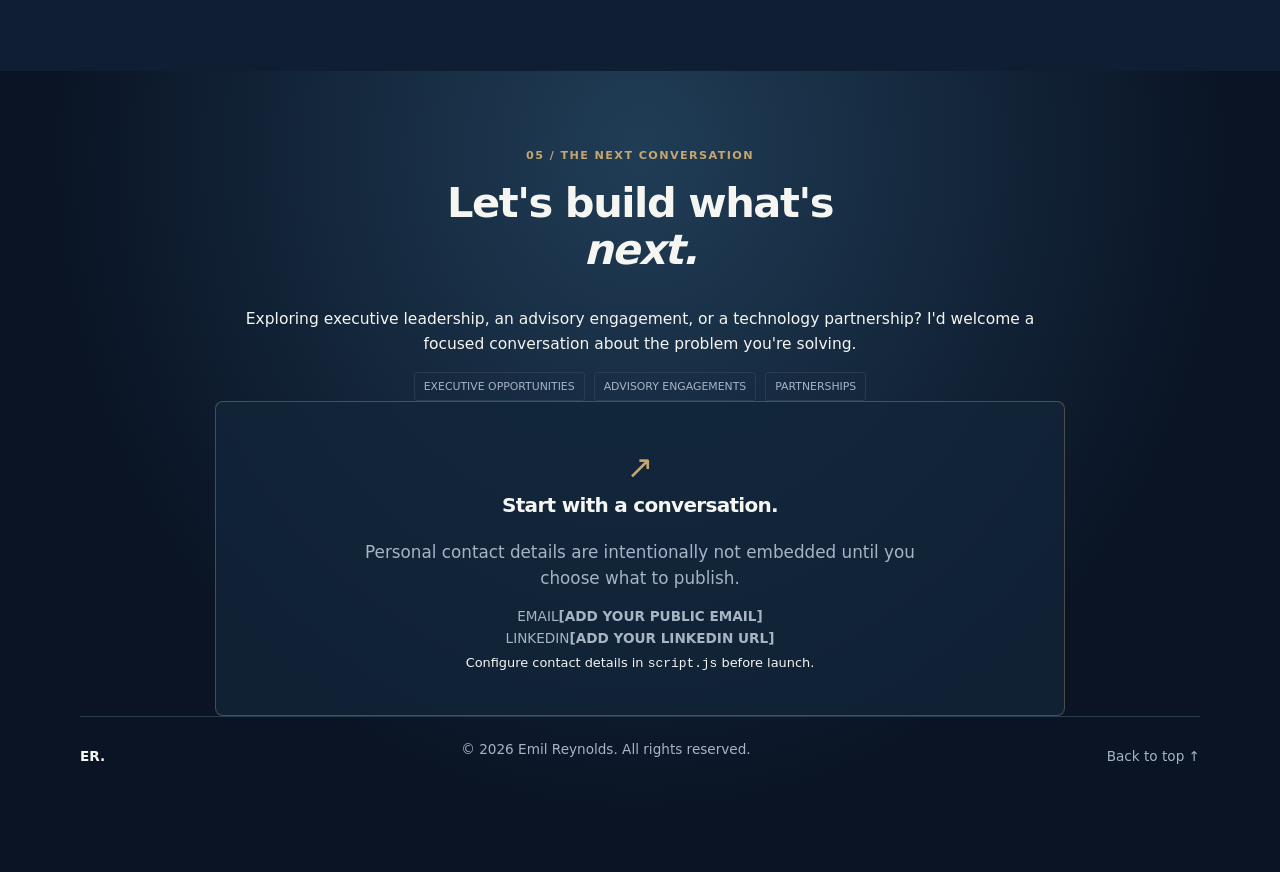
==== commit 8ed34a24: "Replace selected papers with ten supplied original and current manuscripts and PDFs" ====
--- a/index.html
+++ b/index.html
@@ -98,7 +98,7 @@
           <div class="academic-list">
             <article><span class="academic-index">01 / RESEARCH METHODS</span><h3>Qualitative inquiry</h3><p>Interview-centered research design, researcher positionality, coding, thematic development, and interpretation.</p></article>
             <article><span class="academic-index">02 / ANALYTICAL METHODS</span><h3>Quantitative foundations</h3><p>Research questions, measurement, statistical reasoning, and evidence-informed decision-making.</p></article>
-            <article><span class="academic-index">03 / ACADEMIC OUTPUTS</span><h3><a href="papers.html">Selected papers ↗</a></h3><p>Four original white papers explore institutional adoption, integrity, AI transformation, and leadership. Read the collection in PDF or Word format.</p></article>
+            <article><span class="academic-index">03 / ACADEMIC OUTPUTS</span><h3><a href="papers.html">Selected papers ↗</a></h3><p>Ten papers pair original manuscripts with 2026 updates on tactical energy, Soldier load, Army innovation, resilient communications, and rapid experimentation. Read each in PDF or Word format.</p></article>
           </div>
         </div>
         <p class="section-footnote">EDUCATION DETAILS TO VERIFY: [University] · [Degree / program] · [Previous degrees] · [Selected publications / presentations]</p>
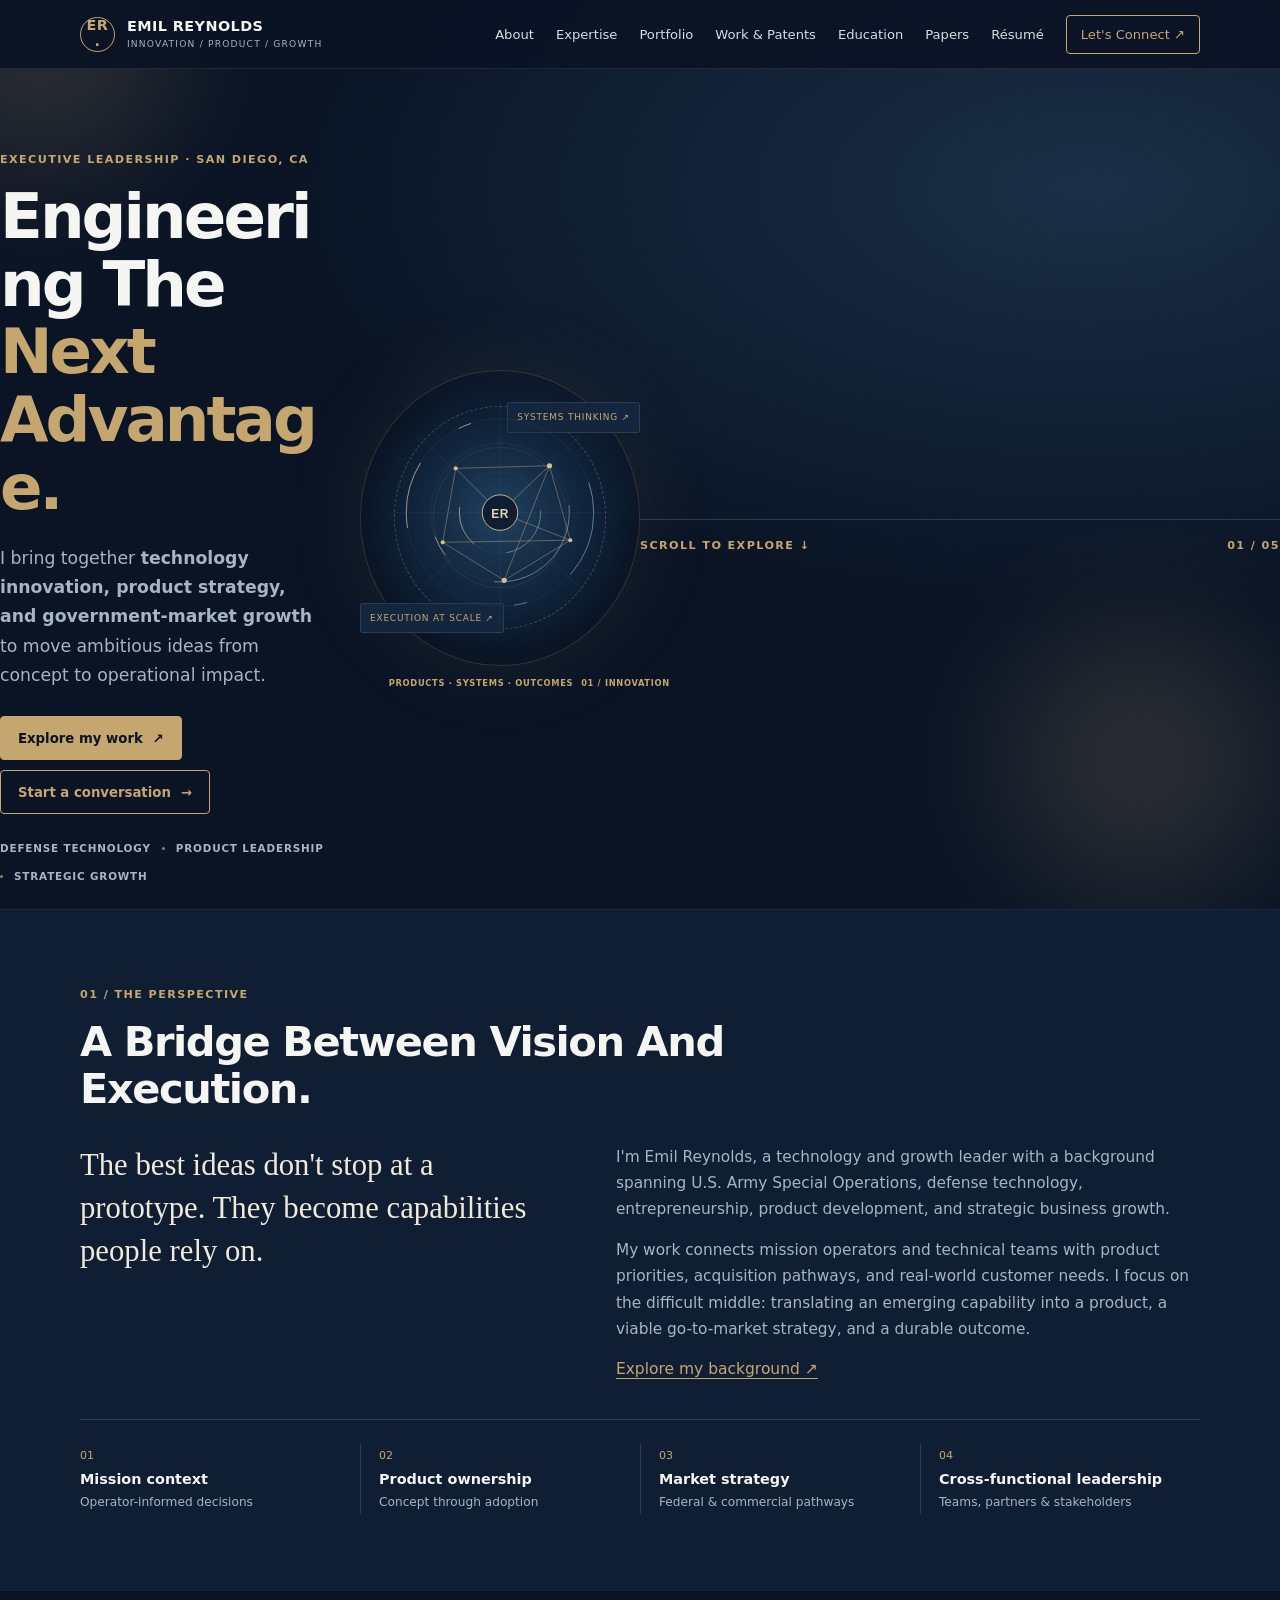
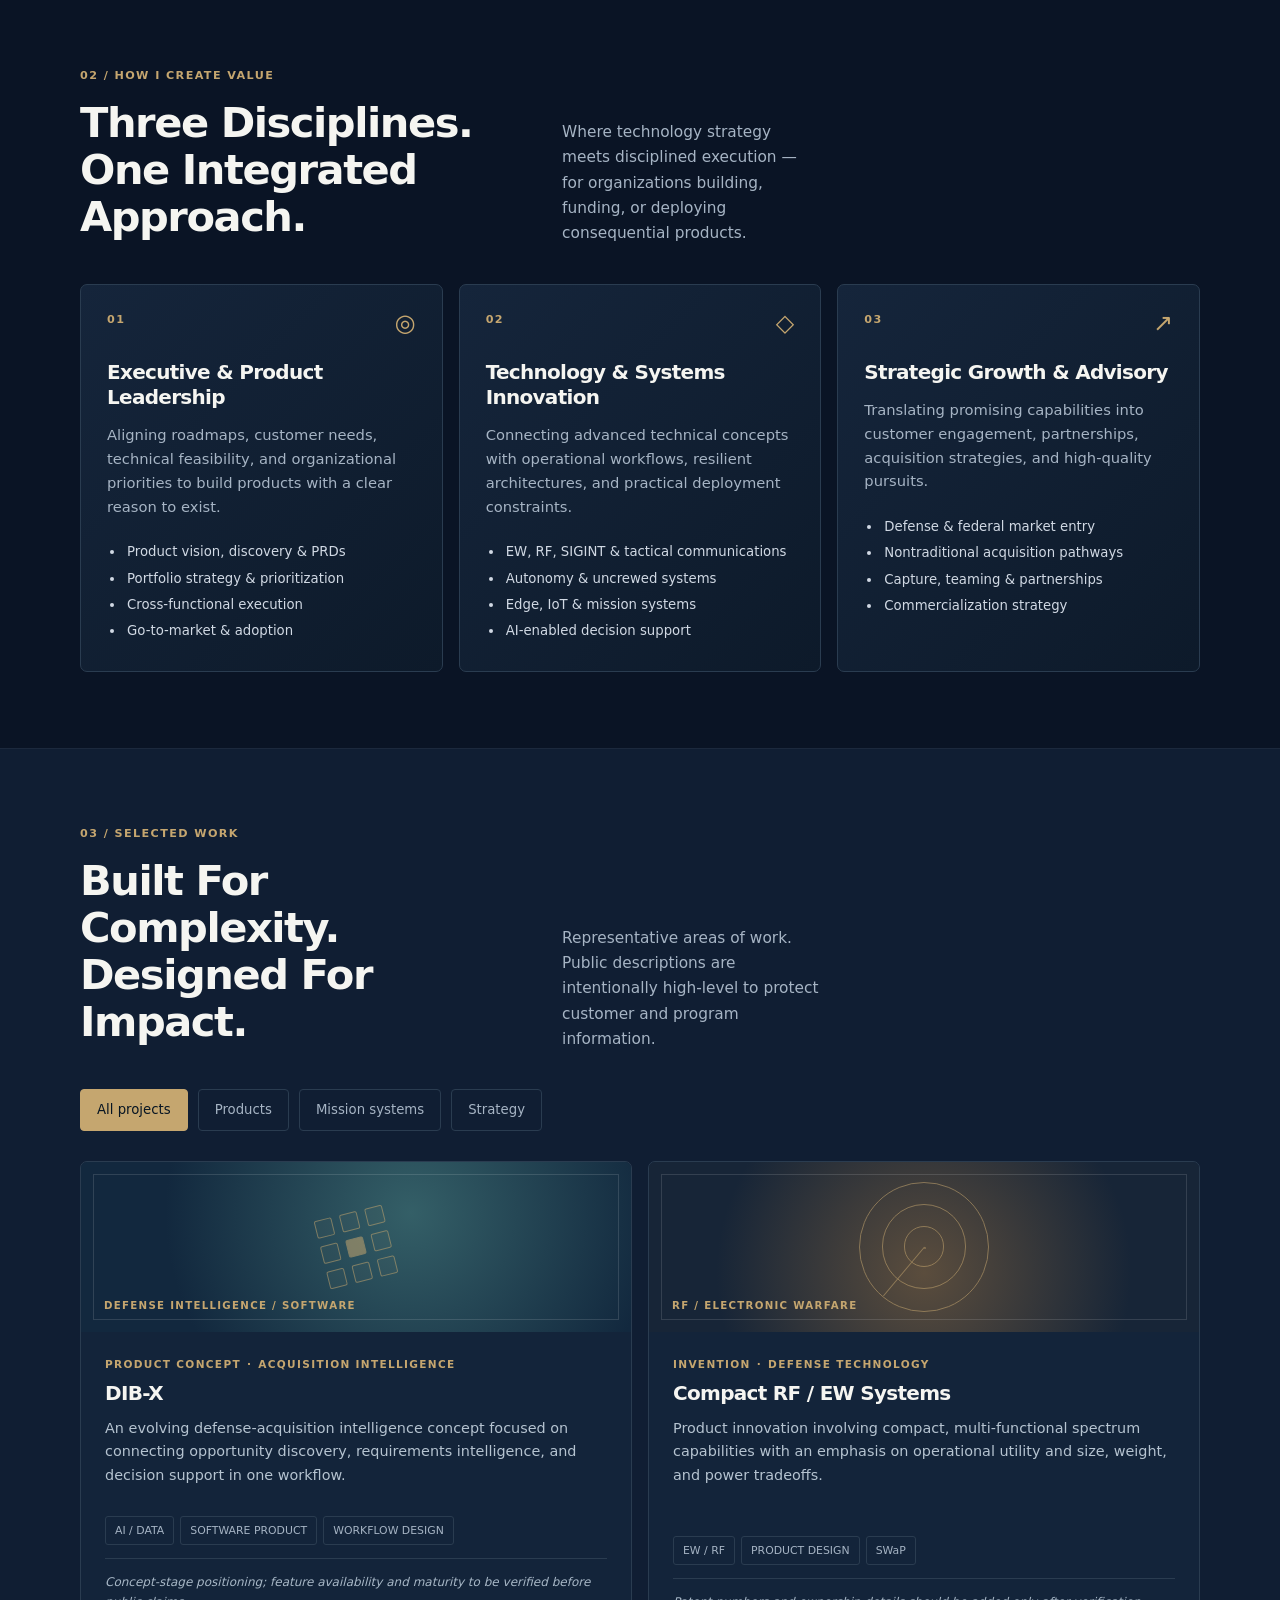
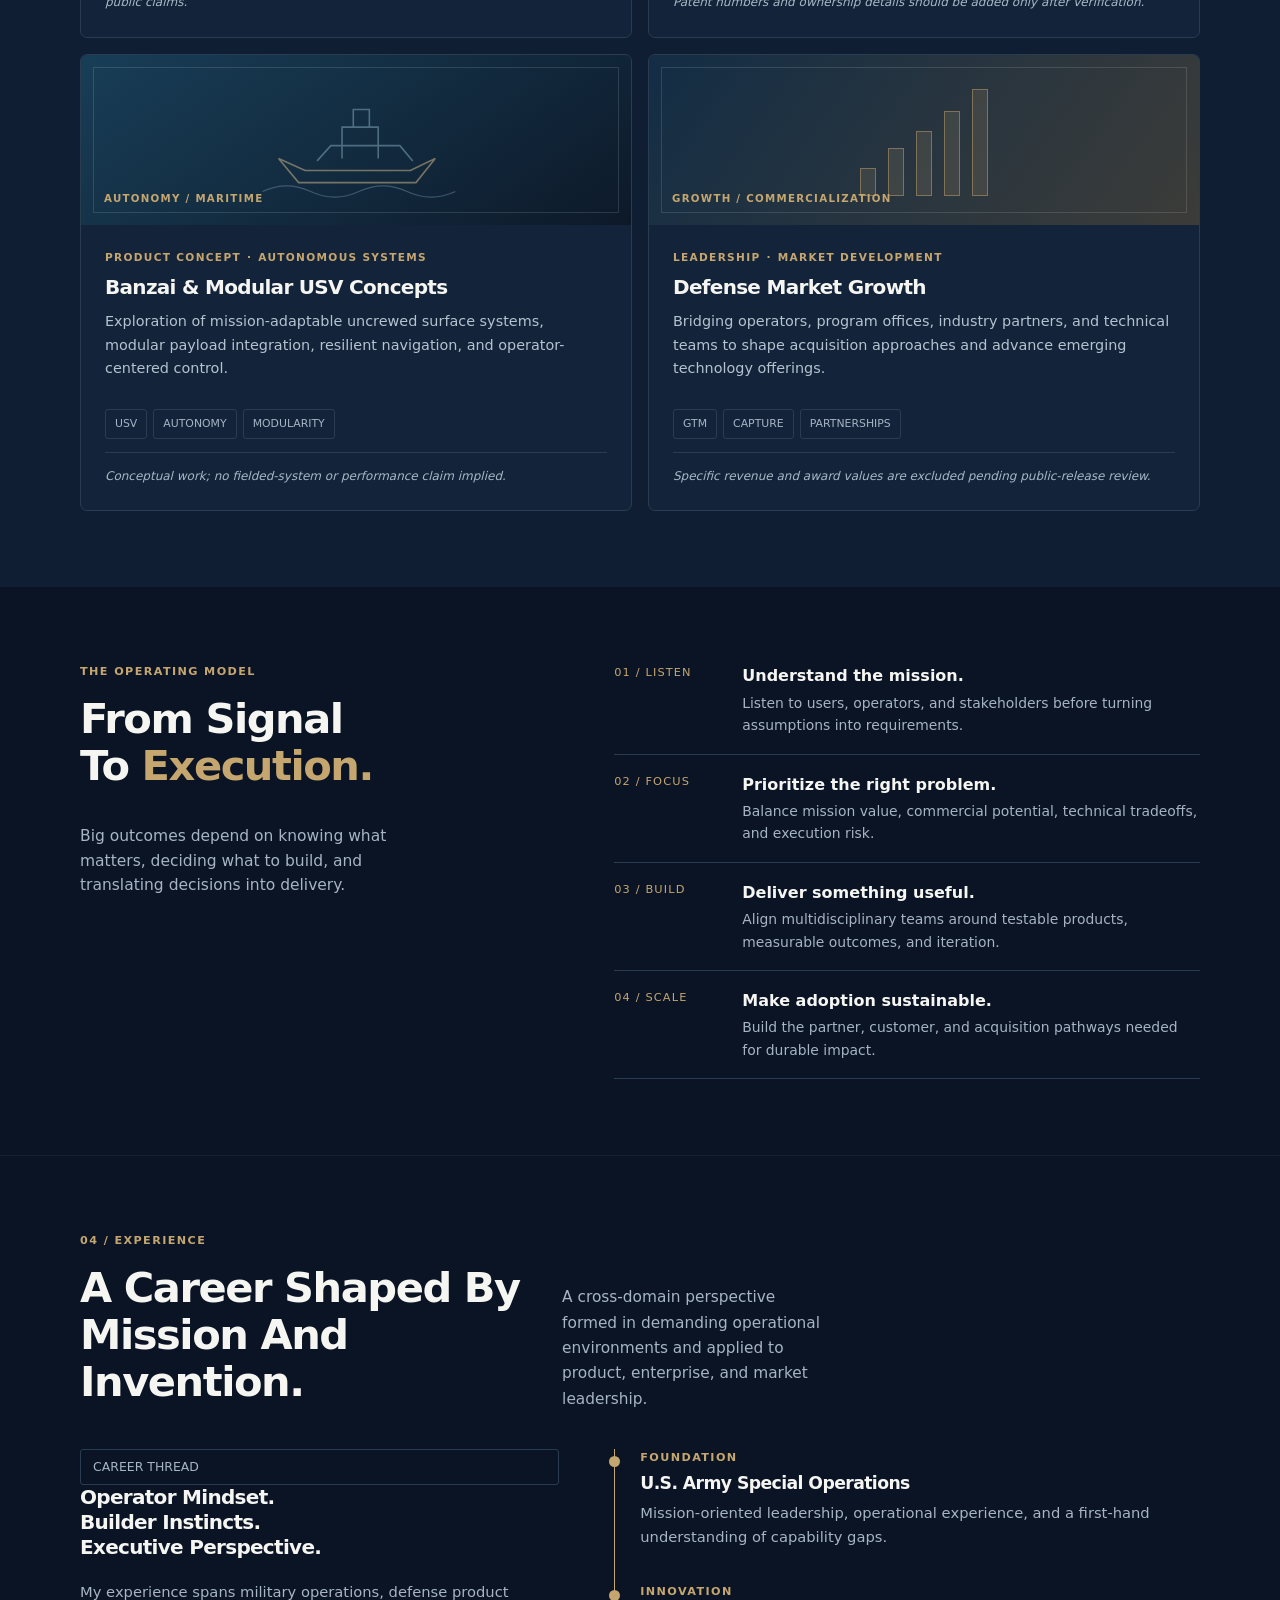
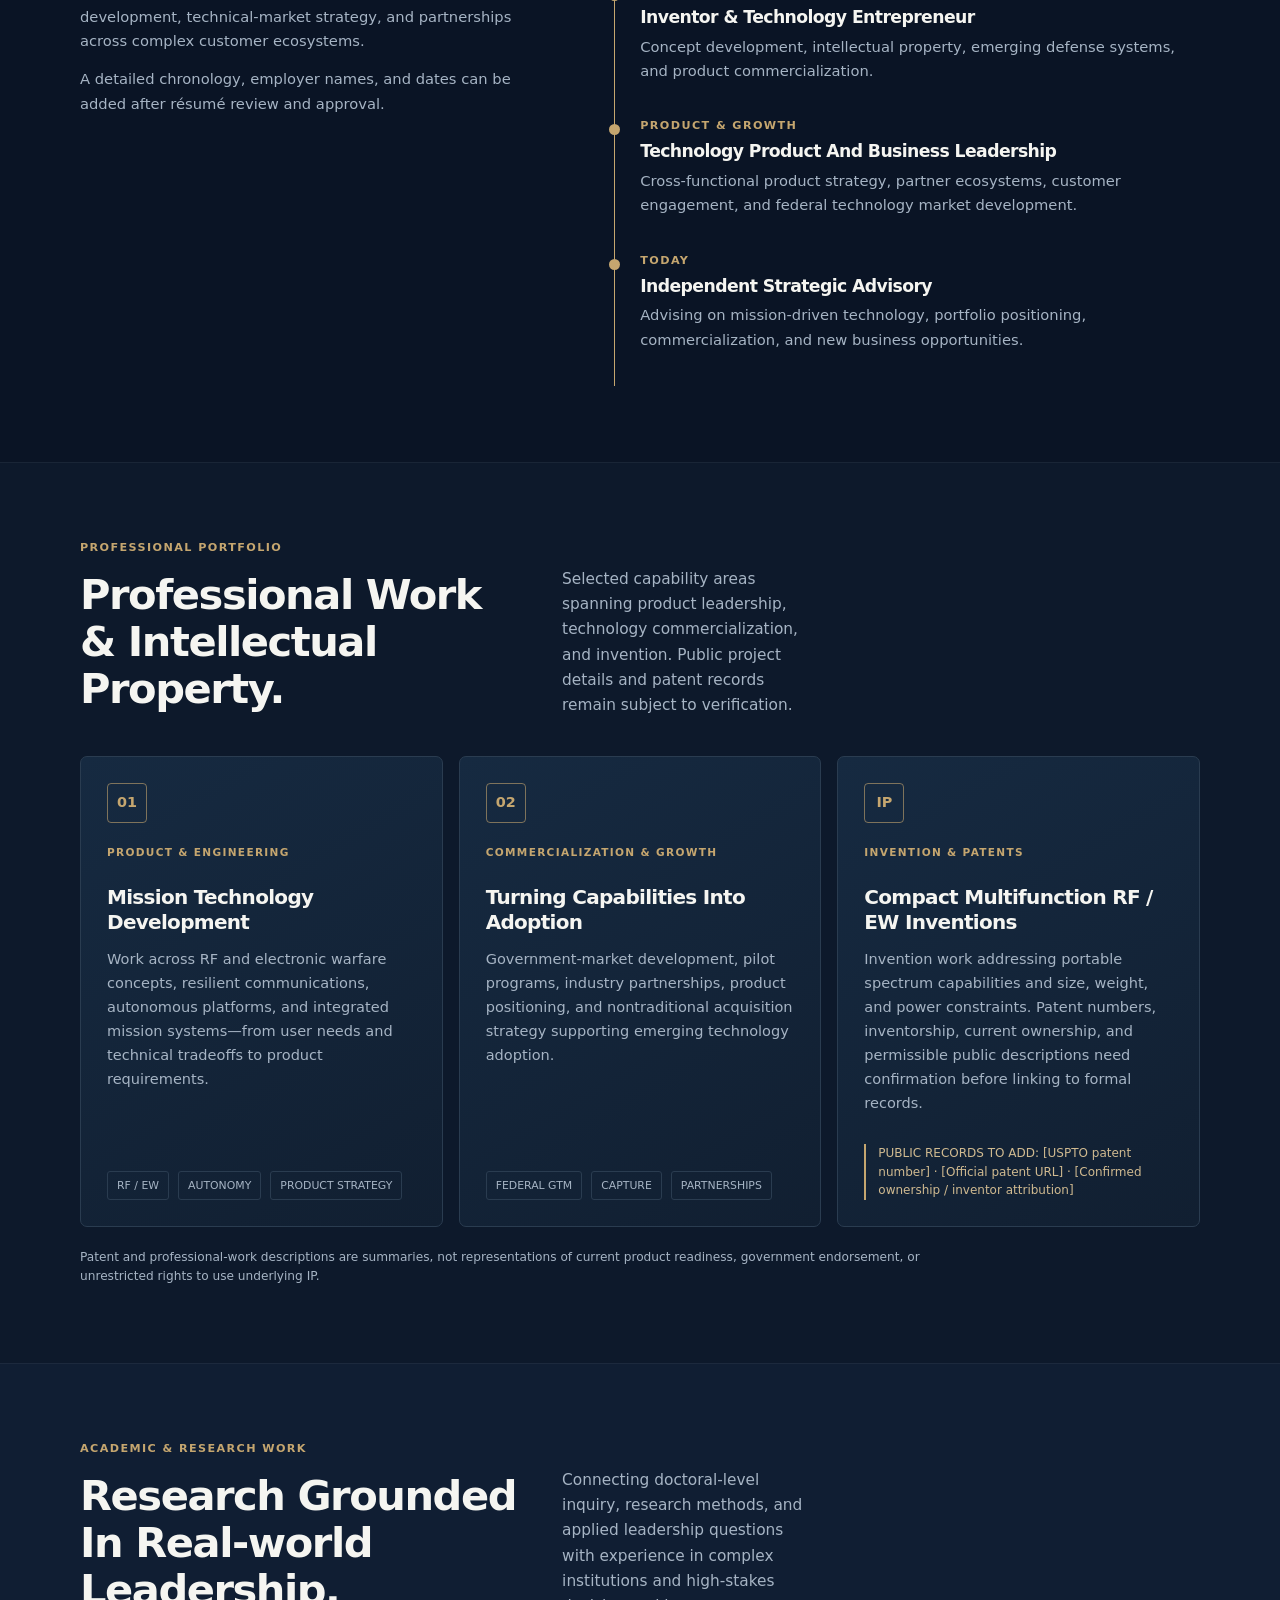
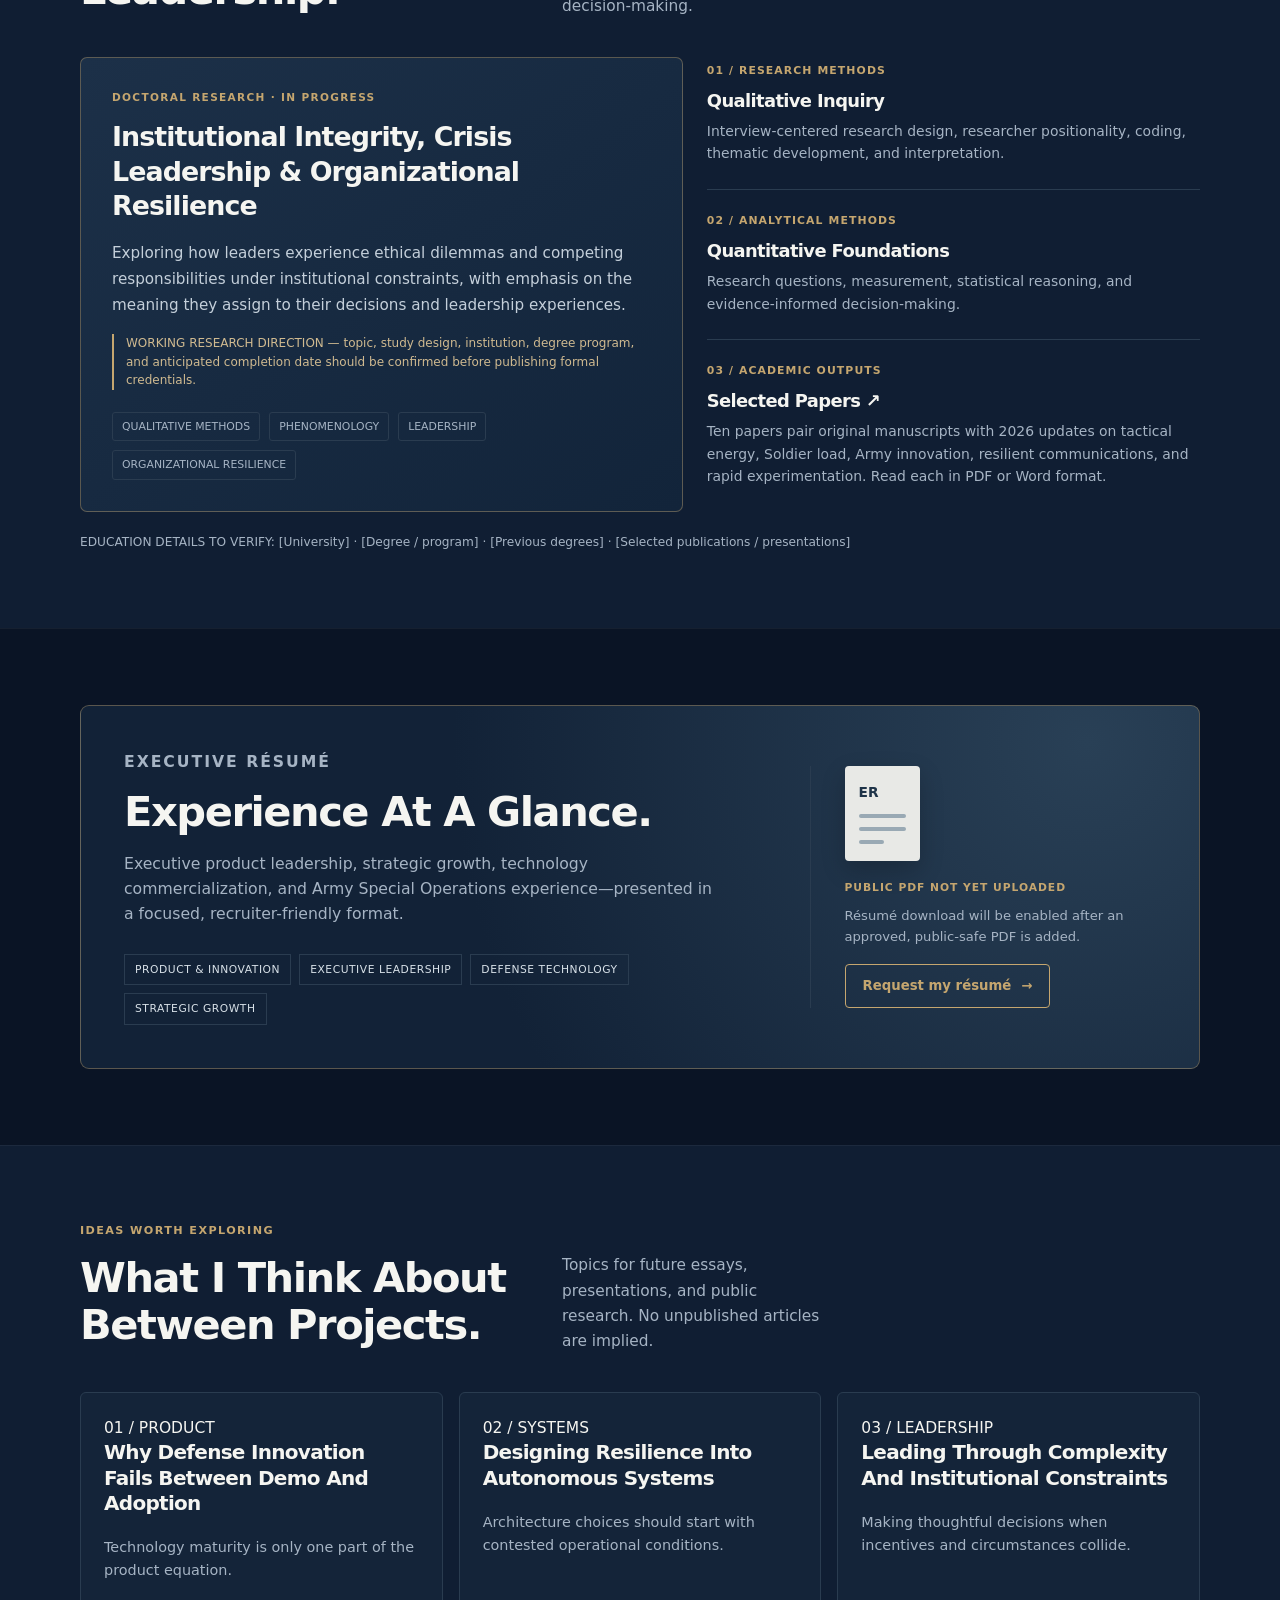
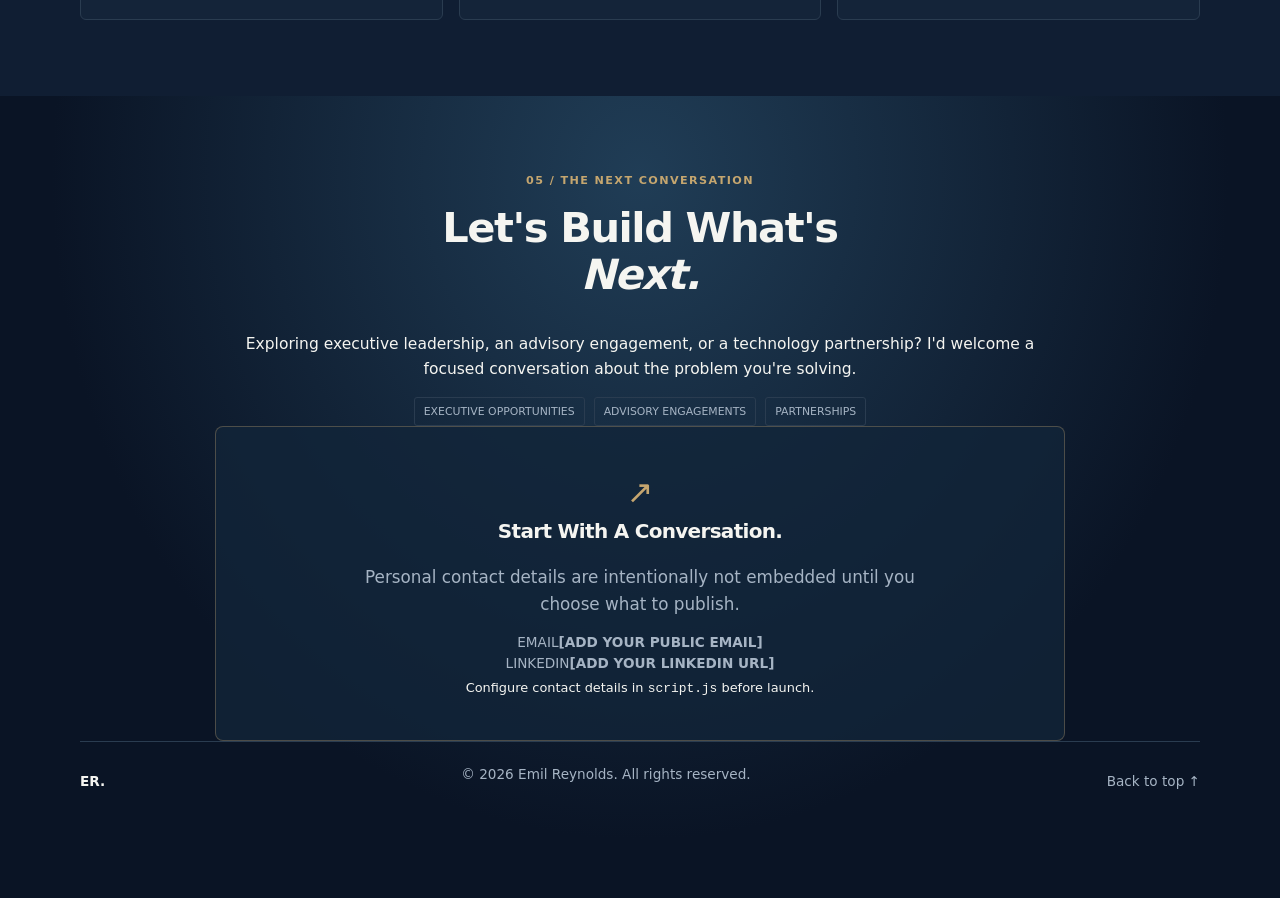
==== commit 839e7a90: "Use Selected White Papers and capitalize every heading word" ====
--- a/index.html
+++ b/index.html
@@ -30,7 +30,7 @@
       <div class="container hero-layout">
         <div class="hero-copy">
           <p class="eyebrow"><span class="pulse"></span> EXECUTIVE LEADERSHIP · SAN DIEGO, CA</p>
-          <h1 id="hero-title">Engineering the<br><em>next advantage.</em></h1>
+          <h1 id="hero-title">Engineering The<br><em>Next Advantage.</em></h1>
           <p class="hero-lead">I bring together <strong>technology innovation, product strategy, and government-market growth</strong> to move ambitious ideas from concept to operational impact.</p>
           <div class="hero-actions"><a href="#work" class="button button-primary">Explore my work <span aria-hidden="true">↗</span></a><a href="#contact" class="button button-outline">Start a conversation <span aria-hidden="true">→</span></a></div>
           <div class="hero-trust"><span>DEFENSE TECHNOLOGY</span><i></i><span>PRODUCT LEADERSHIP</span><i></i><span>STRATEGIC GROWTH</span></div>
@@ -42,38 +42,38 @@
       </div>
       <div class="container hero-bottom"><span class="scroll-label">SCROLL TO EXPLORE <span aria-hidden="true">↓</span></span><span class="hero-index">01 / 05</span></div>
     </section>
-    <section id="about" class="section about-section" aria-labelledby="about-title"><div class="container"><div class="section-head"><p class="eyebrow gold">01 / THE PERSPECTIVE</p><h2 id="about-title">A bridge between <span>vision and execution.</span></h2></div><div class="about-grid"><div><p class="statement">The best ideas don't stop at a prototype. They become capabilities people rely on.</p></div><div class="about-body"><p>I'm Emil Reynolds, a technology and growth leader with a background spanning U.S. Army Special Operations, defense technology, entrepreneurship, product development, and strategic business growth.</p><p>My work connects mission operators and technical teams with product priorities, acquisition pathways, and real-world customer needs. I focus on the difficult middle: translating an emerging capability into a product, a viable go-to-market strategy, and a durable outcome.</p><a class="text-link" href="#experience">Explore my background <span aria-hidden="true">↗</span></a></div></div><div class="capability-strip"><div><span>01</span><strong>Mission context</strong><small>Operator-informed decisions</small></div><div><span>02</span><strong>Product ownership</strong><small>Concept through adoption</small></div><div><span>03</span><strong>Market strategy</strong><small>Federal & commercial pathways</small></div><div><span>04</span><strong>Cross-functional leadership</strong><small>Teams, partners & stakeholders</small></div></div></div></section>
-    <section id="expertise" class="section expertise-section" aria-labelledby="expertise-title"><div class="container"><div class="section-head split-head"><div><p class="eyebrow gold">02 / HOW I CREATE VALUE</p><h2 id="expertise-title">Three disciplines.<br><span>One integrated approach.</span></h2></div><p>Where technology strategy meets disciplined execution — for organizations building, funding, or deploying consequential products.</p></div><div class="service-grid"><article class="service-card"><div class="service-top"><span class="service-number">01</span><span class="service-symbol" aria-hidden="true">◎</span></div><h3>Executive & Product Leadership</h3><p>Aligning roadmaps, customer needs, technical feasibility, and organizational priorities to build products with a clear reason to exist.</p><ul><li>Product vision, discovery & PRDs</li><li>Portfolio strategy & prioritization</li><li>Cross-functional execution</li><li>Go-to-market & adoption</li></ul></article><article class="service-card"><div class="service-top"><span class="service-number">02</span><span class="service-symbol" aria-hidden="true">◇</span></div><h3>Technology & Systems Innovation</h3><p>Connecting advanced technical concepts with operational workflows, resilient architectures, and practical deployment constraints.</p><ul><li>EW, RF, SIGINT & tactical communications</li><li>Autonomy & uncrewed systems</li><li>Edge, IoT & mission systems</li><li>AI-enabled decision support</li></ul></article><article class="service-card"><div class="service-top"><span class="service-number">03</span><span class="service-symbol" aria-hidden="true">↗</span></div><h3>Strategic Growth & Advisory</h3><p>Translating promising capabilities into customer engagement, partnerships, acquisition strategies, and high-quality pursuits.</p><ul><li>Defense & federal market entry</li><li>Nontraditional acquisition pathways</li><li>Capture, teaming & partnerships</li><li>Commercialization strategy</li></ul></article></div></div></section>
-    <section id="work" class="section work-section" aria-labelledby="work-title"><div class="container"><div class="section-head split-head"><div><p class="eyebrow gold">03 / SELECTED WORK</p><h2 id="work-title">Built for complexity.<br><span>Designed for impact.</span></h2></div><p>Representative areas of work. Public descriptions are intentionally high-level to protect customer and program information.</p></div><div class="filter-bar" role="group" aria-label="Filter portfolio projects"><button class="filter-button active" type="button" data-filter="all" aria-pressed="true">All projects</button><button class="filter-button" type="button" data-filter="product" aria-pressed="false">Products</button><button class="filter-button" type="button" data-filter="systems" aria-pressed="false">Mission systems</button><button class="filter-button" type="button" data-filter="strategy" aria-pressed="false">Strategy</button></div><div class="project-grid"><article class="project-card feature-project" data-category="product strategy"><div class="project-art project-art-dib"><div class="product-glyph glyph-grid" aria-hidden="true"><span></span><span></span><span></span><span></span><span></span><span></span><span></span><span></span><span></span></div><span class="project-art-label">DEFENSE INTELLIGENCE / SOFTWARE</span></div><div class="project-content"><div class="project-meta">PRODUCT CONCEPT <span>·</span> ACQUISITION INTELLIGENCE</div><h3>DIB-X</h3><p>An evolving defense-acquisition intelligence concept focused on connecting opportunity discovery, requirements intelligence, and decision support in one workflow.</p><div class="tags"><span>AI / DATA</span><span>SOFTWARE PRODUCT</span><span>WORKFLOW DESIGN</span></div><p class="project-note">Concept-stage positioning; feature availability and maturity to be verified before public claims.</p></div></article><article class="project-card" data-category="systems product"><div class="project-art project-art-ew"><div class="radar-lines" aria-hidden="true"><b></b><b></b><b></b><b></b></div><span class="project-art-label">RF / ELECTRONIC WARFARE</span></div><div class="project-content"><div class="project-meta">INVENTION <span>·</span> DEFENSE TECHNOLOGY</div><h3>Compact RF / EW Systems</h3><p>Product innovation involving compact, multi-functional spectrum capabilities with an emphasis on operational utility and size, weight, and power tradeoffs.</p><div class="tags"><span>EW / RF</span><span>PRODUCT DESIGN</span><span>SWaP</span></div><p class="project-note">Patent numbers and ownership details should be added only after verification.</p></div></article><article class="project-card" data-category="systems product"><div class="project-art project-art-marine"><svg class="boat-icon" viewBox="0 0 280 160" fill="none" aria-hidden="true"><path d="M43 103L76 118H207L238 103L214 133H68L43 103Z" stroke="#c8b287" stroke-width="2"/><path d="M122 103V64H167V103M136 64V42H156V64M91 106L108 87H194L210 106" stroke="#7da4b9" stroke-width="2"/><path d="M23 144Q53 130 83 144T143 144T203 144T263 144" stroke="#607f9a" stroke-width="1.5"/></svg><span class="project-art-label">AUTONOMY / MARITIME</span></div><div class="project-content"><div class="project-meta">PRODUCT CONCEPT <span>·</span> AUTONOMOUS SYSTEMS</div><h3>Banzai & Modular USV Concepts</h3><p>Exploration of mission-adaptable uncrewed surface systems, modular payload integration, resilient navigation, and operator-centered control.</p><div class="tags"><span>USV</span><span>AUTONOMY</span><span>MODULARITY</span></div><p class="project-note">Conceptual work; no fielded-system or performance claim implied.</p></div></article><article class="project-card" data-category="strategy"><div class="project-art project-art-growth"><div class="growth-bars" aria-hidden="true"><span></span><span></span><span></span><span></span><span></span></div><span class="project-art-label">GROWTH / COMMERCIALIZATION</span></div><div class="project-content"><div class="project-meta">LEADERSHIP <span>·</span> MARKET DEVELOPMENT</div><h3>Defense Market Growth</h3><p>Bridging operators, program offices, industry partners, and technical teams to shape acquisition approaches and advance emerging technology offerings.</p><div class="tags"><span>GTM</span><span>CAPTURE</span><span>PARTNERSHIPS</span></div><p class="project-note">Specific revenue and award values are excluded pending public-release review.</p></div></article></div></div></section>
-    <section class="section approach-section" aria-labelledby="approach-title"><div class="container approach-layout"><div><p class="eyebrow gold">THE OPERATING MODEL</p><h2 id="approach-title">From signal<br>to <em>execution.</em></h2><p>Big outcomes depend on knowing what matters, deciding what to build, and translating decisions into delivery.</p></div><div class="approach-steps"><div><span>01 / LISTEN</span><strong>Understand the mission.</strong><p>Listen to users, operators, and stakeholders before turning assumptions into requirements.</p></div><div><span>02 / FOCUS</span><strong>Prioritize the right problem.</strong><p>Balance mission value, commercial potential, technical tradeoffs, and execution risk.</p></div><div><span>03 / BUILD</span><strong>Deliver something useful.</strong><p>Align multidisciplinary teams around testable products, measurable outcomes, and iteration.</p></div><div><span>04 / SCALE</span><strong>Make adoption sustainable.</strong><p>Build the partner, customer, and acquisition pathways needed for durable impact.</p></div></div></div></section>
-    <section id="experience" class="section experience-section" aria-labelledby="experience-title"><div class="container"><div class="section-head split-head"><div><p class="eyebrow gold">04 / EXPERIENCE</p><h2 id="experience-title">A career shaped by<br><span>mission and invention.</span></h2></div><p>A cross-domain perspective formed in demanding operational environments and applied to product, enterprise, and market leadership.</p></div><div class="experience-layout"><div class="experience-story"><div class="story-badge">CAREER THREAD</div><h3>Operator mindset.<br>Builder instincts.<br>Executive perspective.</h3><p>My experience spans military operations, defense product development, technical-market strategy, and partnerships across complex customer ecosystems.</p><p class="muted-small">A detailed chronology, employer names, and dates can be added after résumé review and approval.</p></div><div class="timeline"><div class="timeline-item"><span class="timeline-dot"></span><div class="timeline-kicker">FOUNDATION</div><h3>U.S. Army Special Operations</h3><p>Mission-oriented leadership, operational experience, and a first-hand understanding of capability gaps.</p></div><div class="timeline-item"><span class="timeline-dot"></span><div class="timeline-kicker">INNOVATION</div><h3>Inventor & Technology Entrepreneur</h3><p>Concept development, intellectual property, emerging defense systems, and product commercialization.</p></div><div class="timeline-item"><span class="timeline-dot"></span><div class="timeline-kicker">PRODUCT & GROWTH</div><h3>Technology Product and Business Leadership</h3><p>Cross-functional product strategy, partner ecosystems, customer engagement, and federal technology market development.</p></div><div class="timeline-item"><span class="timeline-dot"></span><div class="timeline-kicker">TODAY</div><h3>Independent Strategic Advisory</h3><p>Advising on mission-driven technology, portfolio positioning, commercialization, and new business opportunities.</p></div></div></div></div></section>
+    <section id="about" class="section about-section" aria-labelledby="about-title"><div class="container"><div class="section-head"><p class="eyebrow gold">01 / THE PERSPECTIVE</p><h2 id="about-title">A Bridge Between <span>Vision And Execution.</span></h2></div><div class="about-grid"><div><p class="statement">The best ideas don't stop at a prototype. They become capabilities people rely on.</p></div><div class="about-body"><p>I'm Emil Reynolds, a technology and growth leader with a background spanning U.S. Army Special Operations, defense technology, entrepreneurship, product development, and strategic business growth.</p><p>My work connects mission operators and technical teams with product priorities, acquisition pathways, and real-world customer needs. I focus on the difficult middle: translating an emerging capability into a product, a viable go-to-market strategy, and a durable outcome.</p><a class="text-link" href="#experience">Explore my background <span aria-hidden="true">↗</span></a></div></div><div class="capability-strip"><div><span>01</span><strong>Mission context</strong><small>Operator-informed decisions</small></div><div><span>02</span><strong>Product ownership</strong><small>Concept through adoption</small></div><div><span>03</span><strong>Market strategy</strong><small>Federal & commercial pathways</small></div><div><span>04</span><strong>Cross-functional leadership</strong><small>Teams, partners & stakeholders</small></div></div></div></section>
+    <section id="expertise" class="section expertise-section" aria-labelledby="expertise-title"><div class="container"><div class="section-head split-head"><div><p class="eyebrow gold">02 / HOW I CREATE VALUE</p><h2 id="expertise-title">Three Disciplines.<br><span>One Integrated Approach.</span></h2></div><p>Where technology strategy meets disciplined execution — for organizations building, funding, or deploying consequential products.</p></div><div class="service-grid"><article class="service-card"><div class="service-top"><span class="service-number">01</span><span class="service-symbol" aria-hidden="true">◎</span></div><h3>Executive & Product Leadership</h3><p>Aligning roadmaps, customer needs, technical feasibility, and organizational priorities to build products with a clear reason to exist.</p><ul><li>Product vision, discovery & PRDs</li><li>Portfolio strategy & prioritization</li><li>Cross-functional execution</li><li>Go-to-market & adoption</li></ul></article><article class="service-card"><div class="service-top"><span class="service-number">02</span><span class="service-symbol" aria-hidden="true">◇</span></div><h3>Technology & Systems Innovation</h3><p>Connecting advanced technical concepts with operational workflows, resilient architectures, and practical deployment constraints.</p><ul><li>EW, RF, SIGINT & tactical communications</li><li>Autonomy & uncrewed systems</li><li>Edge, IoT & mission systems</li><li>AI-enabled decision support</li></ul></article><article class="service-card"><div class="service-top"><span class="service-number">03</span><span class="service-symbol" aria-hidden="true">↗</span></div><h3>Strategic Growth & Advisory</h3><p>Translating promising capabilities into customer engagement, partnerships, acquisition strategies, and high-quality pursuits.</p><ul><li>Defense & federal market entry</li><li>Nontraditional acquisition pathways</li><li>Capture, teaming & partnerships</li><li>Commercialization strategy</li></ul></article></div></div></section>
+    <section id="work" class="section work-section" aria-labelledby="work-title"><div class="container"><div class="section-head split-head"><div><p class="eyebrow gold">03 / SELECTED WORK</p><h2 id="work-title">Built For Complexity.<br><span>Designed For Impact.</span></h2></div><p>Representative areas of work. Public descriptions are intentionally high-level to protect customer and program information.</p></div><div class="filter-bar" role="group" aria-label="Filter portfolio projects"><button class="filter-button active" type="button" data-filter="all" aria-pressed="true">All projects</button><button class="filter-button" type="button" data-filter="product" aria-pressed="false">Products</button><button class="filter-button" type="button" data-filter="systems" aria-pressed="false">Mission systems</button><button class="filter-button" type="button" data-filter="strategy" aria-pressed="false">Strategy</button></div><div class="project-grid"><article class="project-card feature-project" data-category="product strategy"><div class="project-art project-art-dib"><div class="product-glyph glyph-grid" aria-hidden="true"><span></span><span></span><span></span><span></span><span></span><span></span><span></span><span></span><span></span></div><span class="project-art-label">DEFENSE INTELLIGENCE / SOFTWARE</span></div><div class="project-content"><div class="project-meta">PRODUCT CONCEPT <span>·</span> ACQUISITION INTELLIGENCE</div><h3>DIB-X</h3><p>An evolving defense-acquisition intelligence concept focused on connecting opportunity discovery, requirements intelligence, and decision support in one workflow.</p><div class="tags"><span>AI / DATA</span><span>SOFTWARE PRODUCT</span><span>WORKFLOW DESIGN</span></div><p class="project-note">Concept-stage positioning; feature availability and maturity to be verified before public claims.</p></div></article><article class="project-card" data-category="systems product"><div class="project-art project-art-ew"><div class="radar-lines" aria-hidden="true"><b></b><b></b><b></b><b></b></div><span class="project-art-label">RF / ELECTRONIC WARFARE</span></div><div class="project-content"><div class="project-meta">INVENTION <span>·</span> DEFENSE TECHNOLOGY</div><h3>Compact RF / EW Systems</h3><p>Product innovation involving compact, multi-functional spectrum capabilities with an emphasis on operational utility and size, weight, and power tradeoffs.</p><div class="tags"><span>EW / RF</span><span>PRODUCT DESIGN</span><span>SWaP</span></div><p class="project-note">Patent numbers and ownership details should be added only after verification.</p></div></article><article class="project-card" data-category="systems product"><div class="project-art project-art-marine"><svg class="boat-icon" viewBox="0 0 280 160" fill="none" aria-hidden="true"><path d="M43 103L76 118H207L238 103L214 133H68L43 103Z" stroke="#c8b287" stroke-width="2"/><path d="M122 103V64H167V103M136 64V42H156V64M91 106L108 87H194L210 106" stroke="#7da4b9" stroke-width="2"/><path d="M23 144Q53 130 83 144T143 144T203 144T263 144" stroke="#607f9a" stroke-width="1.5"/></svg><span class="project-art-label">AUTONOMY / MARITIME</span></div><div class="project-content"><div class="project-meta">PRODUCT CONCEPT <span>·</span> AUTONOMOUS SYSTEMS</div><h3>Banzai & Modular USV Concepts</h3><p>Exploration of mission-adaptable uncrewed surface systems, modular payload integration, resilient navigation, and operator-centered control.</p><div class="tags"><span>USV</span><span>AUTONOMY</span><span>MODULARITY</span></div><p class="project-note">Conceptual work; no fielded-system or performance claim implied.</p></div></article><article class="project-card" data-category="strategy"><div class="project-art project-art-growth"><div class="growth-bars" aria-hidden="true"><span></span><span></span><span></span><span></span><span></span></div><span class="project-art-label">GROWTH / COMMERCIALIZATION</span></div><div class="project-content"><div class="project-meta">LEADERSHIP <span>·</span> MARKET DEVELOPMENT</div><h3>Defense Market Growth</h3><p>Bridging operators, program offices, industry partners, and technical teams to shape acquisition approaches and advance emerging technology offerings.</p><div class="tags"><span>GTM</span><span>CAPTURE</span><span>PARTNERSHIPS</span></div><p class="project-note">Specific revenue and award values are excluded pending public-release review.</p></div></article></div></div></section>
+    <section class="section approach-section" aria-labelledby="approach-title"><div class="container approach-layout"><div><p class="eyebrow gold">THE OPERATING MODEL</p><h2 id="approach-title">From Signal<br>To <em>Execution.</em></h2><p>Big outcomes depend on knowing what matters, deciding what to build, and translating decisions into delivery.</p></div><div class="approach-steps"><div><span>01 / LISTEN</span><strong>Understand the mission.</strong><p>Listen to users, operators, and stakeholders before turning assumptions into requirements.</p></div><div><span>02 / FOCUS</span><strong>Prioritize the right problem.</strong><p>Balance mission value, commercial potential, technical tradeoffs, and execution risk.</p></div><div><span>03 / BUILD</span><strong>Deliver something useful.</strong><p>Align multidisciplinary teams around testable products, measurable outcomes, and iteration.</p></div><div><span>04 / SCALE</span><strong>Make adoption sustainable.</strong><p>Build the partner, customer, and acquisition pathways needed for durable impact.</p></div></div></div></section>
+    <section id="experience" class="section experience-section" aria-labelledby="experience-title"><div class="container"><div class="section-head split-head"><div><p class="eyebrow gold">04 / EXPERIENCE</p><h2 id="experience-title">A Career Shaped By<br><span>Mission And Invention.</span></h2></div><p>A cross-domain perspective formed in demanding operational environments and applied to product, enterprise, and market leadership.</p></div><div class="experience-layout"><div class="experience-story"><div class="story-badge">CAREER THREAD</div><h3>Operator Mindset.<br>Builder Instincts.<br>Executive Perspective.</h3><p>My experience spans military operations, defense product development, technical-market strategy, and partnerships across complex customer ecosystems.</p><p class="muted-small">A detailed chronology, employer names, and dates can be added after résumé review and approval.</p></div><div class="timeline"><div class="timeline-item"><span class="timeline-dot"></span><div class="timeline-kicker">FOUNDATION</div><h3>U.S. Army Special Operations</h3><p>Mission-oriented leadership, operational experience, and a first-hand understanding of capability gaps.</p></div><div class="timeline-item"><span class="timeline-dot"></span><div class="timeline-kicker">INNOVATION</div><h3>Inventor & Technology Entrepreneur</h3><p>Concept development, intellectual property, emerging defense systems, and product commercialization.</p></div><div class="timeline-item"><span class="timeline-dot"></span><div class="timeline-kicker">PRODUCT & GROWTH</div><h3>Technology Product And Business Leadership</h3><p>Cross-functional product strategy, partner ecosystems, customer engagement, and federal technology market development.</p></div><div class="timeline-item"><span class="timeline-dot"></span><div class="timeline-kicker">TODAY</div><h3>Independent Strategic Advisory</h3><p>Advising on mission-driven technology, portfolio positioning, commercialization, and new business opportunities.</p></div></div></div></div></section>
 
     <!-- Professional examples are deliberately high-level. Confirm public-release permissions before adding client details. -->
     <section id="professional" class="section professional-section" aria-labelledby="professional-title">
       <div class="container">
         <div class="section-head split-head">
-          <div><p class="eyebrow gold">PROFESSIONAL PORTFOLIO</p><h2 id="professional-title">Professional work <span>& intellectual property.</span></h2></div>
+          <div><p class="eyebrow gold">PROFESSIONAL PORTFOLIO</p><h2 id="professional-title">Professional Work <span>& Intellectual Property.</span></h2></div>
           <p>Selected capability areas spanning product leadership, technology commercialization, and invention. Public project details and patent records remain subject to verification.</p>
         </div>
         <div class="professional-grid">
           <article class="professional-card">
             <span class="professional-icon" aria-hidden="true">01</span>
             <p class="project-meta">PRODUCT & ENGINEERING</p>
-            <h3>Mission technology development</h3>
+            <h3>Mission Technology Development</h3>
             <p>Work across RF and electronic warfare concepts, resilient communications, autonomous platforms, and integrated mission systems—from user needs and technical tradeoffs to product requirements.</p>
             <div class="tags"><span>RF / EW</span><span>AUTONOMY</span><span>PRODUCT STRATEGY</span></div>
           </article>
           <article class="professional-card">
             <span class="professional-icon" aria-hidden="true">02</span>
             <p class="project-meta">COMMERCIALIZATION & GROWTH</p>
-            <h3>Turning capabilities into adoption</h3>
+            <h3>Turning Capabilities Into Adoption</h3>
             <p>Government-market development, pilot programs, industry partnerships, product positioning, and nontraditional acquisition strategy supporting emerging technology adoption.</p>
             <div class="tags"><span>FEDERAL GTM</span><span>CAPTURE</span><span>PARTNERSHIPS</span></div>
           </article>
           <article class="professional-card patent-card">
             <span class="professional-icon" aria-hidden="true">IP</span>
             <p class="project-meta">INVENTION & PATENTS</p>
-            <h3>Compact multifunction RF / EW inventions</h3>
+            <h3>Compact Multifunction RF / EW Inventions</h3>
             <p>Invention work addressing portable spectrum capabilities and size, weight, and power constraints. Patent numbers, inventorship, current ownership, and permissible public descriptions need confirmation before linking to formal records.</p>
             <p class="verification-note">PUBLIC RECORDS TO ADD: [USPTO patent number] · [Official patent URL] · [Confirmed ownership / inventor attribution]</p>
           </article>
@@ -84,21 +84,21 @@
     <section id="education" class="section education-section" aria-labelledby="education-title">
       <div class="container">
         <div class="section-head split-head">
-          <div><p class="eyebrow gold">ACADEMIC & RESEARCH WORK</p><h2 id="education-title">Research grounded <span>in real-world leadership.</span></h2></div>
+          <div><p class="eyebrow gold">ACADEMIC & RESEARCH WORK</p><h2 id="education-title">Research Grounded <span>In Real-world Leadership.</span></h2></div>
           <p>Connecting doctoral-level inquiry, research methods, and applied leadership questions with experience in complex institutions and high-stakes decision-making.</p>
         </div>
         <div class="academic-layout">
           <article class="academic-feature">
             <p class="project-meta">DOCTORAL RESEARCH · IN PROGRESS</p>
-            <h3>Institutional integrity, crisis leadership & organizational resilience</h3>
+            <h3>Institutional Integrity, Crisis Leadership & Organizational Resilience</h3>
             <p>Exploring how leaders experience ethical dilemmas and competing responsibilities under institutional constraints, with emphasis on the meaning they assign to their decisions and leadership experiences.</p>
             <p class="verification-note">WORKING RESEARCH DIRECTION — topic, study design, institution, degree program, and anticipated completion date should be confirmed before publishing formal credentials.</p>
             <div class="tags"><span>QUALITATIVE METHODS</span><span>PHENOMENOLOGY</span><span>LEADERSHIP</span><span>ORGANIZATIONAL RESILIENCE</span></div>
           </article>
           <div class="academic-list">
-            <article><span class="academic-index">01 / RESEARCH METHODS</span><h3>Qualitative inquiry</h3><p>Interview-centered research design, researcher positionality, coding, thematic development, and interpretation.</p></article>
-            <article><span class="academic-index">02 / ANALYTICAL METHODS</span><h3>Quantitative foundations</h3><p>Research questions, measurement, statistical reasoning, and evidence-informed decision-making.</p></article>
-            <article><span class="academic-index">03 / ACADEMIC OUTPUTS</span><h3><a href="papers.html">Selected papers ↗</a></h3><p>Ten papers pair original manuscripts with 2026 updates on tactical energy, Soldier load, Army innovation, resilient communications, and rapid experimentation. Read each in PDF or Word format.</p></article>
+            <article><span class="academic-index">01 / RESEARCH METHODS</span><h3>Qualitative Inquiry</h3><p>Interview-centered research design, researcher positionality, coding, thematic development, and interpretation.</p></article>
+            <article><span class="academic-index">02 / ANALYTICAL METHODS</span><h3>Quantitative Foundations</h3><p>Research questions, measurement, statistical reasoning, and evidence-informed decision-making.</p></article>
+            <article><span class="academic-index">03 / ACADEMIC OUTPUTS</span><h3><a href="papers.html">Selected Papers ↗</a></h3><p>Ten papers pair original manuscripts with 2026 updates on tactical energy, Soldier load, Army innovation, resilient communications, and rapid experimentation. Read each in PDF or Word format.</p></article>
           </div>
         </div>
         <p class="section-footnote">EDUCATION DETAILS TO VERIFY: [University] · [Degree / program] · [Previous degrees] · [Selected publications / presentations]</p>
@@ -109,7 +109,7 @@
         <div class="resume-panel">
           <div>
             <p class="eyebrow gold">EXECUTIVE RÉSUMÉ</p>
-            <h2 id="resume-title">Experience at a glance.</h2>
+            <h2 id="resume-title">Experience At A Glance.</h2>
             <p>Executive product leadership, strategic growth, technology commercialization, and Army Special Operations experience—presented in a focused, recruiter-friendly format.</p>
             <div class="resume-chips"><span>PRODUCT & INNOVATION</span><span>EXECUTIVE LEADERSHIP</span><span>DEFENSE TECHNOLOGY</span><span>STRATEGIC GROWTH</span></div>
           </div>
@@ -122,8 +122,8 @@
         </div>
       </div>
     </section>
-    <section class="section insights-section" aria-labelledby="insights-title"><div class="container"><div class="section-head split-head"><div><p class="eyebrow gold">IDEAS WORTH EXPLORING</p><h2 id="insights-title">What I think about<br><span>between projects.</span></h2></div><p>Topics for future essays, presentations, and public research. No unpublished articles are implied.</p></div><div class="insight-grid"><div class="insight-card"><span>01 / PRODUCT</span><h3>Why defense innovation fails between demo and adoption</h3><p>Technology maturity is only one part of the product equation.</p></div><div class="insight-card"><span>02 / SYSTEMS</span><h3>Designing resilience into autonomous systems</h3><p>Architecture choices should start with contested operational conditions.</p></div><div class="insight-card"><span>03 / LEADERSHIP</span><h3>Leading through complexity and institutional constraints</h3><p>Making thoughtful decisions when incentives and circumstances collide.</p></div></div></div></section>
-    <section id="contact" class="section contact-section" aria-labelledby="contact-title"><div class="container contact-layout"><div><p class="eyebrow gold">05 / THE NEXT CONVERSATION</p><h2 id="contact-title">Let's build what's<br><em>next.</em></h2><p>Exploring executive leadership, an advisory engagement, or a technology partnership? I'd welcome a focused conversation about the problem you're solving.</p><div class="contact-tags"><span>EXECUTIVE OPPORTUNITIES</span><span>ADVISORY ENGAGEMENTS</span><span>PARTNERSHIPS</span></div></div><div class="contact-panel"><div class="contact-panel-icon" aria-hidden="true">↗</div><h3>Start with a conversation.</h3><p>Personal contact details are intentionally not embedded until you choose what to publish.</p><div class="contact-placeholder"><span>EMAIL</span><strong id="contact-email">[ADD YOUR PUBLIC EMAIL]</strong></div><div class="contact-placeholder"><span>LINKEDIN</span><strong id="contact-linkedin">[ADD YOUR LINKEDIN URL]</strong></div><a href="mailto:" class="button button-primary contact-button" id="email-button" hidden>Email Emil <span aria-hidden="true">↗</span></a><a href="#contact" class="button button-outline contact-button" id="linkedin-button" hidden target="_blank" rel="noopener noreferrer">View LinkedIn <span aria-hidden="true">↗</span></a><small>Configure contact details in <code>script.js</code> before launch.</small></div></div><div class="container footer"><a href="#top" class="footer-brand">ER<span>.</span></a><p>© <span id="year">2026</span> Emil Reynolds. All rights reserved.</p><a href="#top">Back to top ↑</a></div></section>
+    <section class="section insights-section" aria-labelledby="insights-title"><div class="container"><div class="section-head split-head"><div><p class="eyebrow gold">IDEAS WORTH EXPLORING</p><h2 id="insights-title">What I Think About<br><span>Between Projects.</span></h2></div><p>Topics for future essays, presentations, and public research. No unpublished articles are implied.</p></div><div class="insight-grid"><div class="insight-card"><span>01 / PRODUCT</span><h3>Why Defense Innovation Fails Between Demo And Adoption</h3><p>Technology maturity is only one part of the product equation.</p></div><div class="insight-card"><span>02 / SYSTEMS</span><h3>Designing Resilience Into Autonomous Systems</h3><p>Architecture choices should start with contested operational conditions.</p></div><div class="insight-card"><span>03 / LEADERSHIP</span><h3>Leading Through Complexity And Institutional Constraints</h3><p>Making thoughtful decisions when incentives and circumstances collide.</p></div></div></div></section>
+    <section id="contact" class="section contact-section" aria-labelledby="contact-title"><div class="container contact-layout"><div><p class="eyebrow gold">05 / THE NEXT CONVERSATION</p><h2 id="contact-title">Let's Build What's<br><em>Next.</em></h2><p>Exploring executive leadership, an advisory engagement, or a technology partnership? I'd welcome a focused conversation about the problem you're solving.</p><div class="contact-tags"><span>EXECUTIVE OPPORTUNITIES</span><span>ADVISORY ENGAGEMENTS</span><span>PARTNERSHIPS</span></div></div><div class="contact-panel"><div class="contact-panel-icon" aria-hidden="true">↗</div><h3>Start With A Conversation.</h3><p>Personal contact details are intentionally not embedded until you choose what to publish.</p><div class="contact-placeholder"><span>EMAIL</span><strong id="contact-email">[ADD YOUR PUBLIC EMAIL]</strong></div><div class="contact-placeholder"><span>LINKEDIN</span><strong id="contact-linkedin">[ADD YOUR LINKEDIN URL]</strong></div><a href="mailto:" class="button button-primary contact-button" id="email-button" hidden>Email Emil <span aria-hidden="true">↗</span></a><a href="#contact" class="button button-outline contact-button" id="linkedin-button" hidden target="_blank" rel="noopener noreferrer">View LinkedIn <span aria-hidden="true">↗</span></a><small>Configure contact details in <code>script.js</code> before launch.</small></div></div><div class="container footer"><a href="#top" class="footer-brand">ER<span>.</span></a><p>© <span id="year">2026</span> Emil Reynolds. All rights reserved.</p><a href="#top">Back to top ↑</a></div></section>
   </main>
   <script src="script.js" defer></script>
 </body>
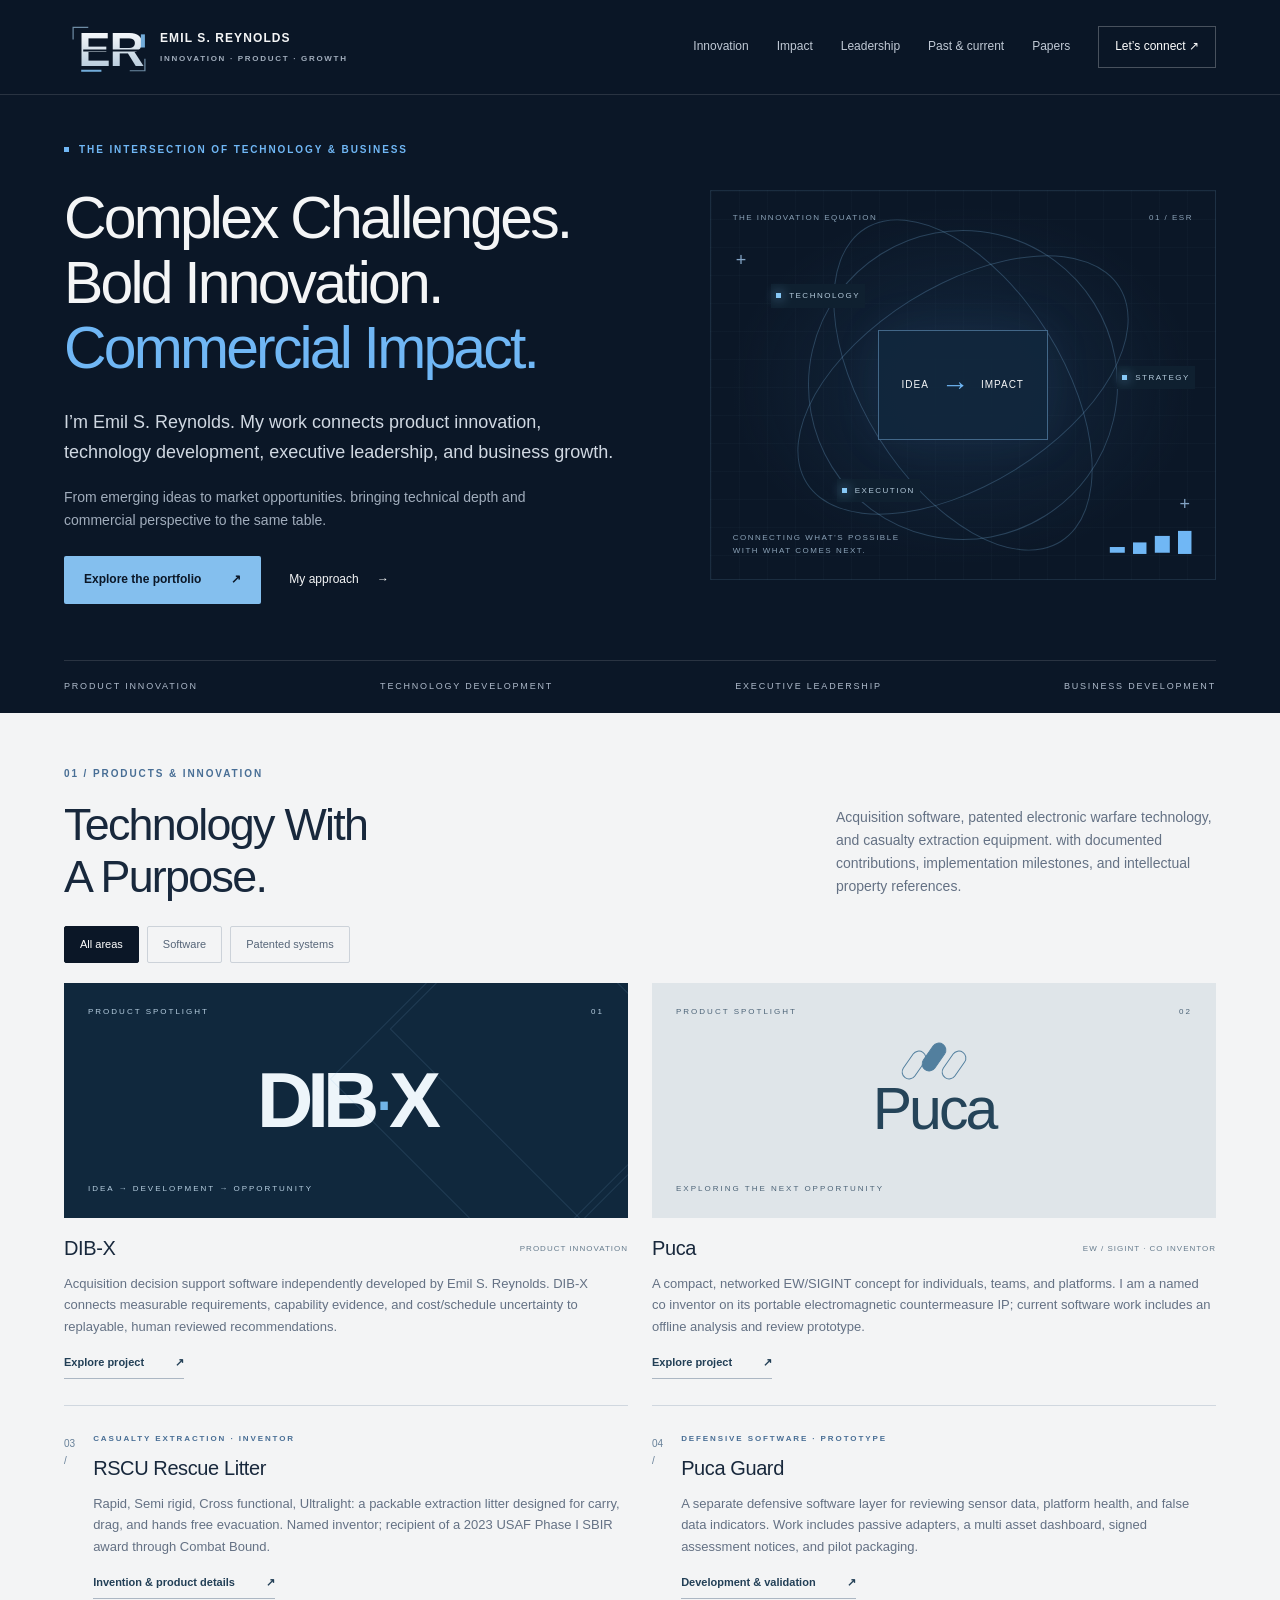
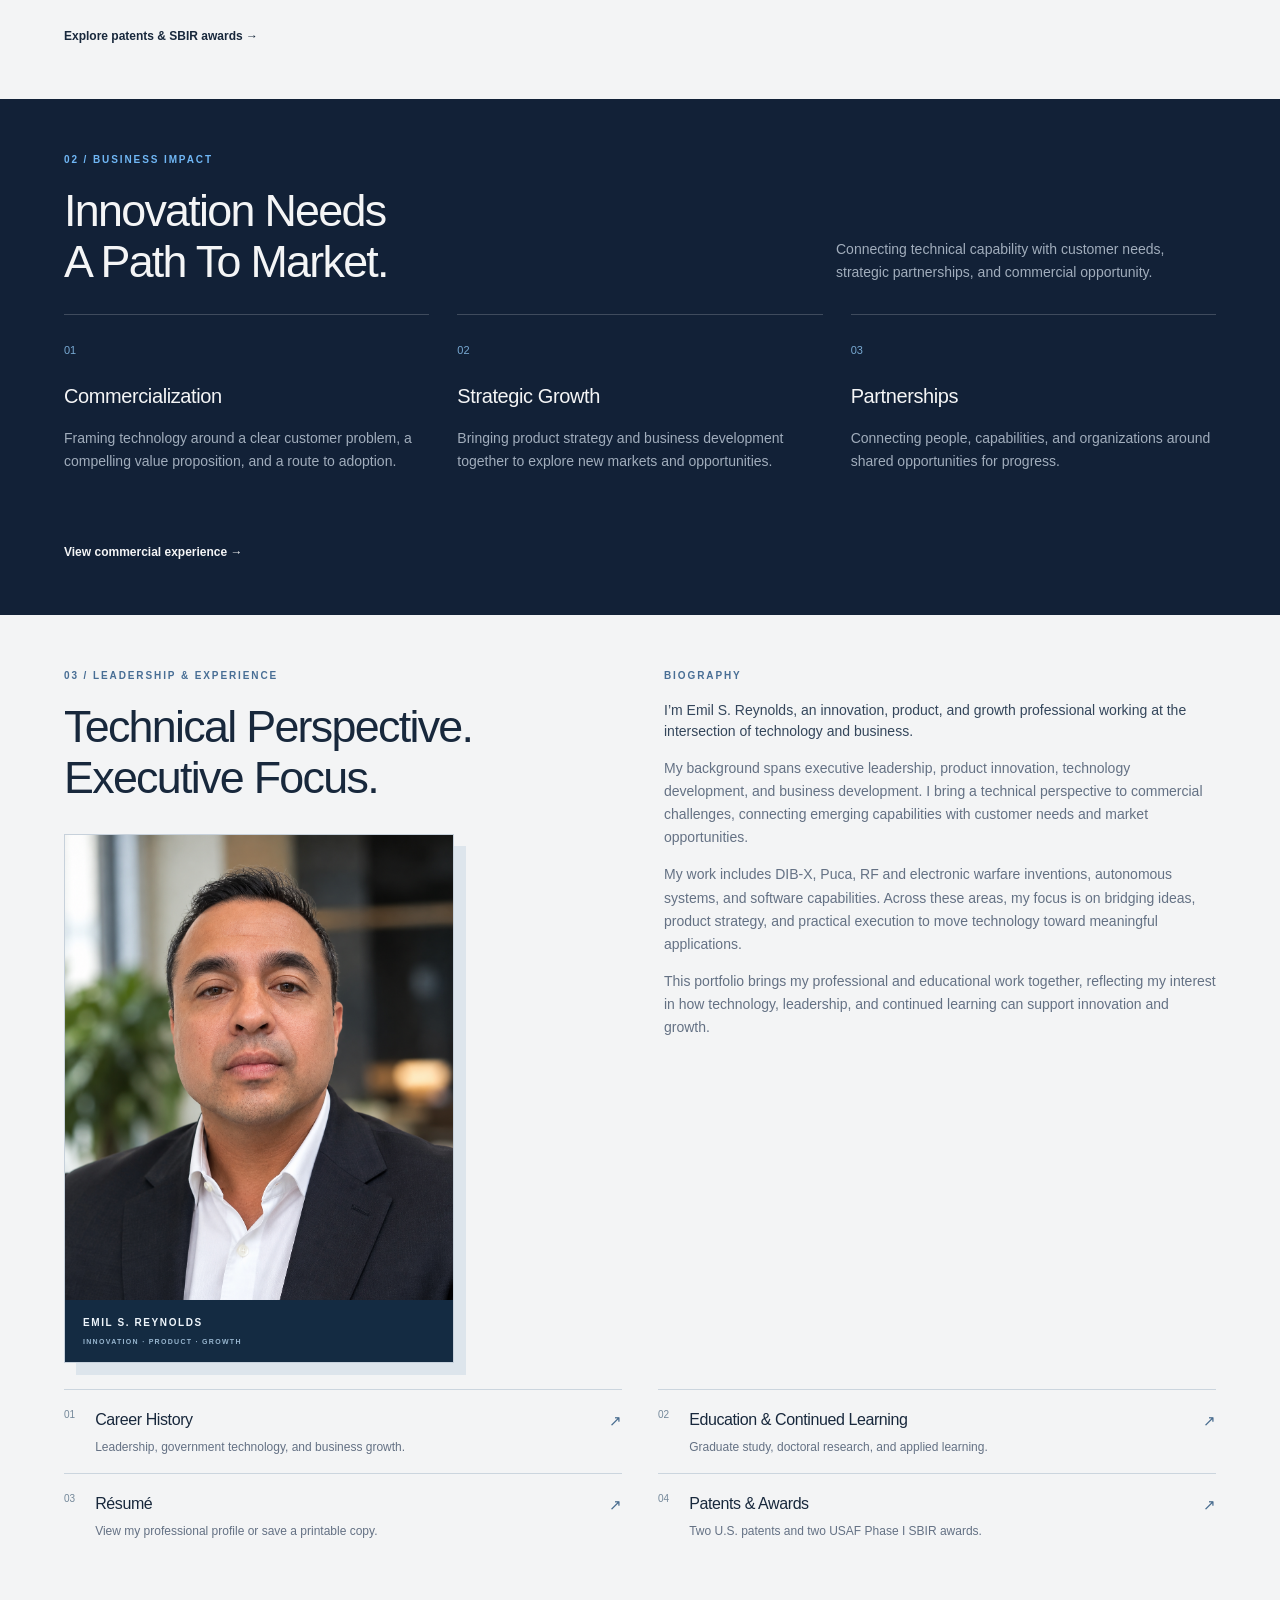
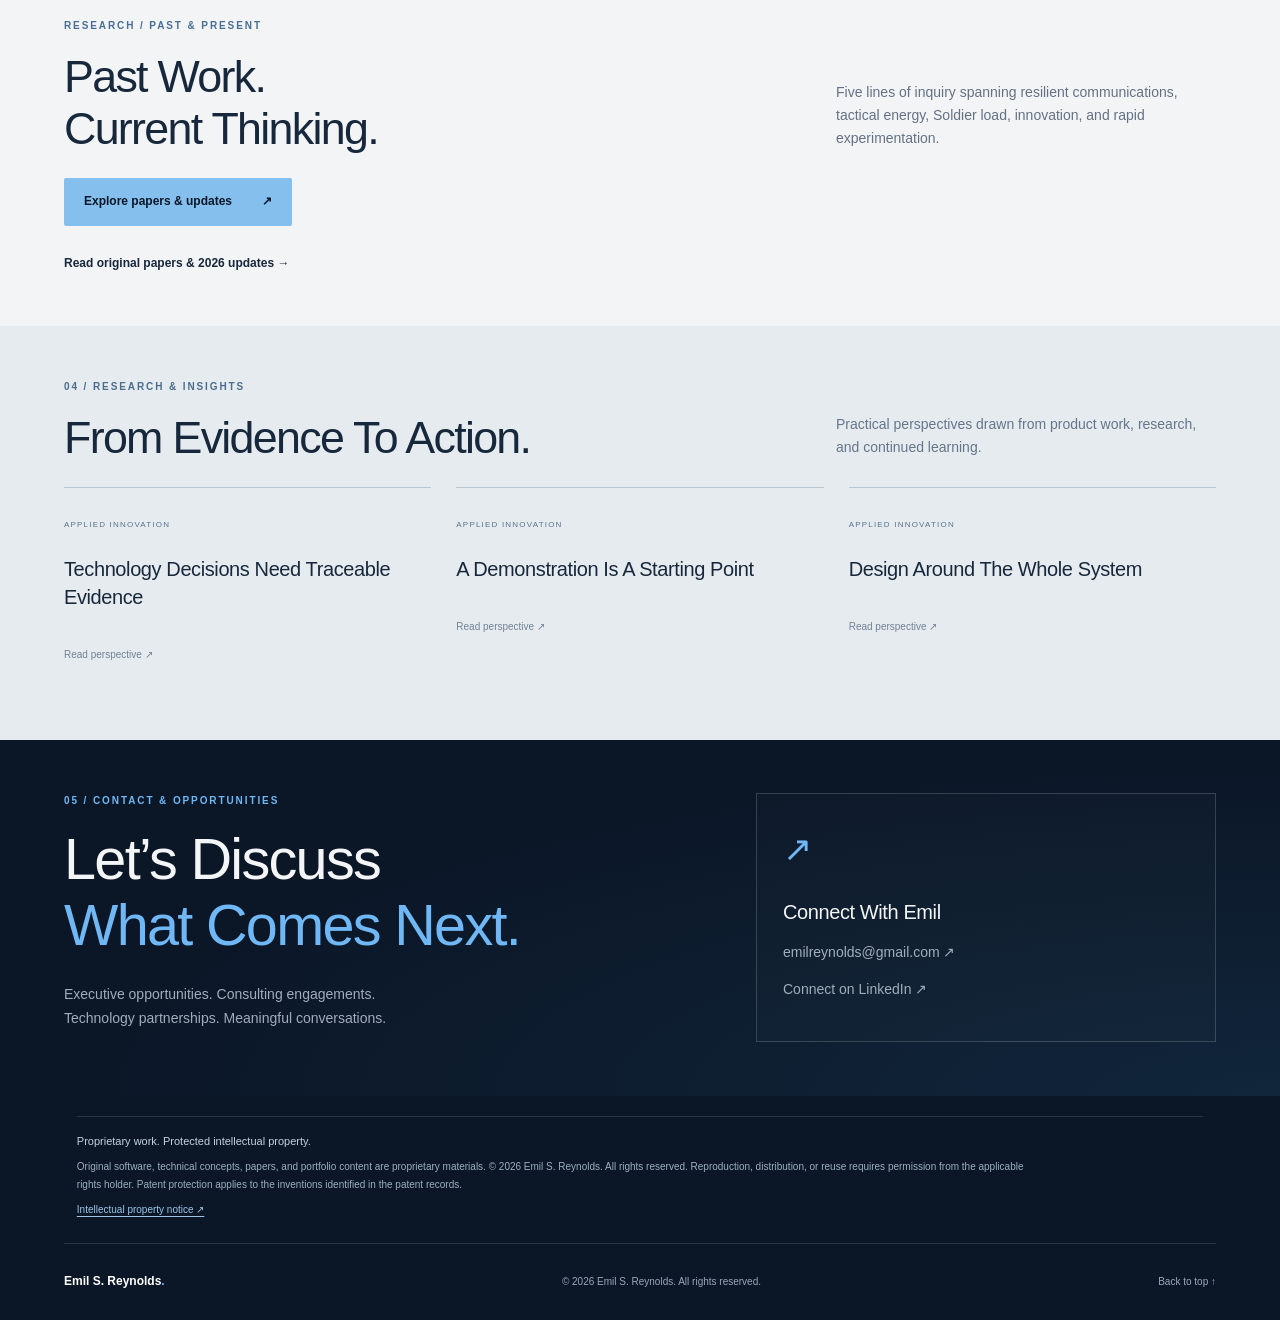
==== commit e1f2f245: "Stage approved multipage portfolio and fix biography profile spacing" ====
--- a/index.html
+++ b/index.html
@@ -1,130 +1,19 @@
 <!doctype html>
 <html lang="en">
-<head>
-  <meta charset="utf-8">
-  <meta name="viewport" content="width=device-width, initial-scale=1">
-  <meta name="theme-color" content="#0a1425">
-  <meta name="description" content="Emil Reynolds — executive leadership in defense technology, product innovation, and strategic growth. Explore experience, advisory services, and selected product work.">
-  <meta property="og:type" content="website">
-  <meta property="og:title" content="Emil Reynolds | Innovation • Product • Growth">
-  <meta property="og:description" content="Building mission-driven technology. Leading products. Turning complex challenges into growth.">
-  <meta property="og:image" content="assets/social-preview.svg">
-  <link rel="icon" href="assets/favicon.svg" type="image/svg+xml">
-  <link rel="stylesheet" href="styles.css">
-  <title>Emil Reynolds | Technology Executive & Product Innovator</title>
-</head>
-<body>
-  <a class="skip-link" href="#main">Skip to content</a>
-  <div class="ambient ambient-one" aria-hidden="true"></div><div class="ambient ambient-two" aria-hidden="true"></div>
-  <header class="site-header" id="top">
-    <div class="container nav-shell">
-      <a class="brand" href="#top" aria-label="Emil Reynolds, home"><span class="brand-mark">ER<span class="brand-dot">.</span></span><span class="brand-name">EMIL REYNOLDS <small>INNOVATION / PRODUCT / GROWTH</small></span></a>
-      <button class="menu-toggle" type="button" aria-expanded="false" aria-controls="main-navigation" aria-label="Open navigation"><span></span><span></span><span></span></button>
-      <nav class="nav-links" id="main-navigation" aria-label="Main navigation">
-        <a href="#about">About</a><a href="#expertise">Expertise</a><a href="#work">Portfolio</a><a href="#professional">Work & Patents</a><a href="#education">Education</a><a href="papers.html">Papers</a><a href="#resume">Résumé</a><a href="#contact" class="nav-cta">Let's Connect <span aria-hidden="true">↗</span></a>
-      </nav>
-    </div>
-  </header>
-  <main id="main">
-    <section class="hero section" aria-labelledby="hero-title">
-      <div class="container hero-layout">
-        <div class="hero-copy">
-          <p class="eyebrow"><span class="pulse"></span> EXECUTIVE LEADERSHIP · SAN DIEGO, CA</p>
-          <h1 id="hero-title">Engineering The<br><em>Next Advantage.</em></h1>
-          <p class="hero-lead">I bring together <strong>technology innovation, product strategy, and government-market growth</strong> to move ambitious ideas from concept to operational impact.</p>
-          <div class="hero-actions"><a href="#work" class="button button-primary">Explore my work <span aria-hidden="true">↗</span></a><a href="#contact" class="button button-outline">Start a conversation <span aria-hidden="true">→</span></a></div>
-          <div class="hero-trust"><span>DEFENSE TECHNOLOGY</span><i></i><span>PRODUCT LEADERSHIP</span><i></i><span>STRATEGIC GROWTH</span></div>
-        </div>
-        <div class="hero-art" aria-label="Abstract illustration of connected technology systems">
-          <div class="art-frame"><div class="art-inner"><svg viewBox="0 0 480 510" role="img" aria-label="Abstract connected technology network illustration"><defs><linearGradient id="ring" x1="0" y1="0" x2="1" y2="1"><stop stop-color="#d4b886"/><stop offset="1" stop-color="#507b9d"/></linearGradient><radialGradient id="glow"><stop stop-color="#204c6c" stop-opacity=".65"/><stop offset="1" stop-color="#112039" stop-opacity="0"/></radialGradient></defs><circle cx="240" cy="245" r="205" fill="url(#glow)"/><g fill="none" stroke="#7893aa" stroke-opacity=".18"><circle cx="240" cy="245" r="180"/><circle cx="240" cy="245" r="133"/><circle cx="240" cy="245" r="78"/><path d="M30 245H450M240 30V460M80 95L400 395M397 94L83 395"/></g><g fill="none" stroke="url(#ring)" stroke-width="1.6"><circle cx="240" cy="245" r="180" stroke-dasharray="130 100 25 280"/><circle cx="240" cy="245" r="133" stroke-dasharray="220 110 40 450"/><circle cx="240" cy="245" r="78" stroke-dasharray="110 65 80 230"/></g><g stroke="#cdb48a" stroke-opacity=".8" fill="none"><path d="M240 245L335 155L375 298L248 375L130 302L155 160Z"/><path d="M155 160L335 155L248 375M130 302L375 298L240 245"/></g><g fill="#d7bc8d"><circle cx="335" cy="155" r="5"/><circle cx="375" cy="298" r="4"/><circle cx="248" cy="375" r="5"/><circle cx="130" cy="302" r="4"/><circle cx="155" cy="160" r="4"/></g><circle cx="240" cy="245" r="34" fill="#101e33" stroke="#d7bc8d" stroke-width="1.8"/><text x="240" y="255" text-anchor="middle" font-family="Arial,sans-serif" font-size="23" fill="#e6d3b2" letter-spacing="1">ER</text></svg><div class="art-caption"><span>PRODUCTS · SYSTEMS · OUTCOMES</span><span>01 / INNOVATION</span></div></div></div>
-          <div class="orbit-label orbit-label-one">SYSTEMS THINKING <span>↗</span></div><div class="orbit-label orbit-label-two">EXECUTION AT SCALE <span>↗</span></div>
-        </div>
-      </div>
-      <div class="container hero-bottom"><span class="scroll-label">SCROLL TO EXPLORE <span aria-hidden="true">↓</span></span><span class="hero-index">01 / 05</span></div>
-    </section>
-    <section id="about" class="section about-section" aria-labelledby="about-title"><div class="container"><div class="section-head"><p class="eyebrow gold">01 / THE PERSPECTIVE</p><h2 id="about-title">A Bridge Between <span>Vision And Execution.</span></h2></div><div class="about-grid"><div><p class="statement">The best ideas don't stop at a prototype. They become capabilities people rely on.</p></div><div class="about-body"><p>I'm Emil Reynolds, a technology and growth leader with a background spanning U.S. Army Special Operations, defense technology, entrepreneurship, product development, and strategic business growth.</p><p>My work connects mission operators and technical teams with product priorities, acquisition pathways, and real-world customer needs. I focus on the difficult middle: translating an emerging capability into a product, a viable go-to-market strategy, and a durable outcome.</p><a class="text-link" href="#experience">Explore my background <span aria-hidden="true">↗</span></a></div></div><div class="capability-strip"><div><span>01</span><strong>Mission context</strong><small>Operator-informed decisions</small></div><div><span>02</span><strong>Product ownership</strong><small>Concept through adoption</small></div><div><span>03</span><strong>Market strategy</strong><small>Federal & commercial pathways</small></div><div><span>04</span><strong>Cross-functional leadership</strong><small>Teams, partners & stakeholders</small></div></div></div></section>
-    <section id="expertise" class="section expertise-section" aria-labelledby="expertise-title"><div class="container"><div class="section-head split-head"><div><p class="eyebrow gold">02 / HOW I CREATE VALUE</p><h2 id="expertise-title">Three Disciplines.<br><span>One Integrated Approach.</span></h2></div><p>Where technology strategy meets disciplined execution — for organizations building, funding, or deploying consequential products.</p></div><div class="service-grid"><article class="service-card"><div class="service-top"><span class="service-number">01</span><span class="service-symbol" aria-hidden="true">◎</span></div><h3>Executive & Product Leadership</h3><p>Aligning roadmaps, customer needs, technical feasibility, and organizational priorities to build products with a clear reason to exist.</p><ul><li>Product vision, discovery & PRDs</li><li>Portfolio strategy & prioritization</li><li>Cross-functional execution</li><li>Go-to-market & adoption</li></ul></article><article class="service-card"><div class="service-top"><span class="service-number">02</span><span class="service-symbol" aria-hidden="true">◇</span></div><h3>Technology & Systems Innovation</h3><p>Connecting advanced technical concepts with operational workflows, resilient architectures, and practical deployment constraints.</p><ul><li>EW, RF, SIGINT & tactical communications</li><li>Autonomy & uncrewed systems</li><li>Edge, IoT & mission systems</li><li>AI-enabled decision support</li></ul></article><article class="service-card"><div class="service-top"><span class="service-number">03</span><span class="service-symbol" aria-hidden="true">↗</span></div><h3>Strategic Growth & Advisory</h3><p>Translating promising capabilities into customer engagement, partnerships, acquisition strategies, and high-quality pursuits.</p><ul><li>Defense & federal market entry</li><li>Nontraditional acquisition pathways</li><li>Capture, teaming & partnerships</li><li>Commercialization strategy</li></ul></article></div></div></section>
-    <section id="work" class="section work-section" aria-labelledby="work-title"><div class="container"><div class="section-head split-head"><div><p class="eyebrow gold">03 / SELECTED WORK</p><h2 id="work-title">Built For Complexity.<br><span>Designed For Impact.</span></h2></div><p>Representative areas of work. Public descriptions are intentionally high-level to protect customer and program information.</p></div><div class="filter-bar" role="group" aria-label="Filter portfolio projects"><button class="filter-button active" type="button" data-filter="all" aria-pressed="true">All projects</button><button class="filter-button" type="button" data-filter="product" aria-pressed="false">Products</button><button class="filter-button" type="button" data-filter="systems" aria-pressed="false">Mission systems</button><button class="filter-button" type="button" data-filter="strategy" aria-pressed="false">Strategy</button></div><div class="project-grid"><article class="project-card feature-project" data-category="product strategy"><div class="project-art project-art-dib"><div class="product-glyph glyph-grid" aria-hidden="true"><span></span><span></span><span></span><span></span><span></span><span></span><span></span><span></span><span></span></div><span class="project-art-label">DEFENSE INTELLIGENCE / SOFTWARE</span></div><div class="project-content"><div class="project-meta">PRODUCT CONCEPT <span>·</span> ACQUISITION INTELLIGENCE</div><h3>DIB-X</h3><p>An evolving defense-acquisition intelligence concept focused on connecting opportunity discovery, requirements intelligence, and decision support in one workflow.</p><div class="tags"><span>AI / DATA</span><span>SOFTWARE PRODUCT</span><span>WORKFLOW DESIGN</span></div><p class="project-note">Concept-stage positioning; feature availability and maturity to be verified before public claims.</p></div></article><article class="project-card" data-category="systems product"><div class="project-art project-art-ew"><div class="radar-lines" aria-hidden="true"><b></b><b></b><b></b><b></b></div><span class="project-art-label">RF / ELECTRONIC WARFARE</span></div><div class="project-content"><div class="project-meta">INVENTION <span>·</span> DEFENSE TECHNOLOGY</div><h3>Compact RF / EW Systems</h3><p>Product innovation involving compact, multi-functional spectrum capabilities with an emphasis on operational utility and size, weight, and power tradeoffs.</p><div class="tags"><span>EW / RF</span><span>PRODUCT DESIGN</span><span>SWaP</span></div><p class="project-note">Patent numbers and ownership details should be added only after verification.</p></div></article><article class="project-card" data-category="systems product"><div class="project-art project-art-marine"><svg class="boat-icon" viewBox="0 0 280 160" fill="none" aria-hidden="true"><path d="M43 103L76 118H207L238 103L214 133H68L43 103Z" stroke="#c8b287" stroke-width="2"/><path d="M122 103V64H167V103M136 64V42H156V64M91 106L108 87H194L210 106" stroke="#7da4b9" stroke-width="2"/><path d="M23 144Q53 130 83 144T143 144T203 144T263 144" stroke="#607f9a" stroke-width="1.5"/></svg><span class="project-art-label">AUTONOMY / MARITIME</span></div><div class="project-content"><div class="project-meta">PRODUCT CONCEPT <span>·</span> AUTONOMOUS SYSTEMS</div><h3>Banzai & Modular USV Concepts</h3><p>Exploration of mission-adaptable uncrewed surface systems, modular payload integration, resilient navigation, and operator-centered control.</p><div class="tags"><span>USV</span><span>AUTONOMY</span><span>MODULARITY</span></div><p class="project-note">Conceptual work; no fielded-system or performance claim implied.</p></div></article><article class="project-card" data-category="strategy"><div class="project-art project-art-growth"><div class="growth-bars" aria-hidden="true"><span></span><span></span><span></span><span></span><span></span></div><span class="project-art-label">GROWTH / COMMERCIALIZATION</span></div><div class="project-content"><div class="project-meta">LEADERSHIP <span>·</span> MARKET DEVELOPMENT</div><h3>Defense Market Growth</h3><p>Bridging operators, program offices, industry partners, and technical teams to shape acquisition approaches and advance emerging technology offerings.</p><div class="tags"><span>GTM</span><span>CAPTURE</span><span>PARTNERSHIPS</span></div><p class="project-note">Specific revenue and award values are excluded pending public-release review.</p></div></article></div></div></section>
-    <section class="section approach-section" aria-labelledby="approach-title"><div class="container approach-layout"><div><p class="eyebrow gold">THE OPERATING MODEL</p><h2 id="approach-title">From Signal<br>To <em>Execution.</em></h2><p>Big outcomes depend on knowing what matters, deciding what to build, and translating decisions into delivery.</p></div><div class="approach-steps"><div><span>01 / LISTEN</span><strong>Understand the mission.</strong><p>Listen to users, operators, and stakeholders before turning assumptions into requirements.</p></div><div><span>02 / FOCUS</span><strong>Prioritize the right problem.</strong><p>Balance mission value, commercial potential, technical tradeoffs, and execution risk.</p></div><div><span>03 / BUILD</span><strong>Deliver something useful.</strong><p>Align multidisciplinary teams around testable products, measurable outcomes, and iteration.</p></div><div><span>04 / SCALE</span><strong>Make adoption sustainable.</strong><p>Build the partner, customer, and acquisition pathways needed for durable impact.</p></div></div></div></section>
-    <section id="experience" class="section experience-section" aria-labelledby="experience-title"><div class="container"><div class="section-head split-head"><div><p class="eyebrow gold">04 / EXPERIENCE</p><h2 id="experience-title">A Career Shaped By<br><span>Mission And Invention.</span></h2></div><p>A cross-domain perspective formed in demanding operational environments and applied to product, enterprise, and market leadership.</p></div><div class="experience-layout"><div class="experience-story"><div class="story-badge">CAREER THREAD</div><h3>Operator Mindset.<br>Builder Instincts.<br>Executive Perspective.</h3><p>My experience spans military operations, defense product development, technical-market strategy, and partnerships across complex customer ecosystems.</p><p class="muted-small">A detailed chronology, employer names, and dates can be added after résumé review and approval.</p></div><div class="timeline"><div class="timeline-item"><span class="timeline-dot"></span><div class="timeline-kicker">FOUNDATION</div><h3>U.S. Army Special Operations</h3><p>Mission-oriented leadership, operational experience, and a first-hand understanding of capability gaps.</p></div><div class="timeline-item"><span class="timeline-dot"></span><div class="timeline-kicker">INNOVATION</div><h3>Inventor & Technology Entrepreneur</h3><p>Concept development, intellectual property, emerging defense systems, and product commercialization.</p></div><div class="timeline-item"><span class="timeline-dot"></span><div class="timeline-kicker">PRODUCT & GROWTH</div><h3>Technology Product And Business Leadership</h3><p>Cross-functional product strategy, partner ecosystems, customer engagement, and federal technology market development.</p></div><div class="timeline-item"><span class="timeline-dot"></span><div class="timeline-kicker">TODAY</div><h3>Independent Strategic Advisory</h3><p>Advising on mission-driven technology, portfolio positioning, commercialization, and new business opportunities.</p></div></div></div></div></section>
+<head><meta charset="utf-8"><meta name="viewport" content="width=device width,initial scale=1"><meta name="description" content="Emil S. Reynolds. innovation, product, and growth. A portfolio of technology, leadership, and commercialization."><title>Emil S. Reynolds | Innovation, Product & Growth</title><link rel="stylesheet" href="styles.css"></head>
+<body><a class="skip" href="#main">Skip to content</a>
+<header><div class="container nav"><a class="brand" href="#home"><span class="monogram"><svg class="er-logo" viewBox="0 0 88 72" role="img" aria-label="ER monogram"><defs><linearGradient id="er-metal" x1="0" y1="15" x2="0" y2="57" gradientUnits="userSpaceOnUse"><stop stop-color="#ffffff"/><stop offset="1" stop-color="#b7cbdc"/></linearGradient><mask id="er-cut"><rect width="112" height="72" fill="white"/><path d="M19 39H91" stroke="black" stroke-width="2"/></mask></defs><g fill="none" stroke="#6e8ca5" stroke-width="1.2"><path d="M9 28V16H24M65 59H80V47"/></g><text x="14" y="54" fill="url(#er-metal)" font-family="'Segoe UI', Arial, sans-serif" font-size="48" font-weight="600" letter-spacing="-1" mask="url(#er-cut)">ER</text><path d="M76 23H80V36H76Z" fill="#72acda"/><path d="M17 59H37" stroke="#72acda" stroke-width="2"/></svg></span><span>EMIL S. REYNOLDS<small>INNOVATION · PRODUCT · GROWTH</small></span></a><button class="menu" aria-expanded="false" aria-controls="navigation">Menu +</button><nav id="navigation" aria-label="Main navigation"><a href="#innovation">Innovation</a><a href="#impact">Impact</a><a href="#leadership">Leadership</a><a href="#past-current">Past & current</a><a href="papers.html">Papers</a><a class="nav-contact" href="#contact">Let’s connect ↗</a></nav></div></header>
+<main id="main">
+<section class="hero container" id="home"><div class="hero-copy"><div class="eyebrow"><span></span>THE INTERSECTION OF TECHNOLOGY & BUSINESS</div><h1>Complex Challenges.<br>Bold Innovation.<br><em>Commercial Impact.</em></h1><p class="lead">I’m Emil S. Reynolds. My work connects product innovation, technology development, executive leadership, and business growth.</p><p class="hero-sub">From emerging ideas to market opportunities. bringing technical depth and commercial perspective to the same table.</p><div class="actions"><a class="button" href="#innovation">Explore the portfolio <span>↗</span></a><a class="text-link" href="#leadership">My approach <span>→</span></a></div></div><div class="hero-art" role="img" aria-label="Abstract engineering diagram connecting innovation, product, and growth"><div class="art-top"><span>THE INNOVATION EQUATION</span><span>01 / ESR</span></div><div class="orbit orbit-one"></div><div class="orbit orbit-two"></div><div class="orbit orbit-three"></div><div class="cross cross-a">+</div><div class="cross cross-b">+</div><div class="art-axis"></div><div class="core"><span>IDEA</span><strong>→</strong><span>IMPACT</span></div><div class="art-label label-a"><i></i>TECHNOLOGY</div><div class="art-label label-b"><i></i>STRATEGY</div><div class="art-label label-c"><i></i>EXECUTION</div><div class="art-bottom"><span>CONNECTING WHAT’S POSSIBLE<br>WITH WHAT COMES NEXT.</span><span class="signal">▂ ▄ ▆ █</span></div></div><div class="hero-foot"><span>PRODUCT INNOVATION</span><span>TECHNOLOGY DEVELOPMENT</span><span>EXECUTIVE LEADERSHIP</span><span>BUSINESS DEVELOPMENT</span></div></section>
+<section class="section light" id="innovation"><div class="container"><div class="section-heading"><div><div class="eyebrow">01 / PRODUCTS & INNOVATION</div><h2>Technology With<br>A Purpose.</h2></div><p>Acquisition software, patented electronic warfare technology, and casualty extraction equipment. with documented contributions, implementation milestones, and intellectual property references.</p></div><div class="filters" role="group" aria-label="Filter portfolio"><button aria-pressed="true" data-filter="all">All areas</button><button aria-pressed="false" data-filter="product">Software</button><button aria-pressed="false" data-filter="systems">Patented systems</button></div><div class="projects">
+<article class="project" data-category="product"><div class="project-visual dib"><div class="visual-meta">PRODUCT SPOTLIGHT <span>01</span></div><div class="dib-word">DIB<span>·</span>X</div><div class="visual-footer">IDEA → DEVELOPMENT → OPPORTUNITY</div></div><div class="project-heading"><h3>DIB-X</h3><span>PRODUCT INNOVATION</span></div><p>Acquisition decision support software independently developed by Emil S. Reynolds. DIB-X connects measurable requirements, capability evidence, and cost/schedule uncertainty to replayable, human reviewed recommendations.</p><a class="detail" href="dib-x.html">Explore project <span>↗</span></a></article>
+<article class="project" data-category="systems"><div class="project-visual puca"><div class="visual-meta">PRODUCT SPOTLIGHT <span>02</span></div><div class="puca-mark"><span></span><span></span><span></span></div><div class="puca-word">Puca</div><div class="visual-footer">EXPLORING THE NEXT OPPORTUNITY</div></div><div class="project-heading"><h3>Puca</h3><span>EW / SIGINT · CO INVENTOR</span></div><p>A compact, networked EW/SIGINT concept for individuals, teams, and platforms. I am a named co inventor on its portable electromagnetic countermeasure IP; current software work includes an offline analysis and review prototype.</p><a class="detail" href="puca.html">Explore project <span>↗</span></a></article>
+<article class="project compact" data-category="systems"><div class="system-number">03 /</div><div><div class="eyebrow">CASUALTY EXTRACTION · INVENTOR</div><h3>RSCU Rescue Litter</h3><p>Rapid, Semi rigid, Cross functional, Ultralight: a packable extraction litter designed for carry, drag, and hands free evacuation. Named inventor; recipient of a 2023 USAF Phase I SBIR award through Combat Bound.</p><a class="detail" href="rscu.html">Invention & product details <span>↗</span></a></div></article>
+<article class="project compact" data-category="product"><div class="system-number">04 /</div><div><div class="eyebrow">DEFENSIVE SOFTWARE · PROTOTYPE</div><h3>Puca Guard</h3><p>A separate defensive software layer for reviewing sensor data, platform health, and false data indicators. Work includes passive adapters, a multi asset dashboard, signed assessment notices, and pilot packaging.</p><a class="detail" href="puca-guard.html">Development & validation <span>↗</span></a></div></article></div><a class="section-link" href="patents.html">Explore patents & SBIR awards →</a></div></section>
+<section class="section impact" id="impact"><div class="container"><div class="section-heading"><div><div class="eyebrow">02 / BUSINESS IMPACT</div><h2>Innovation Needs<br>A Path To Market.</h2></div><p>Connecting technical capability with customer needs, strategic partnerships, and commercial opportunity.</p></div><div class="impact-grid"><article><span class="index">01</span><h3>Commercialization</h3><p>Framing technology around a clear customer problem, a compelling value proposition, and a route to adoption.</p></article><article><span class="index">02</span><h3>Strategic Growth</h3><p>Bringing product strategy and business development together to explore new markets and opportunities.</p></article><article><span class="index">03</span><h3>Partnerships</h3><p>Connecting people, capabilities, and organizations around shared opportunities for progress.</p></article><a class="section-link" href="impact.html">View commercial experience →</a></div></div></section>
+<section class="section light" id="leadership"><div class="container leadership"><div><div class="eyebrow">03 / LEADERSHIP & EXPERIENCE</div><h2>Technical Perspective.<br>Executive Focus.</h2><figure class="bio-portrait"><img src="emil-reynolds.png" alt="Portrait of Emil S. Reynolds" width="1145" height="1374" loading="lazy" decoding="async"><figcaption>EMIL S. REYNOLDS <span>INNOVATION · PRODUCT · GROWTH</span></figcaption></figure></div><div class="leadership-copy"><div class="eyebrow" style="margin-bottom:16px">BIOGRAPHY</div><p class="large-copy">I’m Emil S. Reynolds, an innovation, product, and growth professional working at the intersection of technology and business.</p><p>My background spans executive leadership, product innovation, technology development, and business development. I bring a technical perspective to commercial challenges, connecting emerging capabilities with customer needs and market opportunities.</p><p>My work includes DIB-X, Puca, RF and electronic warfare inventions, autonomous systems, and software capabilities. Across these areas, my focus is on bridging ideas, product strategy, and practical execution to move technology toward meaningful applications.</p><p>This portfolio brings my professional and educational work together, reflecting my interest in how technology, leadership, and continued learning can support innovation and growth.</p></div><div class="profile-links"><a href="career.html"><span>01</span><div><h3>Career History</h3><p>Leadership, government technology, and business growth.</p></div><b>↗</b></a><a href="education.html"><span>02</span><div><h3>Education & Continued Learning</h3><p>Graduate study, doctoral research, and applied learning.</p></div><b>↗</b></a><a href="resume.html"><span>03</span><div><h3>Résumé</h3><p>View my professional profile or save a printable copy.</p></div><b>↗</b></a><a href="patents.html"><span>04</span><div><h3>Patents & Awards</h3><p>Two U.S. patents and two USAF Phase I SBIR awards.</p></div><b>↗</b></a></div></div></section>
+<section class="section light work-library" id="past-current"><div class="container"><div class="section-heading"><div><div class="eyebrow">RESEARCH / PAST & PRESENT</div><h2>Past Work.<br>Current Thinking.</h2></div><p>Five lines of inquiry spanning resilient communications, tactical energy, Soldier load, innovation, and rapid experimentation.</p></div><a class="button" href="research.html">Explore papers & updates <span>↗</span></a><a class="section-link" href="papers.html">Read original papers & 2026 updates →</a></div></section><section class="section insights" id="insights"><div class="container"><div class="section-heading"><div><div class="eyebrow">04 / RESEARCH & INSIGHTS</div><h2>From Evidence To Action.</h2></div><p>Practical perspectives drawn from product work, research, and continued learning.</p></div><div class="insight-grid"><a class="insight-link" href="insights.html"><span class="topic">APPLIED INNOVATION</span><h3>Technology Decisions Need Traceable Evidence</h3><span class="coming">Read perspective ↗</span></a><a class="insight-link" href="insights.html"><span class="topic">APPLIED INNOVATION</span><h3>A Demonstration Is A Starting Point</h3><span class="coming">Read perspective ↗</span></a><a class="insight-link" href="insights.html"><span class="topic">APPLIED INNOVATION</span><h3>Design Around The Whole System</h3><span class="coming">Read perspective ↗</span></a></div></div></section>
+<section class="contact-section" id="contact"><div class="container contact"><div><div class="eyebrow">05 / CONTACT & OPPORTUNITIES</div><h2>Let’s Discuss<br><em>What Comes Next.</em></h2><p>Executive opportunities. Consulting engagements.<br>Technology partnerships. Meaningful conversations.</p></div><div class="contact-panel"><span class="contact-mark">↗</span><h3>Connect With Emil</h3><p><a href="mailto:emilreynolds@gmail.com">emilreynolds@gmail.com ↗</a></p><p><a href="https://www.linkedin.com/in/emil-reynolds" target="_blank" rel="noopener noreferrer">Connect on LinkedIn ↗</a></p></div></div></section>
+<aside class="rights-notice"><strong>Proprietary work. Protected intellectual property.</strong><p>Original software, technical concepts, papers, and portfolio content are proprietary materials. © 2026 Emil S. Reynolds. All rights reserved. Reproduction, distribution, or reuse requires permission from the applicable rights holder. Patent protection applies to the inventions identified in the patent records.</p><a href="intellectual-property.html">Intellectual property notice ↗</a></aside></main><footer class="container"><a class="brand footer-brand" href="#home">Emil S. Reynolds<span class="footer-dot">.</span></a><span>© <span id="year">2026</span> Emil S. Reynolds. All rights reserved.</span><a href="#home">Back to top ↑</a></footer>
 
-    <!-- Professional examples are deliberately high-level. Confirm public-release permissions before adding client details. -->
-    <section id="professional" class="section professional-section" aria-labelledby="professional-title">
-      <div class="container">
-        <div class="section-head split-head">
-          <div><p class="eyebrow gold">PROFESSIONAL PORTFOLIO</p><h2 id="professional-title">Professional Work <span>& Intellectual Property.</span></h2></div>
-          <p>Selected capability areas spanning product leadership, technology commercialization, and invention. Public project details and patent records remain subject to verification.</p>
-        </div>
-        <div class="professional-grid">
-          <article class="professional-card">
-            <span class="professional-icon" aria-hidden="true">01</span>
-            <p class="project-meta">PRODUCT & ENGINEERING</p>
-            <h3>Mission Technology Development</h3>
-            <p>Work across RF and electronic warfare concepts, resilient communications, autonomous platforms, and integrated mission systems—from user needs and technical tradeoffs to product requirements.</p>
-            <div class="tags"><span>RF / EW</span><span>AUTONOMY</span><span>PRODUCT STRATEGY</span></div>
-          </article>
-          <article class="professional-card">
-            <span class="professional-icon" aria-hidden="true">02</span>
-            <p class="project-meta">COMMERCIALIZATION & GROWTH</p>
-            <h3>Turning Capabilities Into Adoption</h3>
-            <p>Government-market development, pilot programs, industry partnerships, product positioning, and nontraditional acquisition strategy supporting emerging technology adoption.</p>
-            <div class="tags"><span>FEDERAL GTM</span><span>CAPTURE</span><span>PARTNERSHIPS</span></div>
-          </article>
-          <article class="professional-card patent-card">
-            <span class="professional-icon" aria-hidden="true">IP</span>
-            <p class="project-meta">INVENTION & PATENTS</p>
-            <h3>Compact Multifunction RF / EW Inventions</h3>
-            <p>Invention work addressing portable spectrum capabilities and size, weight, and power constraints. Patent numbers, inventorship, current ownership, and permissible public descriptions need confirmation before linking to formal records.</p>
-            <p class="verification-note">PUBLIC RECORDS TO ADD: [USPTO patent number] · [Official patent URL] · [Confirmed ownership / inventor attribution]</p>
-          </article>
-        </div>
-        <p class="section-footnote">Patent and professional-work descriptions are summaries, not representations of current product readiness, government endorsement, or unrestricted rights to use underlying IP.</p>
-      </div>
-    </section>
-    <section id="education" class="section education-section" aria-labelledby="education-title">
-      <div class="container">
-        <div class="section-head split-head">
-          <div><p class="eyebrow gold">ACADEMIC & RESEARCH WORK</p><h2 id="education-title">Research Grounded <span>In Real-world Leadership.</span></h2></div>
-          <p>Connecting doctoral-level inquiry, research methods, and applied leadership questions with experience in complex institutions and high-stakes decision-making.</p>
-        </div>
-        <div class="academic-layout">
-          <article class="academic-feature">
-            <p class="project-meta">DOCTORAL RESEARCH · IN PROGRESS</p>
-            <h3>Institutional Integrity, Crisis Leadership & Organizational Resilience</h3>
-            <p>Exploring how leaders experience ethical dilemmas and competing responsibilities under institutional constraints, with emphasis on the meaning they assign to their decisions and leadership experiences.</p>
-            <p class="verification-note">WORKING RESEARCH DIRECTION — topic, study design, institution, degree program, and anticipated completion date should be confirmed before publishing formal credentials.</p>
-            <div class="tags"><span>QUALITATIVE METHODS</span><span>PHENOMENOLOGY</span><span>LEADERSHIP</span><span>ORGANIZATIONAL RESILIENCE</span></div>
-          </article>
-          <div class="academic-list">
-            <article><span class="academic-index">01 / RESEARCH METHODS</span><h3>Qualitative Inquiry</h3><p>Interview-centered research design, researcher positionality, coding, thematic development, and interpretation.</p></article>
-            <article><span class="academic-index">02 / ANALYTICAL METHODS</span><h3>Quantitative Foundations</h3><p>Research questions, measurement, statistical reasoning, and evidence-informed decision-making.</p></article>
-            <article><span class="academic-index">03 / ACADEMIC OUTPUTS</span><h3><a href="papers.html">Selected Papers ↗</a></h3><p>Ten papers pair original manuscripts with 2026 updates on tactical energy, Soldier load, Army innovation, resilient communications, and rapid experimentation. Read each in PDF or Word format.</p></article>
-          </div>
-        </div>
-        <p class="section-footnote">EDUCATION DETAILS TO VERIFY: [University] · [Degree / program] · [Previous degrees] · [Selected publications / presentations]</p>
-      </div>
-    </section>
-    <section id="resume" class="section resume-section" aria-labelledby="resume-title">
-      <div class="container">
-        <div class="resume-panel">
-          <div>
-            <p class="eyebrow gold">EXECUTIVE RÉSUMÉ</p>
-            <h2 id="resume-title">Experience At A Glance.</h2>
-            <p>Executive product leadership, strategic growth, technology commercialization, and Army Special Operations experience—presented in a focused, recruiter-friendly format.</p>
-            <div class="resume-chips"><span>PRODUCT & INNOVATION</span><span>EXECUTIVE LEADERSHIP</span><span>DEFENSE TECHNOLOGY</span><span>STRATEGIC GROWTH</span></div>
-          </div>
-          <div class="resume-action">
-            <div class="resume-document" aria-hidden="true"><span>ER</span><div></div><div></div><div></div></div>
-            <span class="resume-status">PUBLIC PDF NOT YET UPLOADED</span>
-            <p>Résumé download will be enabled after an approved, public-safe PDF is added.</p>
-            <a class="button button-outline" href="#contact">Request my résumé <span aria-hidden="true">→</span></a>
-          </div>
-        </div>
-      </div>
-    </section>
-    <section class="section insights-section" aria-labelledby="insights-title"><div class="container"><div class="section-head split-head"><div><p class="eyebrow gold">IDEAS WORTH EXPLORING</p><h2 id="insights-title">What I Think About<br><span>Between Projects.</span></h2></div><p>Topics for future essays, presentations, and public research. No unpublished articles are implied.</p></div><div class="insight-grid"><div class="insight-card"><span>01 / PRODUCT</span><h3>Why Defense Innovation Fails Between Demo And Adoption</h3><p>Technology maturity is only one part of the product equation.</p></div><div class="insight-card"><span>02 / SYSTEMS</span><h3>Designing Resilience Into Autonomous Systems</h3><p>Architecture choices should start with contested operational conditions.</p></div><div class="insight-card"><span>03 / LEADERSHIP</span><h3>Leading Through Complexity And Institutional Constraints</h3><p>Making thoughtful decisions when incentives and circumstances collide.</p></div></div></div></section>
-    <section id="contact" class="section contact-section" aria-labelledby="contact-title"><div class="container contact-layout"><div><p class="eyebrow gold">05 / THE NEXT CONVERSATION</p><h2 id="contact-title">Let's Build What's<br><em>Next.</em></h2><p>Exploring executive leadership, an advisory engagement, or a technology partnership? I'd welcome a focused conversation about the problem you're solving.</p><div class="contact-tags"><span>EXECUTIVE OPPORTUNITIES</span><span>ADVISORY ENGAGEMENTS</span><span>PARTNERSHIPS</span></div></div><div class="contact-panel"><div class="contact-panel-icon" aria-hidden="true">↗</div><h3>Start With A Conversation.</h3><p>Personal contact details are intentionally not embedded until you choose what to publish.</p><div class="contact-placeholder"><span>EMAIL</span><strong id="contact-email">[ADD YOUR PUBLIC EMAIL]</strong></div><div class="contact-placeholder"><span>LINKEDIN</span><strong id="contact-linkedin">[ADD YOUR LINKEDIN URL]</strong></div><a href="mailto:" class="button button-primary contact-button" id="email-button" hidden>Email Emil <span aria-hidden="true">↗</span></a><a href="#contact" class="button button-outline contact-button" id="linkedin-button" hidden target="_blank" rel="noopener noreferrer">View LinkedIn <span aria-hidden="true">↗</span></a><small>Configure contact details in <code>script.js</code> before launch.</small></div></div><div class="container footer"><a href="#top" class="footer-brand">ER<span>.</span></a><p>© <span id="year">2026</span> Emil Reynolds. All rights reserved.</p><a href="#top">Back to top ↑</a></div></section>
-  </main>
-  <script src="script.js" defer></script>
-</body>
-</html>+<script src="script.js"></script></body></html>
--- a/styles.css
+++ b/styles.css
@@ -1,263 +1,86 @@
-:root{--bg:#0a1425;--bg2:#101e33;--card:#13243a;--line:#2a3c50;--gold:#c5a66f;--text:#f5f5f1;--muted:#a6b4c4;--white:#fff;--max:1160px}*{box-sizing:border-box}html{scroll-behavior:smooth;scroll-padding-top:90px}body{margin:0;background:var(--bg);color:var(--text);font:16px/1.7 Inter,ui-sans-serif,system-ui,-apple-system,BlinkMacSystemFont,"Segoe UI",sans-serif}body:before{content:"";position:absolute;top:0;left:0;right:0;height:750px;pointer-events:none;background:radial-gradient(ellipse at 85% 25%,#233c56aa,transparent 53%)}a{color:inherit;text-decoration:none}a:hover{color:var(--gold)}button{font:inherit;cursor:pointer}button:focus-visible,a:focus-visible{outline:2px solid var(--gold);outline-offset:4px}img,svg{max-width:100%}.container{width:min(calc(100% - 48px),var(--max));margin:0 auto}.section{padding:110px 0;position:relative}.eyebrow,.timeline-kicker,.project-meta,.service-number,.hero-index,.hero-trust,.scroll-label,.art-caption,.project-art-label{color:var(--gold);font-size:.78rem;font-weight:700;letter-spacing:.16em;text-transform:uppercase}.gold{color:var(--gold)}h1,h2,h3,p{margin-top:0}h1,h2,h3{line-height:1.13;letter-spacing:-.035em}h1{font-size:clamp(3.4rem,7vw,6rem);font-weight:650;max-width:850px}h2{font-size:clamp(2.4rem,4.3vw,4rem);font-weight:630}h3{font-size:1.45rem}.section-head{margin-bottom:45px;max-width:790px}.section-head p:not(.eyebrow),.hero-lead,.about-body p,.experience-story p,.contact-panel p{color:var(--muted);font-size:1.05rem}.muted-small{color:var(--muted);font-size:.9rem}.site-header{position:sticky;z-index:100;top:0;background:#0a1425ed;border-bottom:1px solid #ffffff17;backdrop-filter:blur(18px)}.nav-shell{height:78px;display:flex;align-items:center;justify-content:space-between;gap:30px}.brand{display:inline-flex;gap:12px;align-items:center;font-weight:750;letter-spacing:.03em}.brand-mark{width:37px;height:37px;border:1px solid var(--gold);border-radius:50%;display:grid;place-items:center;color:var(--gold);font-weight:800}.brand-dot{color:var(--gold)}.nav-links{display:flex;align-items:center;gap:26px}.nav-links a{font-size:.88rem;color:#d6dde6}.nav-links a:hover{color:var(--gold)}.nav-links .nav-cta{border:1px solid var(--gold);border-radius:4px;padding:9px 17px;color:var(--gold)}.menu-toggle{display:none;border:1px solid var(--line);background:transparent;color:var(--text);padding:9px 14px;border-radius:5px}.skip-link{position:absolute;top:-70px;left:15px;background:var(--gold);color:#07111e;padding:8px 15px;z-index:300}.skip-link:focus{top:10px}.hero{min-height:710px;display:flex;align-items:center;padding:95px 0 40px;overflow:hidden}.hero-layout{display:grid;grid-template-columns:1.25fr .75fr;align-items:center;gap:55px}.hero-copy{z-index:2}.hero-lead{font-size:1.18rem;max-width:660px}.hero-actions{display:flex;flex-wrap:wrap;gap:14px;margin:32px 0}.button{display:inline-flex;align-items:center;justify-content:center;min-height:48px;padding:11px 22px;border-radius:4px;font-weight:700;font-size:.88rem;transition:.2s;border:1px solid var(--gold)}.button-primary{background:var(--gold);color:#091524!important}.button-primary:hover{background:#ead2a2;color:#091524!important;transform:translateY(-2px)}.button-outline{color:var(--gold)}.button-outline:hover{background:#c5a66f1b}.hero-trust{color:var(--muted);font-size:.7rem}.hero-art{position:relative;min-height:410px;display:grid;place-items:center}.art-frame{aspect-ratio:1;width:100%;max-width:440px;border:1px solid #52637b66;border-radius:50%;display:grid;place-items:center;background:radial-gradient(circle,#1c3450 0%,#10253c 42%,transparent 69%);box-shadow:0 0 90px #c5a66f17;position:relative}.art-frame:before,.art-frame:after{content:"";position:absolute;border:1px dashed #c5a66f55;border-radius:50%;inset:12%}.art-frame:after{inset:26%;border-style:solid;opacity:.4}.art-inner{font-size:clamp(4rem,10vw,9rem);font-weight:600;color:var(--gold);letter-spacing:-.09em;z-index:2}.orbit-label{position:absolute;background:#14263e;border:1px solid var(--line);color:var(--gold);padding:8px 13px;font-size:.7rem;letter-spacing:.11em;text-transform:uppercase;border-radius:2px}.orbit-label-one{top:15%;right:-5%}.orbit-label-two{bottom:14%;left:-5%}.art-caption{position:absolute;bottom:0;right:5%;font-size:.65rem}.ambient{position:absolute;border-radius:50%;filter:blur(60px);opacity:.16;background:var(--gold);width:280px;height:280px}.ambient-one{top:-100px;left:-100px}.ambient-two{right:0;bottom:0}.hero-bottom{display:flex;justify-content:space-between;align-items:center;border-top:1px solid var(--line);padding-top:25px;margin-top:60px}.capability-strip{display:flex;gap:20px;flex-wrap:wrap;color:#cad5e1;font-size:.79rem;text-transform:uppercase;letter-spacing:.08em}.about-section,.expertise-section,.work-section,.experience-section,.insights-section{border-top:1px solid #ffffff0d}.about-section,.work-section,.insights-section{background:var(--bg2)}.about-grid{display:grid;grid-template-columns:.9fr 1.1fr;gap:80px}.statement{font-family:Georgia,serif;font-size:clamp(1.7rem,2.7vw,2.6rem);line-height:1.4;color:#f0eadb}.about-body{display:grid;align-content:start;gap:15px}.tags,.contact-tags{display:flex;flex-wrap:wrap;gap:9px;margin-top:15px}.tags span,.contact-tags span,.story-badge{border:1px solid var(--line);border-radius:3px;padding:7px 12px;font-size:.78rem;color:var(--muted)}.service-grid{display:grid;grid-template-columns:repeat(3,1fr);gap:18px}.service-card{border:1px solid var(--line);background:linear-gradient(135deg,#15253b,#0d1a2a);padding:30px;border-radius:7px;min-height:335px;transition:.2s}.service-card:hover,.project-card:hover,.insight-card:hover{border-color:#c5a66f88;transform:translateY(-3px)}.service-top{display:flex;justify-content:space-between;align-items:start}.service-symbol{font-size:2rem;color:var(--gold)}.service-card h3{margin-top:30px}.service-card p,.insight-card p{color:var(--muted)}.split-head{display:flex;max-width:none;justify-content:space-between;align-items:end;gap:20px}.filter-bar{display:flex;gap:10px;flex-wrap:wrap;margin-bottom:30px}.filter-button{background:transparent;border:1px solid var(--line);color:var(--muted);padding:9px 16px;border-radius:4px;font-size:.83rem}.filter-button.active,.filter-button:hover{background:var(--gold);border-color:var(--gold);color:#071523}.project-grid{display:grid;grid-template-columns:repeat(2,minmax(0,1fr));gap:22px}.project-card{background:var(--card);border:1px solid var(--line);border-radius:7px;overflow:hidden;transition:.2s}.project-card[hidden]{display:none!important}.project-art{height:225px;position:relative;overflow:hidden;display:grid;place-items:center;background:radial-gradient(circle at 50% 45%,#355670,#0d1b2e 72%)}.project-art:after{content:"";position:absolute;inset:18px;border:1px solid #ffffff20;pointer-events:none}.project-art-dib{background:radial-gradient(circle at 60% 30%,#345f67,#12283e 70%)}.project-art-ew{background:radial-gradient(circle at 50% 65%,#5b4d3d,#172537 70%)}.project-art-marine{background:linear-gradient(145deg,#183e57,#0d1929)}.project-art-growth{background:linear-gradient(125deg,#132d45,#3c3c39)}.project-art-label{position:absolute;left:32px;bottom:22px}.product-glyph,.radar-lines,.boat-icon,.growth-bars{font-size:5rem;color:var(--gold);opacity:.55;font-weight:200}.project-content{padding:30px}.project-content h3{margin:12px 0}.project-content p{color:#b5c3d0}.project-note{border-top:1px solid var(--line);padding-top:14px;font-size:.77rem!important;font-style:italic}.approach-layout{display:grid;grid-template-columns:.9fr 1.1fr;gap:70px}.approach-steps{display:grid;gap:18px}.approach-steps>div,.approach-steps article{padding:18px 0;border-bottom:1px solid var(--line)}.approach-steps h3{font-size:1.1rem}.approach-steps p{color:var(--muted)}.experience-layout{display:grid;grid-template-columns:.9fr 1.1fr;gap:70px}.timeline{border-left:1px solid var(--gold);padding-left:25px}.timeline-item{position:relative;padding:0 0 28px}.timeline-dot{position:absolute;left:-31px;top:7px;background:var(--gold);width:11px;height:11px;border-radius:50%}.timeline-item h3{font-size:1.16rem;margin:6px 0}.timeline-item p{color:var(--muted)}.insight-grid{display:grid;grid-template-columns:repeat(3,1fr);gap:18px}.insight-card{border:1px solid var(--line);border-radius:6px;padding:25px;background:#142439;transition:.2s}.contact-section{background:radial-gradient(ellipse at 50% 10%,#203d56,#0a1425 65%);text-align:center}.contact-layout{max-width:850px}.contact-panel{padding:45px 25px;border:1px solid #c5a66f55;background:#12253ac9;border-radius:8px}.contact-panel-icon{font-size:2rem;color:var(--gold)}.contact-panel h2{margin:10px auto 20px}.contact-panel .button{margin:10px 5px}.contact-placeholder{color:var(--muted);font-size:.85rem}.footer{display:flex;justify-content:space-between;gap:20px;align-items:center;padding:30px 0;color:var(--muted);font-size:.85rem;border-top:1px solid var(--line)}.footer-brand{font-weight:750;color:var(--text)}.text-link{color:var(--gold);text-decoration:underline;text-underline-offset:4px}[hidden]{display:none!important}@media(max-width:950px){.nav-links{gap:13px}.hero-layout{grid-template-columns:1.2fr .8fr;gap:15px}.service-grid,.insight-grid{grid-template-columns:repeat(2,1fr)}.about-grid,.approach-layout,.experience-layout{gap:35px}.art-frame{max-width:330px}}@media(max-width:720px){.container{width:min(calc(100% - 32px),var(--max))}.section{padding:75px 0}.nav-shell{height:65px}.menu-toggle{display:block}.nav-links{position:absolute;left:0;right:0;top:65px;padding:18px 24px 24px;background:#0a1425;display:none;flex-direction:column;align-items:stretch;border-bottom:1px solid var(--line);box-shadow:0 20px 30px #0005}.nav-links.open{display:flex}.nav-links a{padding:8px}.hero{min-height:auto;padding-top:74px}.hero-layout,.about-grid,.approach-layout,.experience-layout{grid-template-columns:1fr}.hero-art{min-height:270px;order:2}.art-frame{width:260px}.orbit-label-one{right:4%}.orbit-label-two{left:4%}.hero-bottom{margin-top:30px}.project-grid,.service-grid,.insight-grid{grid-template-columns:1fr}.service-card{min-height:auto}.split-head{display:block}.footer{flex-direction:column;text-align:center}.contact-panel{padding:30px 18px}h1{font-size:clamp(2.8rem,12vw,4rem)}}@media(prefers-reduced-motion:reduce){*,*:before,*:after{scroll-behavior:auto!important;transition:none!important}}
-
-/* ==========================================================
-   Executive design refinement · November 2026
-   Compact rhythm, consistent type, real component layouts.
-   Edit these tokens for broad changes.
-   ========================================================== */
-:root {
-  --max: 1120px;
-  --section-space: 76px;
-  --card-padding: 26px;
+:root{--navy:#0b1727;--panel:#12243a;--white:#f4f5f6;--muted:#a1adbc;--blue:#70b7f5;--line:#ffffff20;--ink:#18283c}*{box-sizing:border-box}html{scroll-behavior:smooth;scroll-padding-top:90px}body{margin:0;font:15px/1.65 Arial,Helvetica,sans-serif;color:var(--white);background:var(--navy)}a{color:inherit;text-decoration:none}button{font:inherit;cursor:pointer}a:focus-visible,button:focus-visible{outline:3px solid #58aaf0;outline-offset:5px}.container{width:min(1280px,88%);margin:auto}.skip{position:absolute;top:-100px;background:white;color:black;padding:15px;z-index:20}.skip:focus{top:10px}header{border-bottom:1px solid var(--line);background:#0b1727f5;position:sticky;top:0;z-index:10;backdrop-filter:blur(15px)}.nav{min-height:94px;display:flex;align-items:center;justify-content:space-between;gap:25px}.brand{display:flex;align-items:center;gap:15px;font-size:12px;font-weight:700;letter-spacing:1.1px}.brand small{display:block;font-size:8px;letter-spacing:1.7px;color:var(--muted);margin-top:4px}.monogram{font-size:30px;letter-spacing:-2px;border-right:1px solid var(--line);padding-right:18px}.monogram span,.footer-dot{color:var(--blue)}nav{display:flex;gap:28px;align-items:center;font-size:12px;color:#c0c9d5}nav a:hover{color:white}.nav-contact{border:1px solid #ffffff40;padding:10px 16px;color:white}.menu{display:none}.hero{padding-top:88px;display:grid;grid-template-columns:1.2fr 1fr;gap:50px}.eyebrow{font-size:10px;letter-spacing:1.9px;font-weight:700;color:var(--blue);line-height:1.7}.hero .eyebrow{display:flex;align-items:center;gap:10px}.eyebrow>span{height:5px;width:5px;background:var(--blue)}h1{font-size:clamp(40px,4.6vw,68px);line-height:1.1;letter-spacing:-2.8px;font-weight:500;margin:28px 0}h1 em,h2 em{font-style:normal;color:var(--blue)}.lead{max-width:550px;font-size:18px;line-height:1.65;color:#d0d8e2}.hero-sub{max-width:490px;color:var(--muted);font-size:14px}.actions{display:flex;gap:28px;align-items:center;margin:32px 0 55px}.button{border:0;border-radius:2px;display:inline-flex;gap:30px;align-items:center;justify-content:center;background:#84bfee;color:#0b1727;padding:14px 20px;font-size:12px;font-weight:700}.button:hover{background:#a5d3f7}.text-link{font-size:12px}.text-link span{margin-left:15px}.hero-art{min-height:450px;align-self:center;position:relative;border:1px solid #5d84aa32;background:radial-gradient(ellipse at center,#203f5e66,transparent 65%),linear-gradient(#5e8aad0a 1px,transparent 1px),linear-gradient(90deg,#5e8aad0a 1px,transparent 1px);background-size:auto,28px 28px,28px 28px;overflow:hidden}.art-top,.art-bottom{position:absolute;left:22px;right:22px;display:flex;justify-content:space-between;font-size:8px;letter-spacing:1.5px;color:#8ba2b7}.art-top{top:20px}.art-bottom{bottom:22px;align-items:end}.signal{color:var(--blue);font-size:19px}.orbit{position:absolute;left:50%;top:50%;border:1px solid #73a8d34a;border-radius:50%;transform:translate(-50%,-50%) rotate(-32deg)}.orbit-one{width:310px;height:310px}.orbit-two{width:200px;height:370px}.orbit-three{width:370px;height:200px}.core{position:absolute;left:50%;top:50%;transform:translate(-50%,-50%);width:170px;height:110px;border:1px solid #8cc9fa66;background:#11273de8;display:flex;gap:12px;align-items:center;justify-content:center;box-shadow:0 0 50px #6eaff015}.core span{font-size:10px;letter-spacing:1px}.core strong{font-size:28px;color:var(--blue);font-weight:400}.art-label{position:absolute;font-size:8px;letter-spacing:1.5px;background:#0f2030;padding:5px;color:#b4cadb}.art-label i{display:inline-block;width:5px;height:5px;background:#87c8f6;margin-right:8px;box-shadow:0 0 12px #87c8f6}.label-a{top:24%;left:12%}.label-b{right:4%;top:45%}.label-c{left:25%;bottom:20%}.cross{position:absolute;color:#83a3c4;font-size:18px}.cross-a{top:55px;left:25px}.cross-b{bottom:60px;right:25px}.hero-foot{grid-column:1/-1;border-top:1px solid var(--line);display:flex;justify-content:space-between;font-size:9px;color:#aebaca;letter-spacing:1.8px;padding:25px 0 30px}.section{padding:85px 0}.light{background:#f3f4f5;color:var(--ink)}.light .eyebrow{color:#486e95}.section-heading{display:flex;justify-content:space-between;gap:60px;align-items:end;margin-bottom:36px}h2{font-size:clamp(32px,3.5vw,48px);line-height:1.15;letter-spacing:-1.7px;font-weight:500;margin:17px 0 0}.section-heading>p{max-width:380px;color:var(--muted);font-size:14px;margin:0 0 4px}.light .section-heading>p,.light p{color:#647184}.filters{display:flex;gap:8px;margin-bottom:28px}.filters button{background:transparent;border:1px solid #ccd2d9;border-radius:2px;padding:8px 15px;font-size:11px;color:#566578}.filters button[aria-pressed=true]{background:var(--navy);border-color:var(--navy);color:white}.projects{display:grid;grid-template-columns:1fr 1fr;gap:38px 28px}.project[hidden]{display:none}.project-visual{height:290px;position:relative;overflow:hidden;padding:24px}.visual-meta,.visual-footer{position:absolute;left:24px;right:24px;font-size:8px;letter-spacing:2px;display:flex;justify-content:space-between}.visual-meta{top:22px}.visual-footer{bottom:22px}.dib{background:#10283d;color:#b6cee0}.dib:before,.dib:after{content:'';width:270px;height:270px;border:1px solid #81b5dc25;position:absolute;transform:rotate(45deg);right:-90px;top:-90px}.dib:after{right:-30px;top:-40px}.dib-word{font-size:78px;letter-spacing:-6px;font-weight:700;position:absolute;top:50%;left:50%;transform:translate(-50%,-50%);color:#edf5fa;white-space:nowrap}.dib-word span{color:#72b5e8;font-weight:400}.puca{background:#dfe5e9;color:#4c6377}.puca-word{position:absolute;left:50%;top:54%;transform:translate(-50%,-50%);font-size:59px;letter-spacing:-3px;color:#254459}.puca-mark{position:absolute;left:50%;top:35%;transform:translate(-50%,-50%);display:flex;gap:5px}.puca-mark span{width:15px;height:32px;border:1px solid #527f9e;border-radius:15px;transform:rotate(35deg)}.puca-mark span:nth-child(2){margin-top:-8px;background:#527f9e}.project-heading{display:flex;justify-content:space-between;gap:12px;align-items:center;margin:18px 0 0}h3{font-size:20px;font-weight:500;letter-spacing:-.4px;margin:0}.project-heading>span{font-size:8px;letter-spacing:1px;color:#657b8d}.project p{font-size:13px;margin:8px 0 12px}.detail{font-size:11px;font-weight:700;border:0;border-bottom:1px solid #acb7c3;padding:4px 0 7px;background:transparent;color:#223f56}.detail span{margin-left:28px}.compact{border-top:1px solid #d0d7df;padding:26px 0 0;display:flex;gap:18px;position:relative}.system-number{font-size:10px;color:#678099;padding-top:4px}.compact h3{margin:6px 0}.compact>div:nth-child(2){max-width:76%}.compact .eyebrow{font-size:8px}.wave,.target{position:absolute;right:0;top:35px;color:#8ea4b6;font-size:45px;line-height:1}.wave{font-size:35px;letter-spacing:-14px;right:10px}.editorial-note{font-size:11px!important;line-height:1.7;margin-top:30px!important;color:#7a8796!important}.impact{background:#122137}.impact-grid{display:grid;grid-template-columns:repeat(3,1fr);gap:45px;margin-top:45px}.impact-grid article{border-top:1px solid #ffffff30;padding-top:22px}.index{color:#78a9d2;font-size:11px}.impact-grid h3{margin:28px 0 12px}.impact-grid p{color:var(--muted);font-size:14px}.leadership{display:grid;grid-template-columns:1fr 1fr;gap:80px}.signature{font-family:Georgia,serif;font-style:italic;font-size:27px;margin-top:65px}.signature span{display:block;font:8px/2 Arial,sans-serif;letter-spacing:2px;color:#667c91;margin-top:12px}.large-copy{font-size:21px;line-height:1.55;color:#34465b!important;margin-top:0}.leadership-copy>p{font-size:14px}.experience-row{display:flex;gap:22px;padding:22px 0;border-top:1px solid #d1d8df}.experience-row>span{font-size:10px;color:#6a7f93}.experience-row h3{font-size:16px}.experience-row p{margin:4px 0 0;font-size:12px}.insights{background:#e6ebef;color:var(--ink)}.insights .eyebrow{color:#4b6d8d}.insights .section-heading>p{color:#65758a}.insight-grid{display:grid;grid-template-columns:repeat(3,1fr);gap:25px}.insight-grid article{border-top:1px solid #b9c6d0;padding:22px 0}.topic{font-size:8px;letter-spacing:1.2px;color:#59738c}.insight-grid h3{font-size:20px;line-height:1.4;margin:20px 0 30px}.coming{font-size:10px;color:#728195}.contact-section{padding:85px 0;background:radial-gradient(ellipse at bottom right,#193b5966,transparent 65%)}.contact{display:grid;grid-template-columns:1.4fr 1fr;gap:90px;align-items:center}.contact h2{font-size:clamp(38px,4.5vw,63px)}.contact p{font-size:14px;color:var(--muted);margin-top:25px}.contact-panel{border:1px solid #ffffff2b;padding:32px;background:#ffffff03}.contact-mark{font-size:35px;color:var(--blue);display:block;margin-bottom:28px}.contact-panel p{margin-top:12px}.contact-panel .contact-note{font-size:10px;margin-top:28px;border-top:1px solid var(--line);padding-top:18px}footer{padding:28px 0;border-top:1px solid var(--line);display:flex;gap:25px;justify-content:space-between;align-items:center;color:#99a8ba;font-size:10px}.footer-brand{font-size:12px;color:white;letter-spacing:0;gap:0}dialog{color:var(--ink);background:#f3f4f5;max-width:600px;width:90%;border:0;padding:45px;box-shadow:0 30px 100px #0008}dialog::backdrop{background:#020c1ac9;backdrop-filter:blur(5px)}dialog h2{margin-bottom:20px}dialog p{color:#607184;font-size:14px}dialog .eyebrow{color:#4e769b}.close{position:absolute;right:16px;top:10px;font-size:28px;border:0;background:transparent;color:#22364d}.dialog-note{border-top:1px solid #ccd4dd;margin:25px 0;padding-top:20px}.dialog-note h3{font-size:16px}@media(min-width:1500px){.hero{padding-top:110px;padding-bottom:10px}}@media(max-width:1000px){nav{gap:15px}.brand small{font-size:7px}.hero{gap:30px}.hero-art{min-height:380px}.orbit-one{width:260px;height:260px}.orbit-two{width:160px;height:310px}.orbit-three{width:310px;height:160px}.hero-foot{letter-spacing:1px;font-size:8px}.leadership{gap:40px}.contact{gap:40px}}@media(max-width:760px){html{scroll-padding-top:75px}.container{width:88%}.nav{min-height:75px}.brand{font-size:10px}.monogram{font-size:26px}.brand small{font-size:6px}.menu{display:block;border:1px solid #ffffff40;color:#dae5ee;background:transparent;padding:7px 10px;font-size:11px}nav{display:none;position:absolute;top:75px;left:0;right:0;background:#101f32;padding:25px 6%;border-bottom:1px solid var(--line);align-items:start}nav.open{display:flex;flex-direction:column;gap:22px}.hero{padding-top:50px;grid-template-columns:1fr;gap:20px}h1{font-size:clamp(39px,8.5vw,60px);letter-spacing:-1.7px}.hero .eyebrow{font-size:8px;letter-spacing:1.2px}.lead{font-size:16px}.hero-sub{font-size:13px}.actions{gap:22px;margin-bottom:20px}.hero-art{min-height:360px}.hero-foot{display:grid;grid-template-columns:1fr 1fr;gap:12px;padding:24px 0;margin-top:15px;font-size:7px}.section{padding:55px 0}.section-heading{flex-direction:column;align-items:start;gap:22px}h2{font-size:36px}.section-heading>p{max-width:100%}.projects{grid-template-columns:1fr;gap:30px}.project-visual{height:270px}.compact{min-height:170px}.impact-grid,.insight-grid{grid-template-columns:1fr;gap:20px}.impact-grid h3{margin-top:15px}.impact-grid{margin-top:25px}.leadership{grid-template-columns:1fr;gap:35px}.signature{margin-top:30px}.contact{grid-template-columns:1fr;gap:35px}.contact-section{padding:55px 0}footer{flex-wrap:wrap;font-size:9px}.footer-brand{width:100%}dialog{padding:35px 25px}.filters{gap:5px}.filters button{font-size:10px;padding:8px 10px}}@media(prefers-reduced-motion:reduce){html{scroll-behavior:auto}}
+/* Custom ER identity */
+.monogram{display:flex;align-items:center;border:0;padding:0;margin-right:2px;flex-shrink:0}
+.er-logo{display:block;width:57px;height:52px;overflow:visible;transition:filter .2s ease,transform .2s ease}
+.er-frame{fill:#142b42;stroke:#70b7f5;stroke-width:1;stroke-opacity:.55}
+.er-e{fill:#edf5fc}.er-r{fill:#82c5fa}.er-accent{fill:none;stroke:#82c5fa;stroke-width:2;stroke-linecap:square}
+.brand:hover .er-logo{filter:drop-shadow(0 0 8px #70b7f54d);transform:translateY(-1px)}
+@media(max-width:760px){.er-logo{width:45px;height:42px}.brand{gap:10px}}
+@media(prefers-reduced-motion:reduce){.er-logo{transition:none}.brand:hover .er-logo{transform:none}}
+/* Biography portrait */
+.bio-portrait{margin:30px 0 0;max-width:390px;background:#142b42;border:1px solid #c7d1db;box-shadow:12px 12px 0 #dde5ec}
+.bio-portrait img{display:block;width:100%;height:auto;aspect-ratio:5/6;object-fit:cover}
+.bio-portrait figcaption{padding:15px 18px;color:#eef5fb;font-size:10px;font-weight:700;letter-spacing:1.6px}
+.bio-portrait figcaption span{display:block;margin-top:4px;color:#97b5ce;font-size:7px;letter-spacing:1.3px}
+.leadership .signature{margin-top:32px}
+@media(max-width:760px){.bio-portrait{max-width:360px;margin-top:26px;box-shadow:8px 8px 0 #dde5ec}}
+/* Open, forward-leaning ER wordmark */
+.er-logo{width:68px;height:51px}
+.er-accent{fill:#70b7f5;stroke:none}
+@media(max-width:760px){.er-logo{width:53px;height:40px}}
+/* Fluid signature monogram */
+.er-logo{width:79px;height:58px}
+.er-flow-e,.er-flow-r,.er-flow-sweep{fill:none;stroke-linecap:round;stroke-linejoin:round}
+.er-flow-e{stroke:#f0f7ff;stroke-width:6.5}
+.er-flow-r{stroke:url(#er-flow);stroke-width:6.5}
+.er-flow-sweep{stroke:#72bafb;stroke-width:2.5;opacity:.8}
+@media(max-width:760px){.er-logo{width:63px;height:47px}}
+/* Bold steel signature */
+.er-logo{width:82px;height:54px}
+.er-flow-e,.er-flow-r{stroke:url(#er-flow);stroke-width:8.5;stroke-linecap:square;stroke-linejoin:round}
+@media(max-width:760px){.er-logo{width:66px;height:44px}}
+/* Precision stencil insignia */
+.er-logo{width:88px;height:58px}
+.brand:hover .er-logo{filter:drop-shadow(0 0 5px #70b7f52b);transform:none}
+@media(max-width:760px){.er-logo{width:70px;height:46px}}
+/* Larger header identity, preserving the complete monogram proportions. */
+.er-logo{width:110px;height:73px}
+@media(max-width:760px){.er-logo{width:84px;height:56px}}
+/* Remove unused logo canvas and tighten the name lockup. */
+.er-logo{width:89px;height:73px}
+.nav .brand{gap:7px}
+.nav .monogram{margin-right:0}
+@media(max-width:760px){.er-logo{width:68px;height:56px}.nav .brand{gap:6px}}
+/* Research archive: original work paired with current updates. */
+.archive-intro{display:flex;justify-content:space-between;gap:20px;padding:18px 0;border-top:1px solid #cbd5de;border-bottom:1px solid #cbd5de;font-size:9px;letter-spacing:1.4px;color:#58718a}
+.archive-intro time{letter-spacing:0;font-size:11px;color:#647184}
+.work-evolution{padding:34px 0;border-bottom:1px solid #cbd5de}
+.evolution-heading h3{font-size:25px;margin:7px 0 23px;letter-spacing:-.7px}.evolution-heading .eyebrow{font-size:8px}
+.evolution-columns{display:grid;grid-template-columns:1fr 1fr;gap:50px}.evolution-columns>div+div{border-left:2px solid #94b6d1;padding-left:28px}
+.evolution-label{font-size:8px;font-weight:700;letter-spacing:1.3px;color:#728195}.evolution-label.current{color:#35658a}
+.evolution-columns p{font-size:14px;line-height:1.8;margin:12px 0 16px;max-width:480px}.evolution-columns .detail{display:inline-block}
+@media(min-width:761px) and (max-width:1100px){nav{gap:12px;font-size:11px}.nav{gap:15px}.nav-contact{padding:9px}}
+@media(max-width:760px){.archive-intro{flex-direction:column;gap:5px}.evolution-columns{grid-template-columns:1fr;gap:24px}.evolution-columns>div+div{padding-left:18px}.evolution-heading h3{font-size:23px}.work-evolution{padding:28px 0}}
+.ip-reference{font-size:10px!important;color:#486e8d!important}.ip-reference a{text-decoration:underline;text-underline-offset:3px}
+.project-source{display:block;font-size:12px;color:#285e88;text-decoration:underline;text-underline-offset:3px;margin:10px 0}
+.project.compact>div:nth-child(2){max-width:100%}
+#project-dialog{max-height:85vh;overflow:auto}
+/* Linked detail pages */
+.page-intro{padding:48px 0 58px}.back-link{display:inline-block;font-size:11px;color:#a1b5c7;margin-bottom:32px}.page-intro h1{font-size:clamp(38px,5vw,64px);letter-spacing:-2px;max-width:950px;margin:20px 0}.page-intro .lead{max-width:830px;margin-bottom:0}
+.page-content h2{font-size:30px;line-height:1.25;letter-spacing:-.8px;margin:0 0 18px}.page-content h3{font-size:18px;line-height:1.4}.page-content p{color:#5a6c80;font-size:15px;line-height:1.85}.reading-column{max-width:850px}.page-content .reading-column{margin:auto}.source-box{margin-top:34px;border-top:1px solid #c9d3dd;padding-top:26px}.related-links{display:flex;flex-wrap:wrap;gap:16px 32px;margin-top:35px;padding-top:24px;border-top:1px solid #c9d3dd}.related-links a{font-size:12px;font-weight:700;color:#315c7f}.section-link{display:block;margin-top:28px;font-size:12px;font-weight:700;color:inherit;grid-column:1/-1}.section-link:hover,.related-links a:hover{text-decoration:underline}
+.profile-links{margin-top:26px}.profile-links>a{display:flex;align-items:center;gap:20px;padding:20px 0;border-top:1px solid #cbd5de}.profile-links>a>span{font-size:10px;color:#74889a}.profile-links h3{font-size:16px}.profile-links p{font-size:12px;margin:5px 0 0}.profile-links b{margin-left:auto;color:#476b8e;font-weight:400}.profile-links>a:hover h3{color:#376b96}.insight-link{display:block;border-top:1px solid #b9c6d0;padding:22px 0}.insight-link:hover h3{color:#376b96}
+.career-entry{display:grid;grid-template-columns:140px 1fr;gap:25px;padding:30px 0;border-bottom:1px solid #cbd5de}.career-date{font-size:11px;color:#4b6c8a;letter-spacing:.5px}.career-entry h2{margin-bottom:8px}.career-entry h3{color:#4b6176;font-size:15px}.career-entry p{max-width:800px}.career-prior{padding-top:45px}.education-grid{display:grid;grid-template-columns:repeat(3,1fr);gap:30px}.education-item{border-top:2px solid #92adc3;padding-top:20px}.education-item h2{font-size:26px;margin:20px 0 12px}.education-item h3{font-size:16px;color:#4a657d}.record{padding:0 0 30px;margin-bottom:35px;border-bottom:1px solid #cbd5de}.record h2{margin-top:12px}.record h3{color:#416783}.award-grid{display:grid;grid-template-columns:1fr 1fr;gap:40px;margin-top:28px}.award-grid strong{display:block;font-size:28px;font-weight:500;color:#315c7f;margin:12px 0}.resume-contact{border-bottom:1px solid #cbd5de;padding-bottom:30px;margin-bottom:35px}.resume-contact>strong{font-size:28px}.resume-contact a{text-decoration:underline}.resume-role{margin:25px 0 30px}.resume-role .career-date{display:block;margin-top:7px}.resume-page .page-content h2{margin-top:35px}.project .detail{display:inline-block}.contact-panel a:hover{text-decoration:underline}
+@media(max-width:760px){.page-intro{padding:30px 0 40px}.page-intro h1{font-size:39px;letter-spacing:-1.5px}.career-entry{grid-template-columns:1fr;gap:12px}.education-grid,.award-grid{grid-template-columns:1fr}.profile-links>a{gap:14px}.page-content h2{font-size:27px}.page-content .work-evolution{padding-top:0;margin-bottom:30px}}
+@media print{.resume-page{background:white;color:#111;font:10pt/1.4 Arial,sans-serif}.resume-page header,.resume-page footer,.resume-page .page-intro,.resume-page .print-resume,.resume-page .related-links,.resume-page .skip{display:none}.resume-page .section{padding:0}.resume-page .container{width:100%}.resume-page .light{background:white}.resume-page .page-content p{font-size:10pt;line-height:1.45;color:#222}.resume-page .page-content h2{font-size:15pt;margin:18pt 0 8pt}.resume-page .page-content h3{font-size:11pt}.resume-role{break-inside:avoid;margin:15pt 0}.resume-contact{padding-bottom:10pt;margin-bottom:10pt}.resume-page a{text-decoration:none}.resume-page .career-date{color:#333}@page{margin:16mm}}
+.rights-notice{width:min(1280px,88%);margin:30px auto 35px;padding-top:20px;border-top:1px solid #ffffff20;color:#9cafc0;font-size:10px;line-height:1.8}.rights-notice strong{font-size:11px;font-weight:500;color:#c2d2df}.rights-notice p{max-width:950px;margin:7px 0}.rights-notice a{color:#9ac5e8;text-decoration:underline;text-underline-offset:3px}.paper-rights{font-size:9px!important;letter-spacing:.3px;color:#718398!important;margin:0 0 14px!important}
+@media print{.rights-notice{width:100%;color:#444;border-color:#bbb;font-size:8pt}.rights-notice strong{color:#222}.rights-notice a{color:#222}}
+/* Compact screen rhythm */
+@media screen{
+.container{width:min(1320px,90%)}
+.section{padding:52px 0}.hero{padding-top:46px;gap:30px 38px}.hero-art{min-height:390px}.actions{margin:24px 0 26px}.hero-foot{padding:18px 0 20px}
+.section-heading{gap:35px;margin-bottom:24px}.filters{margin-bottom:20px}.projects{gap:26px 24px}.project-visual{height:235px}.project-heading{margin-top:14px}
+.impact-grid{gap:28px;margin-top:26px}.impact-grid h3{margin:18px 0 10px}.leadership{gap:48px}.profile-links{margin-top:20px}.profile-links>a{padding:16px 0}
+.contact-section{padding:52px 0}.contact{gap:48px}.contact-panel{padding:26px}.contact-mark{margin-bottom:18px}
+.page-intro{padding:30px 0 36px}.back-link{margin-bottom:22px}.career-entry{padding:24px 0}.record{padding-bottom:24px;margin-bottom:26px}.career-prior{padding-top:30px}.work-evolution{padding:25px 0}.evolution-heading h3{margin-bottom:17px}.rights-notice{margin:20px auto 24px;padding-top:15px}
 }
-body {
-  font-size: 15.5px;
-  line-height: 1.6;
-  overflow-x: clip;
+@media screen and (max-width:760px){.section{padding:36px 0}.hero{padding-top:32px;gap:20px}.hero-art{min-height:320px}.section-heading{gap:18px}.project-visual{height:220px}.compact{min-height:0}.leadership{gap:28px}.contact-section{padding:36px 0}.contact{gap:26px}.page-intro{padding:24px 0 28px}.profile-links>a{padding:15px 0}.actions{margin-bottom:12px}}
+/* Keep profile navigation below both biography columns. */
+@media screen{
+.leadership{align-items:start;row-gap:26px}
+.leadership .profile-links{grid-column:1/-1;display:grid;grid-template-columns:repeat(2,minmax(0,1fr));gap:0 36px;margin:0}
+.leadership .profile-links>a{min-width:0;padding:17px 0;align-items:start}
+.leadership .profile-links>a>div{min-width:0}.leadership .profile-links b{padding-top:2px}
+.leadership .profile-links p{margin:4px 0 0;line-height:1.55}
+#leadership{padding-bottom:30px}#past-current{padding-top:30px}
 }
-.container { width: min(calc(100% - 64px), var(--max)); }
-.section { padding-block: var(--section-space); }
-h1, h2, h3 { overflow-wrap: break-word; }
-h1 {
-  font-size: clamp(2.75rem, 4.9vw, 4.7rem);
-  line-height: 1.08;
-  letter-spacing: -.047em;
-}
-h2 {
-  font-size: clamp(2rem, 3.25vw, 3.15rem);
-  line-height: 1.13;
-}
-h3 { font-size: 1.25rem; line-height: 1.26; }
-p { margin-bottom: 14px; }
-.eyebrow, .timeline-kicker, .project-meta, .service-number,
-.hero-index, .scroll-label, .project-art-label {
-  font-size: .7rem;
-  letter-spacing: .125em;
-}
-.section-head { max-width: 740px; margin-bottom: 32px; }
-.section-head h2 { margin-bottom: 12px; }
-.section-head p:not(.eyebrow) { font-size: .96rem; line-height: 1.65; }
-.split-head { display: grid; grid-template-columns: minmax(0,1.2fr) minmax(250px,.7fr); gap: 40px; align-items:end; }
-.split-head > p { max-width: 370px; margin: 0 0 5px; color:var(--muted); }
-.nav-shell { height: 68px; gap: 24px; }
-.brand { min-width:0; font-size: .9rem; line-height:1.1; }
-.brand-mark { flex:0 0 35px; width:35px; height:35px; }
-.brand-name { display:flex; flex-direction:column; gap:4px; white-space:nowrap; }
-.brand-name small { display:block; color:var(--muted); font-size:.57rem; font-weight:500; letter-spacing:.13em; }
-.nav-links { gap: 22px; }
-.nav-links a { font-size:.82rem; white-space:nowrap; }
-.nav-links .nav-cta { padding:8px 14px; }
-.hero {
-  min-height: 0;
-  padding: 82px 0 24px;
-  overflow: hidden;
-}
-.hero-layout { grid-template-columns: minmax(0, 1.2fr) minmax(280px, .8fr); gap: 34px; }
-.hero-copy h1 { margin:14px 0 22px; }
-.hero-copy h1 em, .approach-layout h2 em { color:var(--gold); font-weight:inherit; font-style:normal; }
-.hero-lead { font-size:1.08rem; line-height:1.7; max-width:610px; }
-.hero-actions { margin:26px 0; gap:10px; }
-.button { min-height:44px; padding:9px 17px; font-size:.83rem; gap:10px; }
-.hero-trust { display:flex; align-items:center; gap:11px; flex-wrap:wrap; font-size:.65rem; letter-spacing:.08em; }
-.hero-trust i { width:3px; height:3px; border-radius:50%; background:var(--gold); opacity:.75; }
-.hero-art { min-height:330px; }
-.art-frame { max-width:335px; border-color:#c5a66f33; }
-.art-frame:before,.art-frame:after { pointer-events:none; }
-.art-inner { width:100%; padding:14px; line-height:0; font-size:inherit; }
-.art-inner svg { display:block; width:100%; height:auto; max-height:340px; }
-.art-caption {
-  position:absolute; bottom:-18px; left:10%; right:10%;
-  display:flex; justify-content:space-between; gap:8px;
-  font-size:.52rem; letter-spacing:.08em; white-space:nowrap;
-}
-.orbit-label { font-size:.56rem; padding:7px 9px; letter-spacing:.09em; }
-.orbit-label-one { top:15%; right:0; }
-.orbit-label-two { bottom:15%; left:0; }
-.hero-bottom { margin-top:38px; padding-top:17px; }
-.about-grid { gap:58px; grid-template-columns: minmax(0,.9fr) minmax(0,1.1fr); }
-.statement { font-size:clamp(1.5rem,2.4vw,2.25rem); line-height:1.4; }
-.about-body { gap:0; }
-.about-body p { font-size:.96rem; line-height:1.72; }
-.capability-strip {
-  display:grid; grid-template-columns:repeat(4,minmax(0,1fr));
-  gap:0; margin-top:38px; padding:24px 0 0; border-top:1px solid var(--line);
-  text-transform:none; letter-spacing:normal;
-}
-.capability-strip > div { display:flex; flex-direction:column; gap:5px; padding:3px 18px; border-left:1px solid var(--line); }
-.capability-strip > div:first-child { border-left:0; padding-left:0; }
-.capability-strip span { color:var(--gold); font-size:.69rem; }
-.capability-strip strong { color:var(--text); font-size:.9rem; line-height:1.3; }
-.capability-strip small { color:var(--muted); font-size:.76rem; line-height:1.4; }
-.service-grid { align-items:stretch; gap:16px; }
-.service-card { min-height:0; padding:var(--card-padding); display:flex; flex-direction:column; }
-.service-symbol { font-size:1.5rem; line-height:1; }
-.service-card h3 { margin:25px 0 13px; }
-.service-card p { font-size:.92rem; line-height:1.62; }
-.service-card ul { margin:8px 0 0; padding-left:18px; color:#d1d9e4; font-size:.83rem; line-height:1.75; }
-.service-card li { padding-left:2px; margin-bottom:3px; }
-.project-grid { gap:16px; align-items:stretch; }
-.project-card { display:flex; flex-direction:column; min-width:0; }
-.project-art { height:170px; flex:0 0 170px; }
-.project-art:after { inset:12px; }
-.project-art-label { left:23px; bottom:18px; font-size:.64rem; }
-.project-content { padding:24px; display:flex; flex-direction:column; flex:1; }
-.project-content h3 { margin:9px 0 10px; }
-.project-content > p { font-size:.9rem; line-height:1.65; }
-.project-meta { display:flex; flex-wrap:wrap; gap:6px; font-size:.66rem; }
-.project-content .tags { margin: auto 0 13px; padding-top:14px; gap:6px; }
-.tags span, .contact-tags span { font-size:.68rem; padding:5px 9px; }
-.project-note { margin:0; font-size:.75rem!important; color:#a7b7c6!important; }
-.product-glyph.glyph-grid { display:grid; grid-template-columns:repeat(3,18px); gap:8px; transform:rotate(-14deg); }
-.product-glyph.glyph-grid span { display:block; height:18px; border:1px solid var(--gold); background:#c5a66f12; border-radius:2px; }
-.product-glyph.glyph-grid span:nth-child(5) { background:var(--gold); }
-.radar-lines { width:130px; height:130px; border:1px solid var(--gold); border-radius:50%; display:grid; place-items:center; position:relative; }
-.radar-lines b { display:block; position:absolute; inset:17%; border:1px solid var(--gold); border-radius:50%; }
-.radar-lines b:nth-child(2) { inset:34%; }
-.radar-lines b:nth-child(3) { inset:50%; background:var(--gold); }
-.radar-lines b:nth-child(4) { inset:50% 50% 0 50%; width:1px; background:var(--gold); transform-origin:top; transform:rotate(40deg); border:0; border-radius:0; }
-.boat-icon { width:225px; height:130px; }
-.growth-bars { height:112px; display:flex; align-items:end; gap:12px; }
-.growth-bars span { display:block; width:16px; border:1px solid var(--gold); background:#c5a66f44; }
-.growth-bars span:nth-child(1){height:25%}.growth-bars span:nth-child(2){height:43%}.growth-bars span:nth-child(3){height:58%}.growth-bars span:nth-child(4){height:76%}.growth-bars span:nth-child(5){height:95%}
-.approach-layout,.experience-layout { grid-template-columns: minmax(0,.9fr) minmax(0,1.1fr); gap:55px; }
-.approach-layout > div:first-child > p:not(.eyebrow) { color:var(--muted); max-width:360px; }
-.approach-steps { gap:0; }
-.approach-steps > div { display:grid; grid-template-columns:112px 1fr; align-items:start; gap:3px 16px; padding:17px 0; }
-.approach-steps > div:first-child { padding-top:0; }
-.approach-steps span { grid-row:span 2; color:var(--gold); font-size:.71rem; letter-spacing:.1em; }
-.approach-steps strong { font-size:1rem; }
-.approach-steps p { grid-column:2; font-size:.87rem; line-height:1.6; margin:0; }
-.timeline-item { padding-bottom:20px; }
-.timeline-item h3 { margin:6px 0; font-size:1.08rem; }
-.timeline-item p,.experience-story p { font-size:.92rem; line-height:1.65; }
-.insight-grid { gap:16px; }
-.insight-card { padding:23px; }
-.insight-card p { font-size:.9rem; }
-.contact-panel { padding:40px 32px; }
-.contact-panel h2 { max-width:680px; }
-.contact-panel p { max-width:570px; margin-inline:auto; }
-.contact-tags { justify-content:center; }
-.footer { padding:22px 0; }
-/* Tablet: avoid three cramped service columns and header overflow. */
-@media(max-width:1000px){
-  .nav-links { gap:12px; }
-  .nav-links a { font-size:.77rem; }
-  .brand-name small { letter-spacing:.06em; }
-  .hero-layout { gap:20px; }
-  .art-frame { max-width:285px; }
-  .service-grid { grid-template-columns:repeat(2,minmax(0,1fr)); }
-  .capability-strip { grid-template-columns:repeat(2,minmax(0,1fr)); row-gap:20px; }
-  .capability-strip > div:nth-child(3) { border-left:0; padding-left:0; }
-}
-@media(max-width:800px){
-  :root{ --section-space:60px; }
-  .container { width:min(calc(100% - 36px),var(--max)); }
-  .nav-shell { height:64px; }
-  .menu-toggle { display:flex; flex-direction:column; justify-content:center; align-items:center; gap:4px; width:42px; height:38px; padding:7px; }
-  .menu-toggle span { display:block; width:19px; height:2px; background:var(--gold); border-radius:1px; }
-  .nav-links { top:64px; position:absolute; left:0; right:0; background:#0a1425; flex-direction:column; align-items:stretch; padding:16px 20px; display:none; border-bottom:1px solid var(--line); }
-  .nav-links.open { display:flex; }
-  .nav-links a { padding:11px; font-size:.9rem; }
-  .hero-layout { grid-template-columns:minmax(0,1fr); gap:6px; }
-  .hero { padding-top:64px; }
-  .hero-art { min-height:275px; }
-  .art-frame { max-width:265px; }
-  .orbit-label-one { right:13%; }.orbit-label-two { left:13%; }
-  .hero-bottom { margin-top:25px; }
-  .about-grid,.approach-layout,.experience-layout,.split-head { grid-template-columns:minmax(0,1fr); gap:22px; }
-  .split-head > p { max-width:680px; }
-}
-@media(max-width:600px){
-  :root{--section-space:52px;--card-padding:22px}
-  .container { width:min(calc(100% - 32px),var(--max)); }
-  .brand-name { font-size:.81rem; }
-  .brand-name small { font-size:.48rem; letter-spacing:.06em; }
-  h1 { font-size:clamp(2.65rem,11vw,3.5rem); }
-  h2 { font-size:clamp(1.85rem,8vw,2.5rem); }
-  .hero { padding-top:52px; }
-  .hero-lead { font-size:1rem; }
-  .hero-trust { gap:7px; font-size:.58rem; }
-  .hero-art { min-height:246px; }
-  .art-frame { max-width:235px; }
-  .orbit-label-one { right:0; }.orbit-label-two { left:0; }
-  .art-caption { display:none; }
-  .hero-bottom { margin-top:16px; }
-  .capability-strip { grid-template-columns:repeat(2,minmax(0,1fr)); gap:16px; }
-  .capability-strip > div { padding:0 0 0 12px; }
-  .capability-strip > div:nth-child(odd) { padding-left:0; border-left:0; }
-  .capability-strip strong { font-size:.82rem; }
-  .capability-strip small { font-size:.72rem; }
-  .service-grid,.insight-grid,.project-grid { grid-template-columns:minmax(0,1fr); }
-  .project-art { height:155px; flex-basis:155px; }
-  .project-content { padding:20px; }
-  .approach-steps > div { grid-template-columns:90px 1fr; gap:3px 10px; }
-  .approach-steps span { font-size:.63rem; }
-  .contact-panel { padding:28px 17px; }
-  .footer { gap:12px; }
-}
-
-
-/* Education, professional record and executive résumé */
-.professional-section { background:#0d192b; border-top:1px solid #ffffff0d; }
-.education-section { background:var(--bg2); border-top:1px solid #ffffff0d; }
-.resume-section { background:var(--bg); border-top:1px solid #ffffff0d; }
-.professional-grid { display:grid; grid-template-columns:repeat(3,minmax(0,1fr)); gap:16px; }
-.professional-card { background:linear-gradient(150deg,#162a41,#111f31); border:1px solid var(--line); border-radius:7px; padding:26px; min-width:0; display:flex; flex-direction:column; }
-.professional-icon { width:40px; height:40px; border:1px solid #c5a66f99; color:var(--gold); display:grid; place-items:center; border-radius:4px; font-size:.9rem; font-weight:700; margin-bottom:21px; }
-.professional-card h3 { margin:10px 0 12px; }
-.professional-card > p:not(.project-meta) { color:var(--muted); font-size:.91rem; line-height:1.65; }
-.professional-card .tags { margin-top:auto; padding-top:13px; }
-.verification-note { font-size:.75rem!important; color:#d0ba90!important; line-height:1.55!important; border-left:2px solid var(--gold); padding-left:12px; margin:15px 0 0; }
-.section-footnote { margin:21px 0 0; color:var(--muted); font-size:.76rem; max-width:890px; }
-.academic-layout { display:grid; grid-template-columns:minmax(0,1.1fr) minmax(0,.9fr); gap:24px; }
-.academic-feature { border:1px solid #c5a66f66; border-radius:7px; background:linear-gradient(145deg,#1c3048,#12243a); padding:31px; }
-.academic-feature h3 { font-size:clamp(1.45rem,2.1vw,1.95rem); margin:12px 0 17px; line-height:1.3; }
-.academic-feature > p:not(.project-meta):not(.verification-note) { color:#c4cfda; font-size:.95rem; line-height:1.7; }
-.academic-feature .tags { margin-top:22px; }
-.academic-list { display:grid; gap:0; }
-.academic-list article { border-bottom:1px solid var(--line); padding:17px 0; }
-.academic-list article:first-child { padding-top:0; }
-.academic-list article:last-child { border-bottom:0; }
-.academic-index { color:var(--gold); letter-spacing:.1em; font-size:.68rem; font-weight:700; }
-.academic-list h3 { margin:8px 0; font-size:1.12rem; }
-.academic-list p { font-size:.87rem; color:var(--muted); margin:0; }
-.resume-panel { border:1px solid #c5a66f66; border-radius:9px; background:radial-gradient(circle at 90% 10%,#294056,#122237 60%); padding:43px; display:grid; grid-template-columns:minmax(0,1.3fr) minmax(240px,.7fr); gap:42px; align-items:center; }
-.resume-panel h2 { margin-bottom:16px; }
-.resume-panel p { color:var(--muted); font-size:.98rem; max-width:590px; }
-.resume-chips { display:flex; flex-wrap:wrap; gap:8px; margin-top:28px; }
-.resume-chips span { font-size:.67rem; border:1px solid var(--line); padding:6px 10px; color:#d8e1e8; letter-spacing:.05em; }
-.resume-action { border-left:1px solid var(--line); padding-left:34px; display:flex; flex-direction:column; align-items:flex-start; }
-.resume-document { width:75px; height:95px; background:#e8e9e6; border-radius:4px; margin-bottom:18px; padding:14px; box-shadow:0 9px 25px #0003; }
-.resume-document > span { font-size:.86rem; font-weight:800; color:#1e3348; }
-.resume-document > div { margin-top:9px; background:#99a9b4; height:4px; border-radius:3px; }
-.resume-document > div:nth-last-child(1) { width:55%; }
-.resume-status { color:var(--gold); font-size:.67rem; letter-spacing:.09em; font-weight:700; }
-.resume-action p { font-size:.82rem; margin:9px 0 17px; }
-.resume-action .button { margin:0; }
-@media(max-width:1050px) {
- .professional-grid { grid-template-columns:repeat(2,minmax(0,1fr)); }
- .professional-grid .patent-card { grid-column:1 / -1; }
-}
-@media(max-width:950px) {
- .nav-links { gap:10px; }
- .nav-links a { font-size:.72rem; }
- .brand-name small { font-size:.48rem; }
-}
-@media(max-width:880px) {
- .menu-toggle { display:flex; flex-direction:column; justify-content:center; align-items:center; gap:4px; width:42px; height:38px; padding:7px; }
- .menu-toggle span { display:block; width:19px; height:2px; background:var(--gold); border-radius:1px; }
- .nav-links { top:68px; position:absolute; left:0; right:0; background:#0a1425; flex-direction:column; align-items:stretch; padding:16px 20px; display:none; border-bottom:1px solid var(--line); }
- .nav-links.open { display:flex; }
- .nav-links a { padding:11px; font-size:.9rem; }
- .academic-layout { grid-template-columns:minmax(0,1fr); }
- .academic-list { grid-template-columns:repeat(3,minmax(0,1fr)); gap:15px; }
- .academic-list article { border:1px solid var(--line); padding:17px!important; border-radius:5px; }
-}
-@media(max-width:680px) {
- .professional-grid,.academic-list,.resume-panel { grid-template-columns:minmax(0,1fr); }
- .professional-grid .patent-card { grid-column:auto; }
- .professional-card,.academic-feature { padding:22px; }
- .resume-panel { padding:25px; gap:25px; }
- .resume-action { border-left:0; padding:22px 0 0; border-top:1px solid var(--line); }
- .nav-links { top:64px; }
-}
+@media screen and (max-width:760px){.leadership .profile-links{grid-template-columns:1fr;gap:0}.leadership{row-gap:22px}#leadership{padding-bottom:24px}#past-current{padding-top:24px}}
